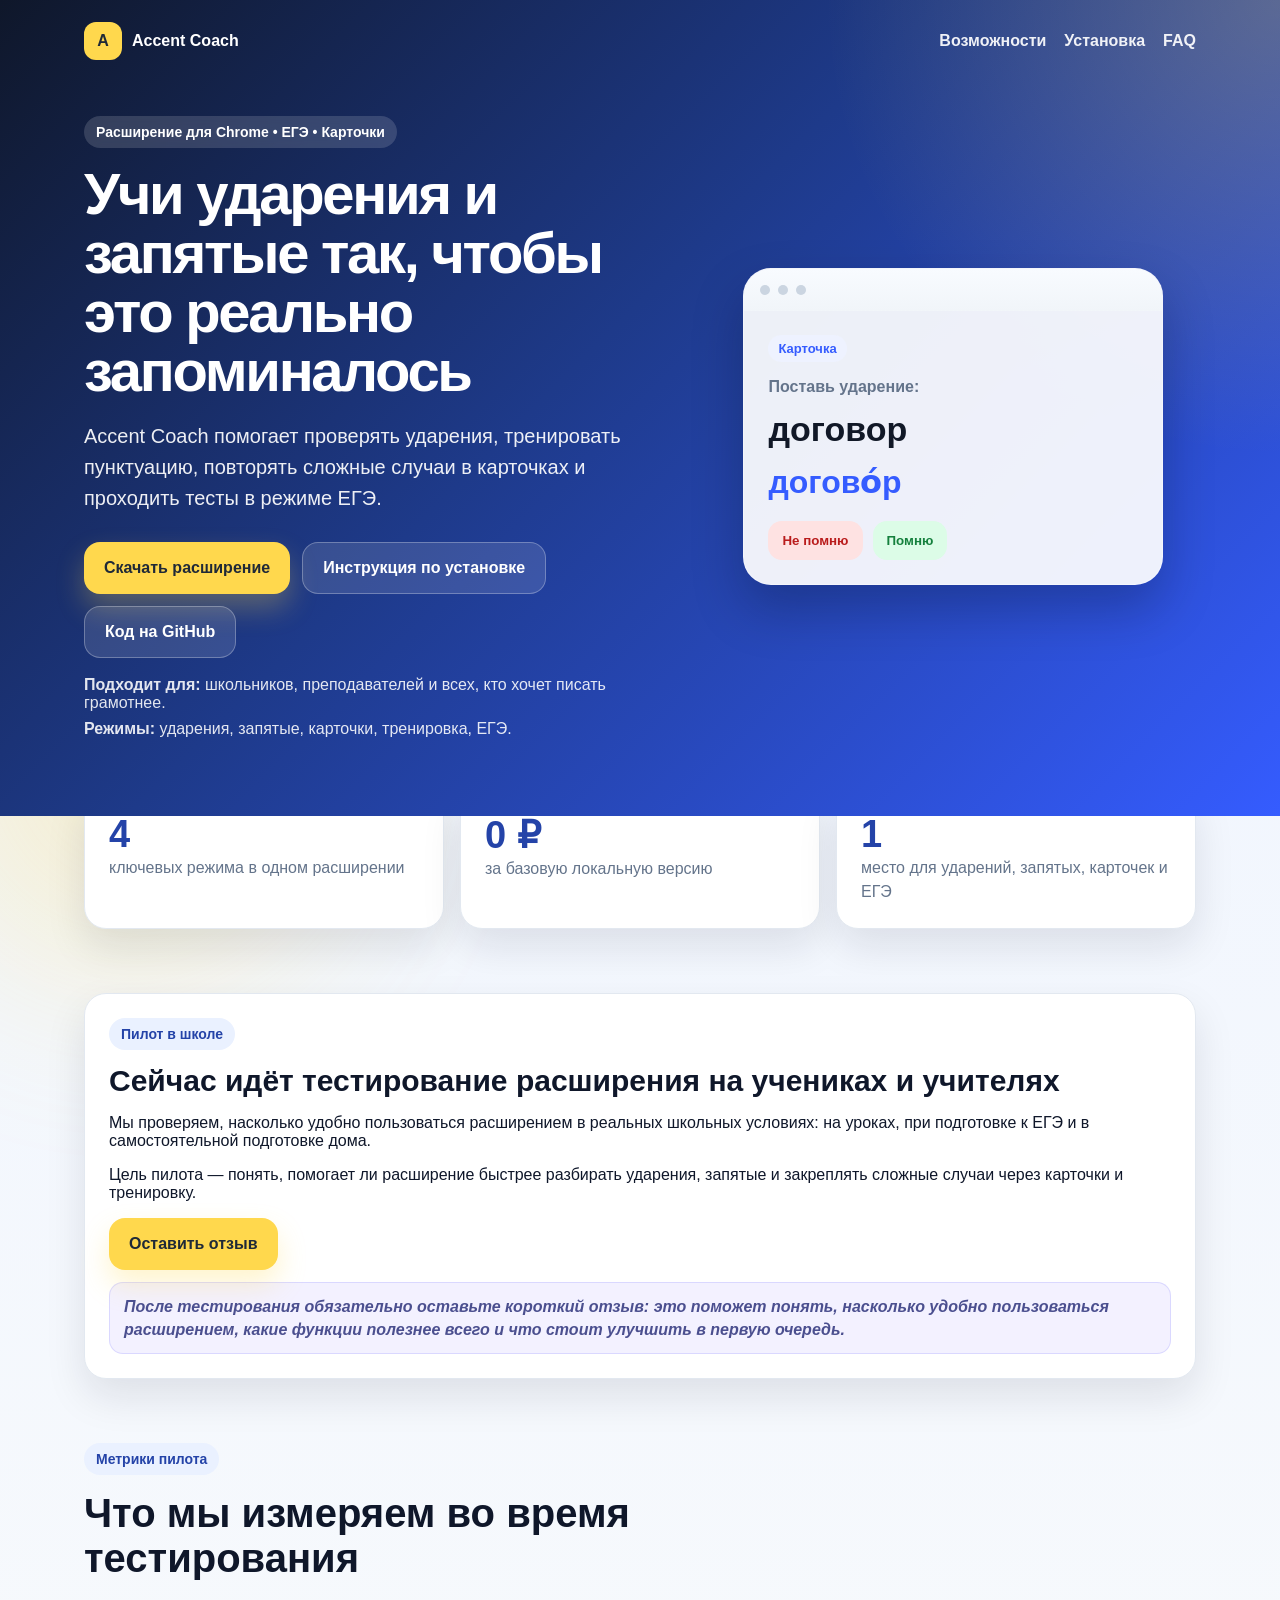
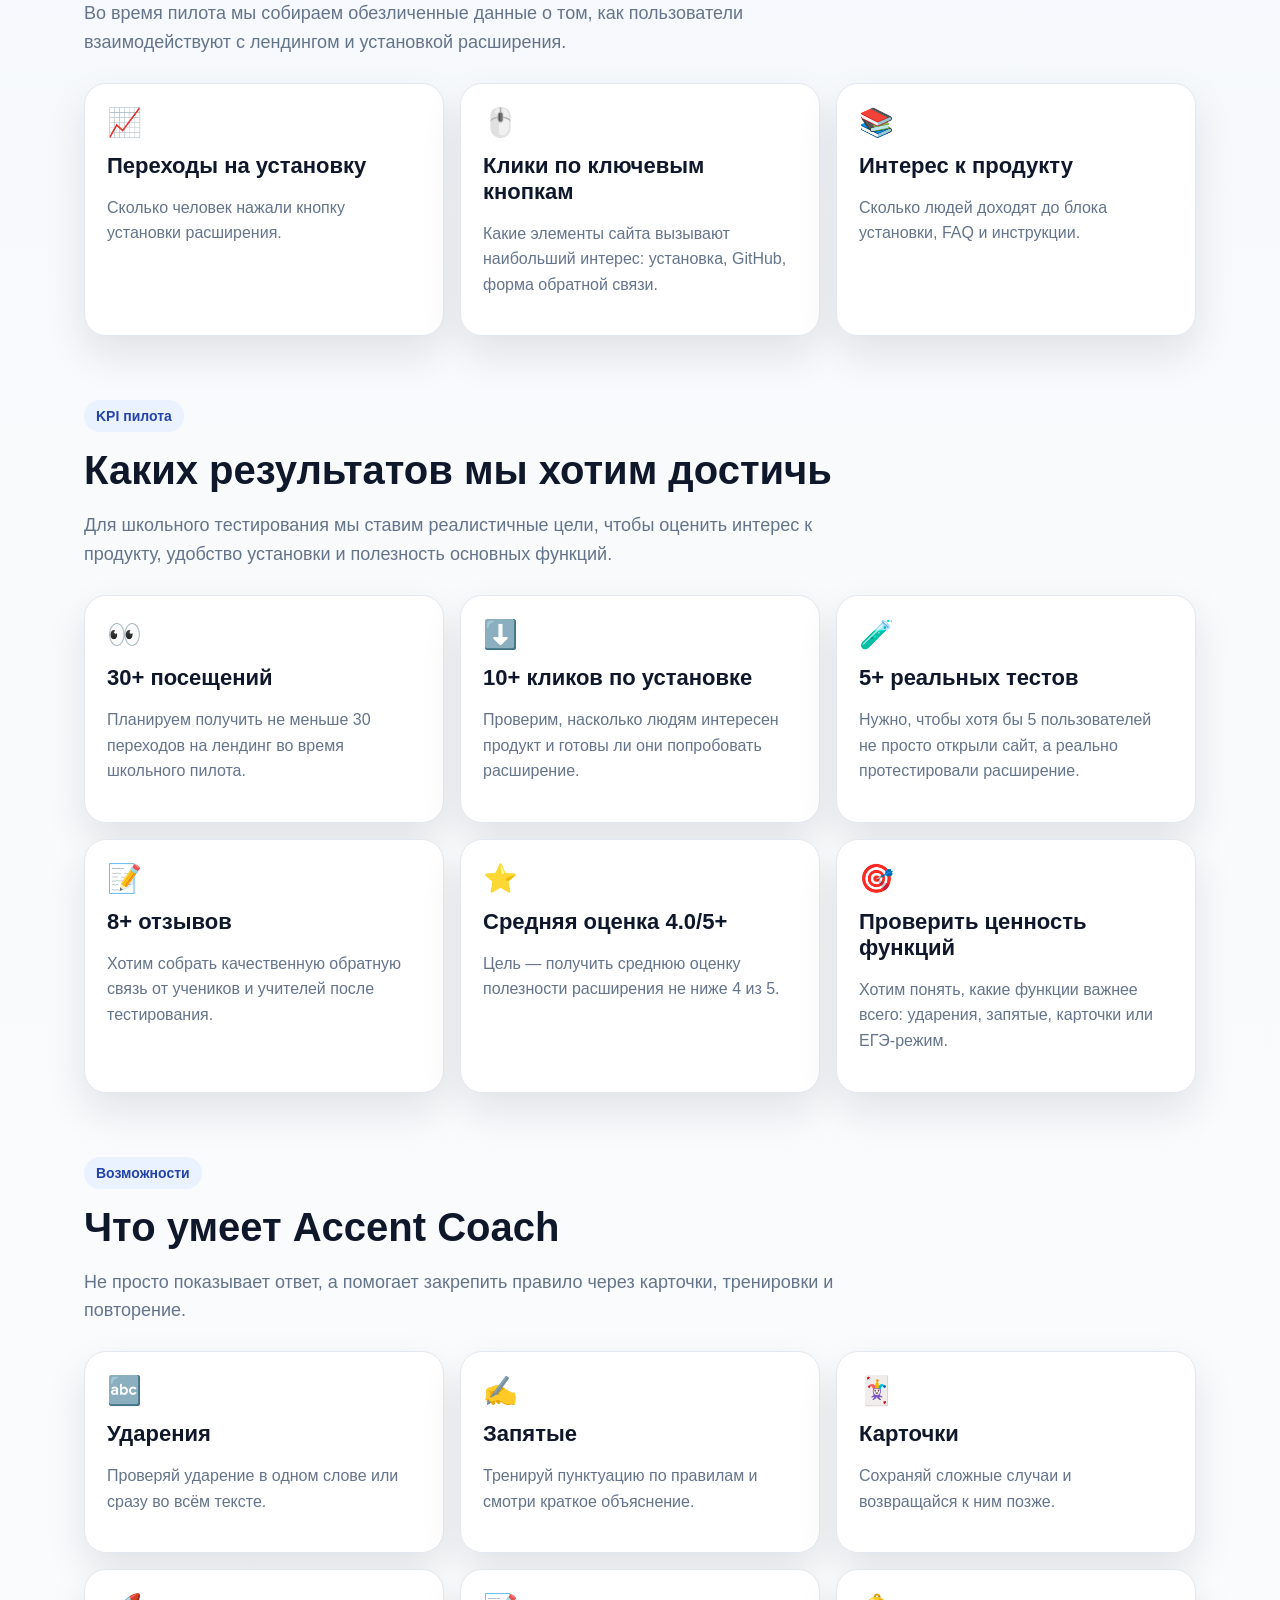
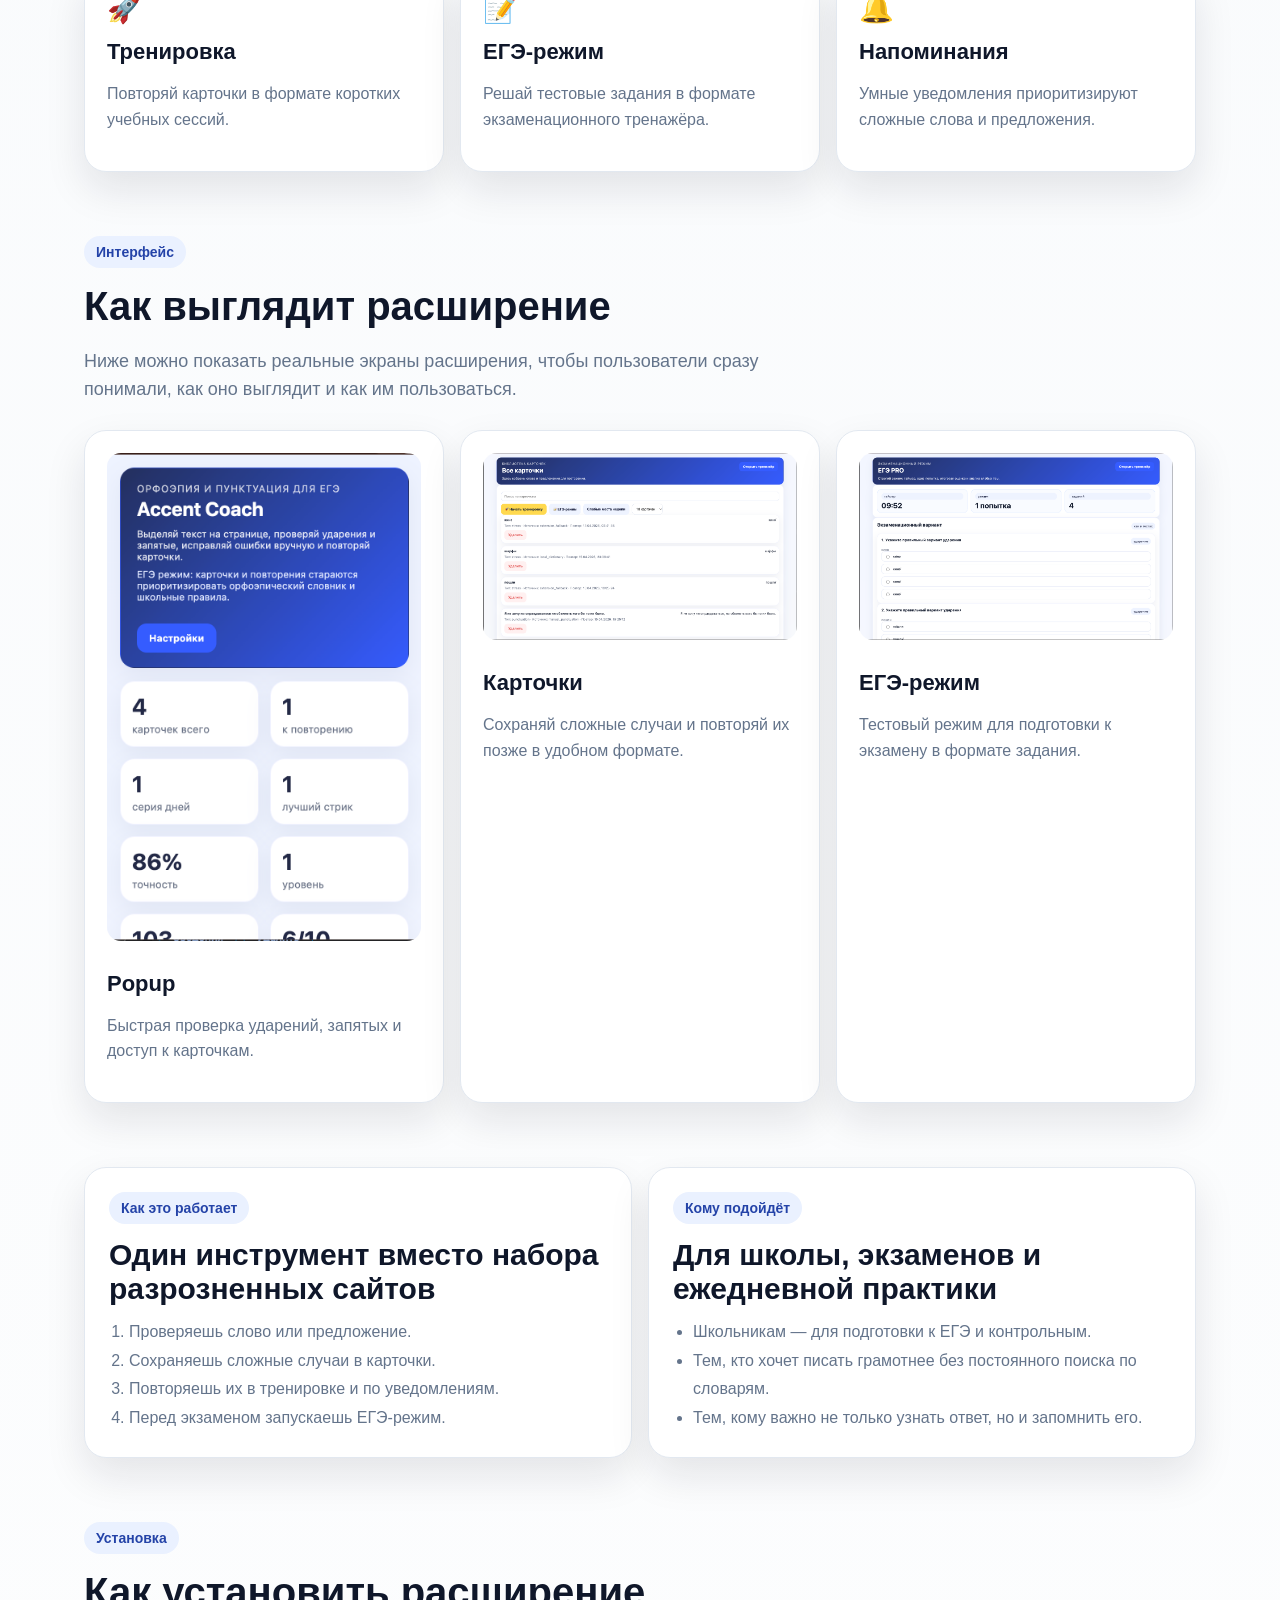
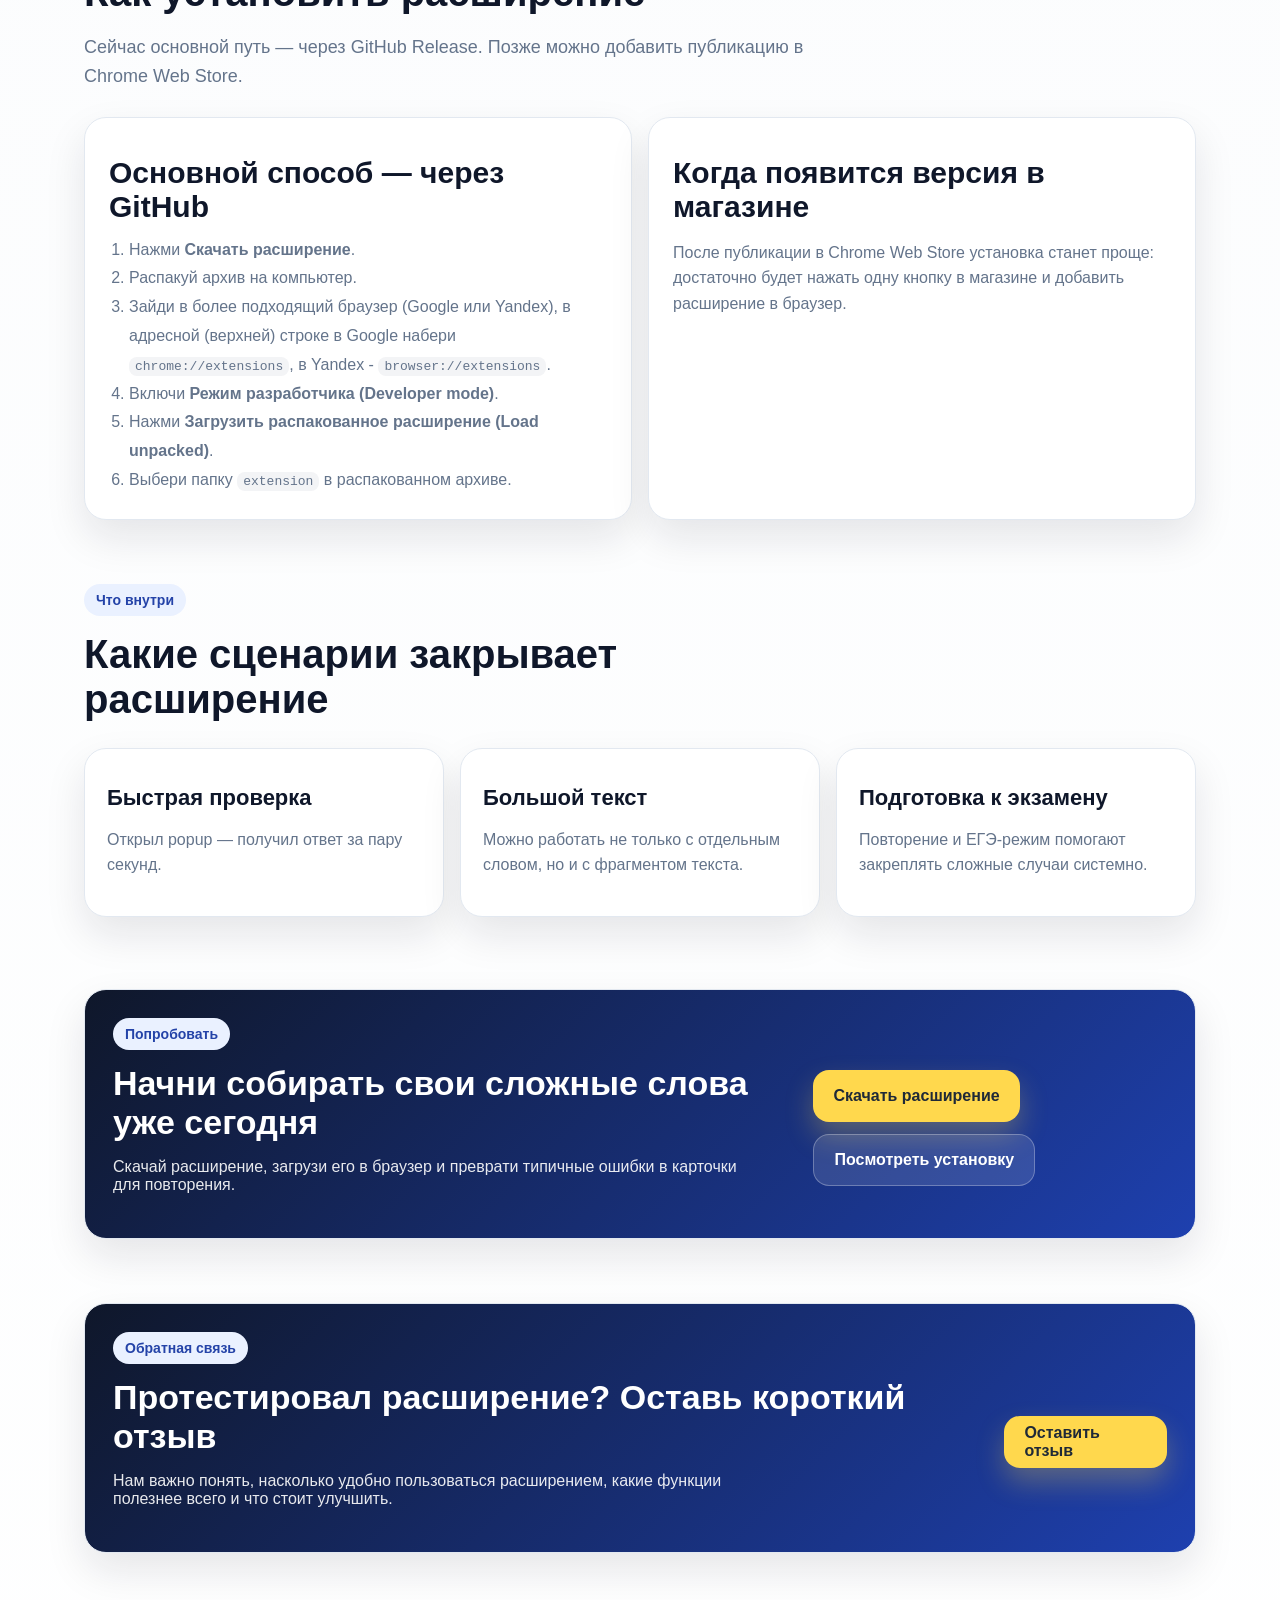
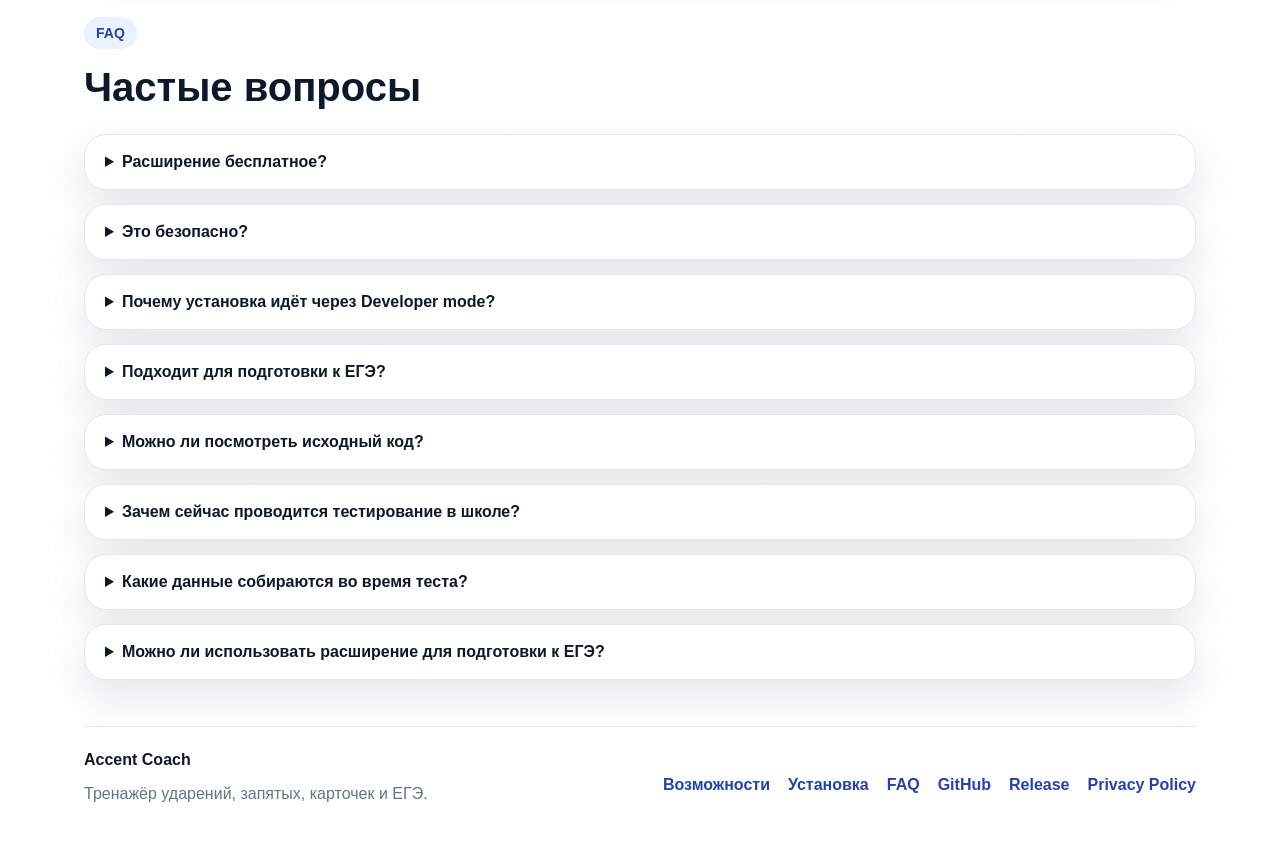
==== index.html @ 45aa642b "Update index.html" ====
<!doctype html>
<html lang="ru">
<head>
  <meta charset="UTF-8" />
  <meta name="viewport" content="width=device-width, initial-scale=1.0" />
  <title>Accent Coach — ударения, запятые и ЕГЭ-тренажёр</title>
  <meta name="description" content="Расширение для ударений, запятых, карточек и режима ЕГЭ. Подходит для школы, подготовки к экзаменам и ежедневной практики." />
  <meta name="robots" content="index,follow" />
  <link rel="canonical" href="https://emp1o.github.io/accent-coach-site/" />
  <meta property="og:title" content="Accent Coach — ударения, запятые и ЕГЭ-тренажёр" />
  <meta property="og:description" content="Проверяй ударения, тренируй пунктуацию, повторяй карточки и готовься к ЕГЭ в одном расширении." />
  <meta property="og:type" content="website" />
  <meta property="og:url" content="https://emp1o.github.io/accent-coach-site/" />
  <meta property="og:image" content="https://emp1o.github.io/accent-coach-site/og-image.svg" />
  <meta name="twitter:card" content="summary_large_image" />
  <meta name="twitter:title" content="Accent Coach — ударения, запятые и ЕГЭ-тренажёр" />
  <meta name="twitter:description" content="Проверяй ударения, тренируй пунктуацию и повторяй карточки." />
  <meta name="twitter:image" content="https://emp1o.github.io/accent-coach-site/og-image.svg" />
  <link rel="icon" href="favicon.svg" />
  <link rel="stylesheet" href="styles.css" />
  <script type="application/ld+json">
  {
    "@context": "https://schema.org",
    "@type": "SoftwareApplication",
    "name": "Accent Coach",
    "applicationCategory": "EducationalApplication",
    "operatingSystem": "Chrome",
    "url": "https://emp1o.github.io/accent-coach-site/",
    "offers": {
      "@type": "Offer",
      "price": "0",
      "priceCurrency": "RUB"
    },
    "description": "Расширение для ударений, запятых, карточек и режима ЕГЭ."
  }
  </script>
</head>
<body>
  <div class="bg-glow bg-glow-1"></div>
  <div class="bg-glow bg-glow-2"></div>

  <header class="hero">
    <nav class="nav container">
      <a class="brand" href="#">
        <span class="brand-logo">A</span>
        <span class="brand-text">Accent Coach</span>
      </a>
      <div class="nav-actions">
        <a href="#features" class="nav-link">Возможности</a>
        <a href="#install" class="nav-link">Установка</a>
        <a href="#faq" class="nav-link">FAQ</a>
      </div>
    </nav>

    <section class="container hero-grid">
      <div class="hero-copy">
        <div class="pill">Расширение для Chrome • ЕГЭ • Карточки</div>
        <h1>Учи ударения и запятые так, чтобы это реально запоминалось</h1>
        <p class="lead">
          Accent Coach помогает проверять ударения, тренировать пунктуацию, повторять сложные случаи в карточках и проходить тесты в режиме ЕГЭ.
        </p>
        <div class="hero-buttons">
          <a id="install-btn" class="btn btn-primary" href="https://github.com/Emp1o/accent-coach-extension/releases/download/v2.0/accent-coach-extension-master.zip" target="_blank" rel="noopener">Скачать расширение</a>
          <a class="btn btn-secondary" href="#install">Инструкция по установке</a>
          <a id="github-btn" class="btn btn-secondary" href="https://github.com/Emp1o/accent-coach-extension" target="_blank" rel="noopener">Код на GitHub</a>
        </div>
        <div class="hero-meta">
          <div class="meta-item"><strong>Подходит для:</strong> школьников, преподавателей и всех, кто хочет писать грамотнее.</div>
          <div class="meta-item"><strong>Режимы:</strong> ударения, запятые, карточки, тренировка, ЕГЭ.</div>
        </div>
      </div>

      <div class="hero-preview">
        <div class="mockup-card">
          <div class="mockup-header">
            <span></span><span></span><span></span>
          </div>
          <div class="mockup-body">
            <div class="mockup-badge">Карточка</div>
            <div class="mockup-question">Поставь ударение:</div>
            <div class="mockup-word">договор</div>
            <div class="mockup-answer">догово́р</div>
            <div class="mockup-actions">
              <button class="mock-btn mock-btn-danger" type="button">Не помню</button>
              <button class="mock-btn mock-btn-success" type="button">Помню</button>
            </div>
          </div>
        </div>
      </div>
    </section>
  </header>

  <main class="container">
    <section class="stats">
      <div class="stat-card">
        <div class="stat-value">4</div>
        <div class="stat-label">ключевых режима в одном расширении</div>
      </div>
      <div class="stat-card">
        <div class="stat-value">0 ₽</div>
        <div class="stat-label">за базовую локальную версию</div>
      </div>
      <div class="stat-card">
        <div class="stat-value">1</div>
        <div class="stat-label">место для ударений, запятых, карточек и ЕГЭ</div>
      </div>
    </section>

    <section class="section">
      <div class="content-card">
        <div class="pill dark">Пилот в школе</div>
        <h2>Сейчас идёт тестирование расширения на учениках и учителях</h2>
        <p>
          Мы проверяем, насколько удобно пользоваться расширением в реальных школьных условиях:
          на уроках, при подготовке к ЕГЭ и в самостоятельной подготовке дома.
        </p>
        <p>
          Цель пилота — понять, помогает ли расширение быстрее разбирать ударения, запятые
          и закреплять сложные случаи через карточки и тренировку.
        </p>
        <div class="hero-buttons" style="margin-top:16px;">
          <a
            id="feedback-btn-top"
            class="btn btn-primary"
            href="https://forms.gle/rbCUKHwBAbGJnM8K7"
            target="_blank"
            rel="noopener"
          >
            Оставить отзыв
          </a>
        </div>
        
        <div
          style="
            margin-top:12px;
            padding:12px 14px;
            border-radius:14px;
            background:#f3f1ff;
            border:1px solid rgba(108,99,255,.18);
            color:#4b4f8f;
            font-style: italic;
            font-weight: 600;
            line-height:1.45;
          "
        >
          После тестирования обязательно оставьте короткий отзыв: это поможет понять,
          насколько удобно пользоваться расширением, какие функции полезнее всего
          и что стоит улучшить в первую очередь.
        </div>
      </div>
    </section>
  
    <section class="section">
      <div class="section-head">
        <div class="pill dark">Метрики пилота</div>
        <h2>Что мы измеряем во время тестирования</h2>
        <p>
          Во время пилота мы собираем обезличенные данные о том, как пользователи взаимодействуют с лендингом и установкой расширения.
        </p>
      </div>
    
      <div class="feature-grid">
        <article class="feature-card">
          <div class="feature-icon">📈</div>
          <h3>Переходы на установку</h3>
          <p>Сколько человек нажали кнопку установки расширения.</p>
        </article>
    
        <article class="feature-card">
          <div class="feature-icon">🖱️</div>
          <h3>Клики по ключевым кнопкам</h3>
          <p>Какие элементы сайта вызывают наибольший интерес: установка, GitHub, форма обратной связи.</p>
        </article>
    
        <article class="feature-card">
          <div class="feature-icon">📚</div>
          <h3>Интерес к продукту</h3>
          <p>Сколько людей доходят до блока установки, FAQ и инструкции.</p>
        </article>
      </div>
    </section>

    <section class="section">
      <div class="section-head">
        <div class="pill dark">KPI пилота</div>
        <h2>Каких результатов мы хотим достичь</h2>
        <p>
          Для школьного тестирования мы ставим реалистичные цели, чтобы оценить интерес к продукту,
          удобство установки и полезность основных функций.
        </p>
      </div>
    
      <div class="feature-grid">
        <article class="feature-card">
          <div class="feature-icon">👀</div>
          <h3>30+ посещений</h3>
          <p>Планируем получить не меньше 30 переходов на лендинг во время школьного пилота.</p>
        </article>
    
        <article class="feature-card">
          <div class="feature-icon">⬇️</div>
          <h3>10+ кликов по установке</h3>
          <p>Проверим, насколько людям интересен продукт и готовы ли они попробовать расширение.</p>
        </article>
    
        <article class="feature-card">
          <div class="feature-icon">🧪</div>
          <h3>5+ реальных тестов</h3>
          <p>Нужно, чтобы хотя бы 5 пользователей не просто открыли сайт, а реально протестировали расширение.</p>
        </article>
    
        <article class="feature-card">
          <div class="feature-icon">📝</div>
          <h3>8+ отзывов</h3>
          <p>Хотим собрать качественную обратную связь от учеников и учителей после тестирования.</p>
        </article>
    
        <article class="feature-card">
          <div class="feature-icon">⭐</div>
          <h3>Средняя оценка 4.0/5+</h3>
          <p>Цель — получить среднюю оценку полезности расширения не ниже 4 из 5.</p>
        </article>
    
        <article class="feature-card">
          <div class="feature-icon">🎯</div>
          <h3>Проверить ценность функций</h3>
          <p>Хотим понять, какие функции важнее всего: ударения, запятые, карточки или ЕГЭ-режим.</p>
        </article>
      </div>
    </section>

    <section id="features" class="section">
      <div class="section-head">
        <div class="pill dark">Возможности</div>
        <h2>Что умеет Accent Coach</h2>
        <p>Не просто показывает ответ, а помогает закрепить правило через карточки, тренировки и повторение.</p>
      </div>
      <div class="feature-grid">
        <article class="feature-card"><div class="feature-icon">🔤</div><h3>Ударения</h3><p>Проверяй ударение в одном слове или сразу во всём тексте.</p></article>
        <article class="feature-card"><div class="feature-icon">✍️</div><h3>Запятые</h3><p>Тренируй пунктуацию по правилам и смотри краткое объяснение.</p></article>
        <article class="feature-card"><div class="feature-icon">🃏</div><h3>Карточки</h3><p>Сохраняй сложные случаи и возвращайся к ним позже.</p></article>
        <article class="feature-card"><div class="feature-icon">🚀</div><h3>Тренировка</h3><p>Повторяй карточки в формате коротких учебных сессий.</p></article>
        <article class="feature-card"><div class="feature-icon">📝</div><h3>ЕГЭ-режим</h3><p>Решай тестовые задания в формате экзаменационного тренажёра.</p></article>
        <article class="feature-card"><div class="feature-icon">🔔</div><h3>Напоминания</h3><p>Умные уведомления приоритизируют сложные слова и предложения.</p></article>
      </div>
    </section>

    <section class="section">
      <div class="section-head">
        <div class="pill dark">Интерфейс</div>
        <h2>Как выглядит расширение</h2>
        <p>
          Ниже можно показать реальные экраны расширения, чтобы пользователи сразу понимали,
          как оно выглядит и как им пользоваться.
        </p>
      </div>
    
      <div class="feature-grid">
        <article class="feature-card">
          <img
            src="images/popup.png"
            alt="Popup расширения Accent Coach"
            style="width:100%; border-radius:14px; margin-bottom:12px;"
          />
          <h3>Popup</h3>
          <p>Быстрая проверка ударений, запятых и доступ к карточкам.</p>
        </article>
    
        <article class="feature-card">
          <img
            src="images/cards.png"
            alt="Карточки Accent Coach"
            style="width:100%; border-radius:14px; margin-bottom:12px;"
          />
          <h3>Карточки</h3>
          <p>Сохраняй сложные случаи и повторяй их позже в удобном формате.</p>
        </article>
    
        <article class="feature-card">
          <img
            src="images/ege.png"
            alt="ЕГЭ режим Accent Coach"
            style="width:100%; border-radius:14px; margin-bottom:12px;"
          />
          <h3>ЕГЭ-режим</h3>
          <p>Тестовый режим для подготовки к экзамену в формате задания.</p>
        </article>
      </div>
    </section>

    <section class="section two-col">
      <div class="content-card">
        <div class="pill dark">Как это работает</div>
        <h2>Один инструмент вместо набора разрозненных сайтов</h2>
        <ol class="steps">
          <li>Проверяешь слово или предложение.</li>
          <li>Сохраняешь сложные случаи в карточки.</li>
          <li>Повторяешь их в тренировке и по уведомлениям.</li>
          <li>Перед экзаменом запускаешь ЕГЭ-режим.</li>
        </ol>
      </div>
      <div class="content-card">
        <div class="pill dark">Кому подойдёт</div>
        <h2>Для школы, экзаменов и ежедневной практики</h2>
        <ul class="benefits">
          <li>Школьникам — для подготовки к ЕГЭ и контрольным.</li>
          <li>Тем, кто хочет писать грамотнее без постоянного поиска по словарям.</li>
          <li>Тем, кому важно не только узнать ответ, но и запомнить его.</li>
        </ul>
      </div>
    </section>

    <section id="install" class="section install-section">
      <div class="section-head">
        <div class="pill dark">Установка</div>
        <h2>Как установить расширение</h2>
        <p>Сейчас основной путь — через GitHub Release. Позже можно добавить публикацию в Chrome Web Store.</p>
      </div>
      <div class="install-grid">
        <article class="install-card accent">
          <h3>Основной способ — через GitHub</h3>
          <ol>
            <li>Нажми <strong>Скачать расширение</strong>.</li>
            <li>Распакуй архив на компьютер.</li>
            <li>Зайди в более подходящий браузер (Google или Yandex), в адресной (верхней) строке в Google набери <code>chrome://extensions</code>, в Yandex - <code>browser://extensions</code>.</li>
            <li>Включи <strong>Режим разработчика (Developer mode)</strong>.</li>
            <li>Нажми <strong>Загрузить распакованное расширение (Load unpacked)</strong>.</li>
            <li>Выбери папку <code>extension</code> в распакованном архиве.</li>
          </ol>
        </article>
        <article class="install-card">
          <h3>Когда появится версия в магазине</h3>
          <p>После публикации в Chrome Web Store установка станет проще: достаточно будет нажать одну кнопку в магазине и добавить расширение в браузер.</p>
        </article>
      </div>
    </section>

    <section class="section">
      <div class="section-head">
        <div class="pill dark">Что внутри</div>
        <h2>Какие сценарии закрывает расширение</h2>
      </div>
      <div class="feature-grid">
        <article class="feature-card"><h3>Быстрая проверка</h3><p>Открыл popup — получил ответ за пару секунд.</p></article>
        <article class="feature-card"><h3>Большой текст</h3><p>Можно работать не только с отдельным словом, но и с фрагментом текста.</p></article>
        <article class="feature-card"><h3>Подготовка к экзамену</h3><p>Повторение и ЕГЭ-режим помогают закреплять сложные случаи системно.</p></article>
      </div>
    </section>

    <section class="section cta-section">
      <div class="cta-card">
        <div>
          <div class="pill dark">Попробовать</div>
          <h2>Начни собирать свои сложные слова уже сегодня</h2>
          <p>Скачай расширение, загрузи его в браузер и преврати типичные ошибки в карточки для повторения.</p>
        </div>
        <div class="hero-buttons">
          <a id="install-btn-bottom" class="btn btn-primary" href="https://github.com/Emp1o/accent-coach-extension/releases/download/v2.0/accent-coach-extension-master.zip" target="_blank" rel="noopener">Скачать расширение</a>
          <a href="#install" class="btn btn-secondary">Посмотреть установку</a>
        </div>
      </div>
    </section>

    <section class="section">
      <div class="cta-card">
        <div>
          <div class="pill dark">Обратная связь</div>
          <h2>Протестировал расширение? Оставь короткий отзыв</h2>
          <p>
            Нам важно понять, насколько удобно пользоваться расширением,
            какие функции полезнее всего и что стоит улучшить.
          </p>
        </div>
        <div class="hero-buttons">
          <a
            id="feedback-btn"
            class="btn btn-primary"
            href="https://forms.gle/rbCUKHwBAbGJnM8K7"
            target="_blank"
            rel="noopener"
          >
            Оставить отзыв
          </a>
        </div>
      </div>
    </section>
    
    <section id="faq" class="section">
      <div class="section-head">
        <div class="pill dark">FAQ</div>
        <h2>Частые вопросы</h2>
      </div>
      <div class="faq-list">
        <details class="faq-item"><summary>Расширение бесплатное?</summary><p>Да, базовая локальная версия может работать без внешнего API.</p></details>
        <details class="faq-item"><summary>Это безопасно?</summary><p>Да. Код проекта открыт на GitHub, а карточки и настройки в локальной версии хранятся в браузере пользователя.</p></details>
        <details class="faq-item"><summary>Почему установка идёт через Developer mode?</summary><p>Потому что текущая публичная версия распространяется через GitHub Release. После публикации в Chrome Web Store путь установки станет проще.</p></details>
        <details class="faq-item"><summary>Подходит для подготовки к ЕГЭ?</summary><p>Да. Особенно полезны карточки, тренировки, уведомления и отдельный ЕГЭ-режим.</p></details>
        <details class="faq-item"><summary>Можно ли посмотреть исходный код?</summary><p>Да, для этого на сайте есть отдельная кнопка GitHub.</p></details>
        <details class="faq-item"><summary>Зачем сейчас проводится тестирование в школе?</summary><p>Мы хотим проверить, насколько удобно расширение для учеников и учителей и какие функции наиболее полезны в реальной практике.</p></details>
        <details class="faq-item"><summary>Какие данные собираются во время теста?</summary><p>На лендинге собирается только обезличенная статистика посещений и кликов по кнопкам через Яндекс Метрику.</p></details>
        <details class="faq-item"><summary>Можно ли использовать расширение для подготовки к ЕГЭ?</summary><p>Да. В расширении есть карточки, режим тренировки и отдельный ЕГЭ-режим в формате теста.</p></details>
      </div>
    </section>
  </main>

  <footer class="footer container">
    <div class="footer-top">
      <div>
        <strong>Accent Coach</strong>
        <p>Тренажёр ударений, запятых, карточек и ЕГЭ.</p>
      </div>
      <div class="footer-links">
        <a href="#features">Возможности</a>
        <a href="#install">Установка</a>
        <a href="#faq">FAQ</a>
        <a href="https://github.com/Emp1o/accent-coach-extension" target="_blank" rel="noopener">GitHub</a>
        <a href="https://github.com/Emp1o/accent-coach-extension/releases/latest" target="_blank" rel="noopener">Release</a>
        <a href="privacy.html">Privacy Policy</a>
      </div>
    </div>
  </footer>

  <script src="metrica.js"></script>
    <!-- Yandex.Metrika counter -->
    <script type="text/javascript">
        (function(m,e,t,r,i,k,a){
            m[i]=m[i]||function(){(m[i].a=m[i].a||[]).push(arguments)};
            m[i].l=1*new Date();
            for (var j = 0; j < document.scripts.length; j++) {if (document.scripts[j].src === r) { return; }}
            k=e.createElement(t),a=e.getElementsByTagName(t)[0],k.async=1,k.src=r,a.parentNode.insertBefore(k,a)
        })(window, document,'script','https://mc.yandex.ru/metrika/tag.js?id=108492491', 'ym');

        ym(108492491, 'init', {ssr:true, webvisor:true, clickmap:true, ecommerce:"dataLayer", referrer: document.referrer, url: location.href, accurateTrackBounce:true, trackLinks:true});
    </script>
    <noscript><div><img src="https://mc.yandex.ru/watch/108492491" style="position:absolute; left:-9999px;" alt="" /></div></noscript>
<!-- /Yandex.Metrika counter -->
  <script src="metrica.js"></script>
</body>
</html>
---- styles.css ----
:root {
  --bg: #0f172a;
  --card: #ffffff;
  --text: #0f172a;
  --muted: #64748b;
  --primary: #ffd84d;
  --secondary: #355cff;
  --success: #58cc02;
  --border: #e2e8f0;
  --shadow: 0 18px 40px rgba(15, 23, 42, .10);
}
* { box-sizing: border-box; }
html { scroll-behavior: smooth; }
body {
  margin: 0;
  font-family: Arial, sans-serif;
  color: var(--text);
  background: linear-gradient(180deg, #eef4ff 0%, #f8fafc 28%, #ffffff 100%);
  overflow-x: hidden;
}
.container { max-width: 1160px; margin: 0 auto; padding: 0 24px; }
.bg-glow { position: fixed; width: 420px; height: 420px; border-radius: 999px; filter: blur(100px); opacity: .24; z-index: -1; }
.bg-glow-1 { top: -60px; right: -60px; background: #355cff; }
.bg-glow-2 { bottom: -80px; left: -80px; background: #ffd84d; }
.hero { position: relative; background: radial-gradient(circle at top right, rgba(255,216,77,.25), transparent 30%), linear-gradient(135deg, #0f172a 0%, #1e3a8a 45%, #355cff 100%); color: white; padding-bottom: 52px; }
.nav { display: flex; align-items: center; justify-content: space-between; padding-top: 22px; padding-bottom: 22px; }
.brand { display: flex; align-items: center; gap: 10px; color: white; text-decoration: none; }
.brand-logo { width: 38px; height: 38px; display: inline-flex; align-items: center; justify-content: center; border-radius: 12px; background: #ffd84d; color: #1f2937; font-weight: 800; }
.brand-text { font-weight: 700; }
.nav-actions { display: flex; gap: 18px; align-items: center; }
.nav-link { color: rgba(255,255,255,.92); text-decoration: none; font-weight: 600; }
.hero-grid { display: grid; grid-template-columns: 1.1fr .9fr; gap: 34px; align-items: center; padding-top: 34px; padding-bottom: 26px; }
.pill { display: inline-block; padding: 8px 12px; border-radius: 999px; background: rgba(255,255,255,.15); color: white; font-size: 14px; font-weight: 700; backdrop-filter: blur(8px); }
.pill.dark { background: #eaf1ff; color: #2443a8; }
.hero-copy h1 { font-size: 58px; line-height: 1.02; margin: 16px 0 18px; letter-spacing: -0.04em; }
.lead { font-size: 20px; line-height: 1.55; color: rgba(255,255,255,.92); max-width: 760px; }
.hero-buttons { display: flex; flex-wrap: wrap; gap: 12px; margin-top: 28px; }
.btn { display: inline-flex; align-items: center; justify-content: center; min-height: 52px; padding: 0 20px; border-radius: 16px; text-decoration: none; font-weight: 800; transition: transform .18s ease, box-shadow .18s ease, opacity .18s ease; }
.btn:hover { transform: translateY(-1px); }
.btn-primary { background: var(--primary); color: #1f2937; box-shadow: 0 14px 28px rgba(255,216,77,.28); }
.btn-secondary { background: rgba(255,255,255,.12); color: white; border: 1px solid rgba(255,255,255,.28); }
.hero-meta { margin-top: 18px; display: grid; gap: 8px; }
.meta-item { color: rgba(255,255,255,.88); }
.hero-preview { display: flex; justify-content: center; }
.mockup-card { width: min(420px, 100%); background: rgba(255,255,255,.92); border: 1px solid rgba(255,255,255,.35); border-radius: 28px; box-shadow: 0 24px 50px rgba(4, 12, 31, .26); overflow: hidden; color: #111827; }
.mockup-header { display: flex; gap: 8px; padding: 16px; background: linear-gradient(180deg, #f8fbff, #f1f5f9); }
.mockup-header span { width: 10px; height: 10px; border-radius: 999px; background: #cbd5e1; }
.mockup-body { padding: 24px; }
.mockup-badge { display: inline-block; padding: 6px 10px; border-radius: 999px; background: #eef2ff; color: #355cff; font-size: 13px; font-weight: 700; }
.mockup-question { margin-top: 16px; color: #64748b; font-weight: 700; }
.mockup-word { margin-top: 14px; font-size: 34px; font-weight: 900; }
.mockup-answer { margin-top: 14px; font-size: 32px; color: #355cff; font-weight: 900; }
.mockup-actions { display: flex; gap: 10px; margin-top: 20px; }
.mock-btn { border: none; border-radius: 14px; padding: 12px 14px; font-weight: 800; }
.mock-btn-danger { background: #fee2e2; color: #b91c1c; }
.mock-btn-success { background: #dcfce7; color: #15803d; }
.stats { display: grid; gap: 16px; grid-template-columns: repeat(3, minmax(0, 1fr)); margin-top: -28px; }
.stat-card,.feature-card,.content-card,.install-card,.cta-card,.faq-item { background: white; border-radius: 22px; border: 1px solid var(--border); box-shadow: var(--shadow); }
.stat-card { padding: 24px; }
.stat-value { font-size: 38px; font-weight: 900; color: #2443a8; }
.stat-label { color: var(--muted); line-height: 1.5; }
.section { margin-top: 64px; }
.section-head { max-width: 760px; }
.section-head h2 { margin: 16px 0 12px; font-size: 40px; }
.section-head p { color: var(--muted); font-size: 18px; line-height: 1.6; }
.feature-grid, .install-grid { display: grid; gap: 16px; grid-template-columns: repeat(3, minmax(0, 1fr)); margin-top: 26px; }
.install-grid { grid-template-columns: repeat(2, minmax(0, 1fr)); }
.feature-card { padding: 22px; }
.feature-icon { font-size: 28px; }
.feature-card h3 { margin: 14px 0 10px; font-size: 22px; }
.feature-card p,.install-card p { color: var(--muted); line-height: 1.6; }
.two-col { display: grid; gap: 16px; grid-template-columns: repeat(2, minmax(0, 1fr)); }
.content-card,.install-card { padding: 24px; }
.content-card h2,.install-card h3 { margin: 14px 0 12px; font-size: 30px; }
.steps,.benefits,.install-card ol { margin: 0; padding-left: 20px; color: var(--muted); line-height: 1.8; }
.cta-section { margin-top: 72px; }
.cta-card { display:flex; align-items:center; justify-content:space-between; gap:18px; padding:28px; background: linear-gradient(135deg, #0f172a 0%, #1e40af 100%); color:white; }
.cta-card h2 { margin:14px 0 10px; font-size:34px; }
.cta-card p { color: rgba(255,255,255,.9); max-width:650px; }
.faq-list { margin-top: 24px; display: grid; gap: 14px; }
.faq-item { padding: 18px 20px; }
.faq-item summary { cursor: pointer; font-weight: 800; }
.faq-item p { color: var(--muted); line-height: 1.6; margin-top: 12px; }
.footer { padding-top: 46px; padding-bottom: 46px; }
.footer-top { display:flex; justify-content:space-between; gap:20px; border-top:1px solid var(--border); padding-top:24px; }
.footer-top p { color: var(--muted); }
.footer-links { display:flex; gap:18px; align-items:center; flex-wrap:wrap; }
.footer-links a { color:#2443a8; text-decoration:none; font-weight:700; }
code { background:#f3f4f6; border-radius:8px; padding:2px 6px; }
@media (max-width: 980px) { .hero-grid,.two-col,.install-grid,.feature-grid,.stats { grid-template-columns: 1fr; } .hero-copy h1{font-size:44px;} .cta-card,.footer-top,.nav{flex-direction:column;align-items:flex-start;} .nav-actions{flex-wrap:wrap;} }
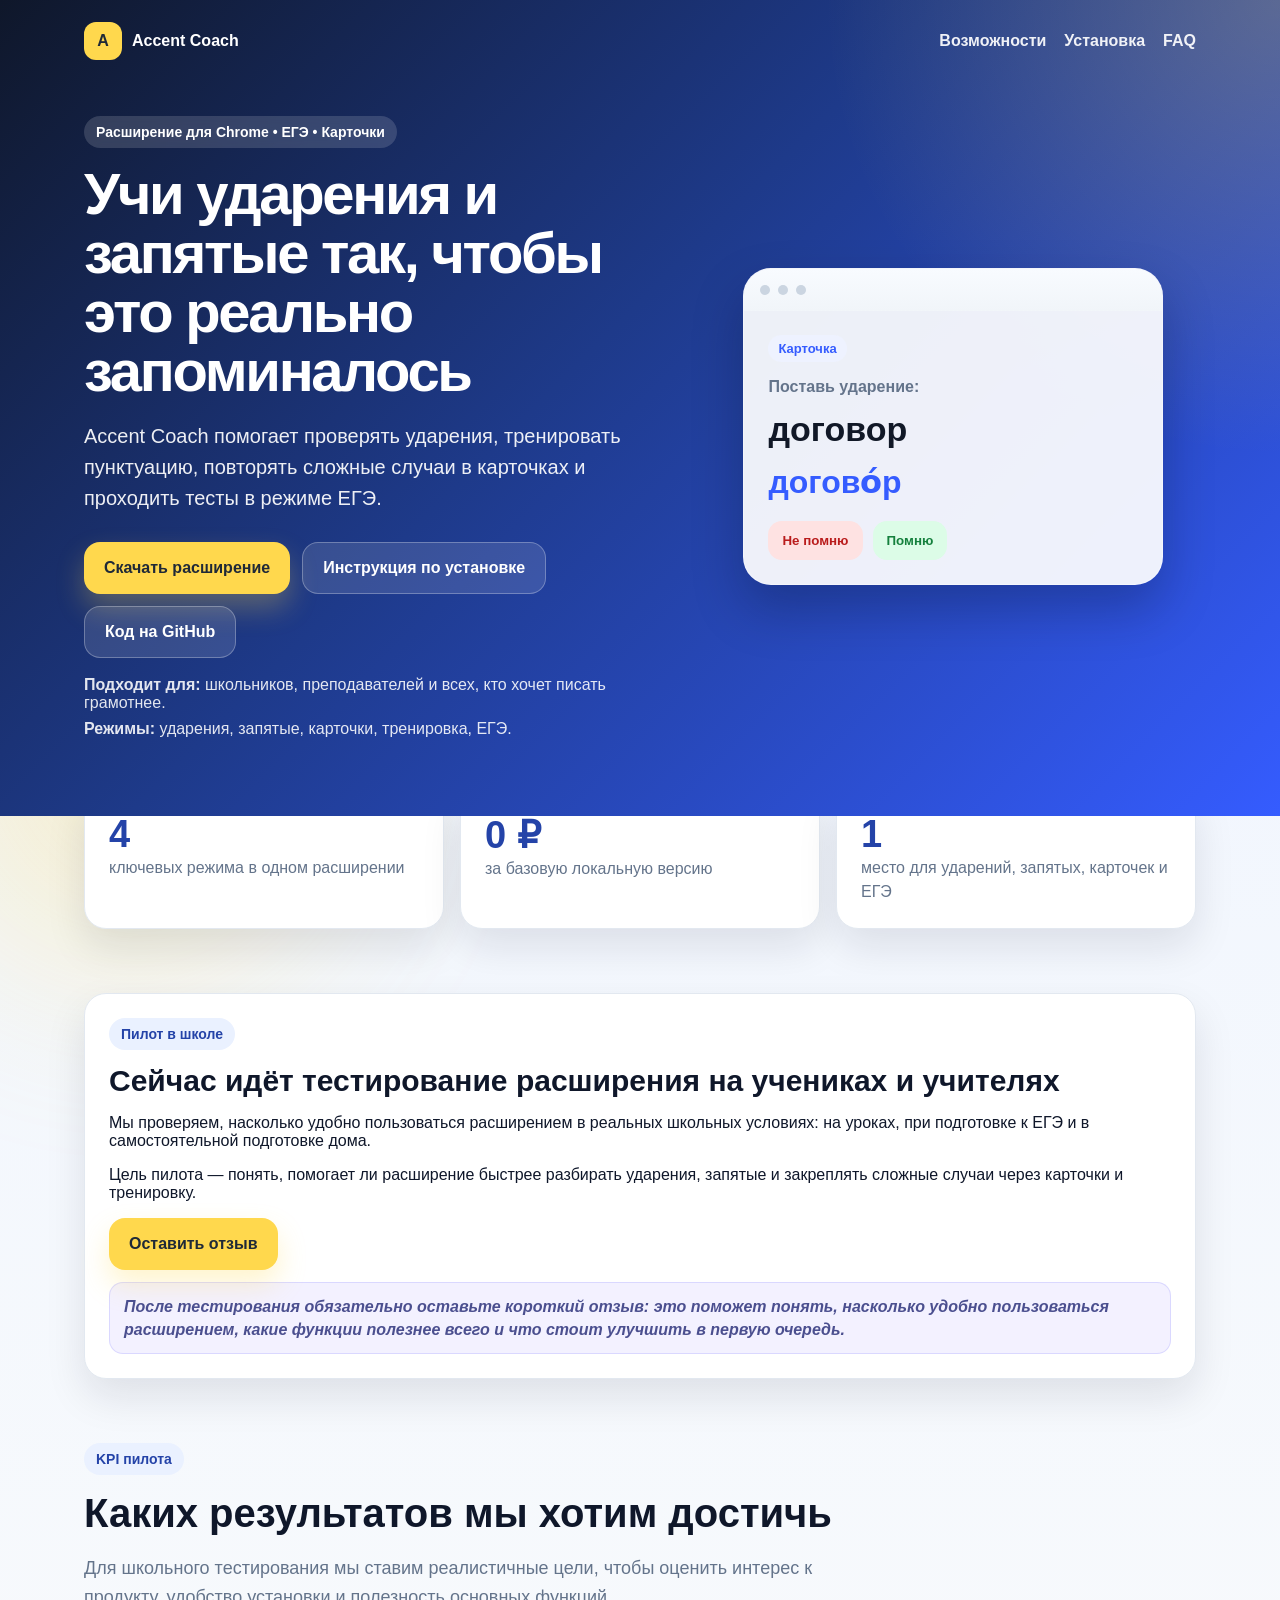
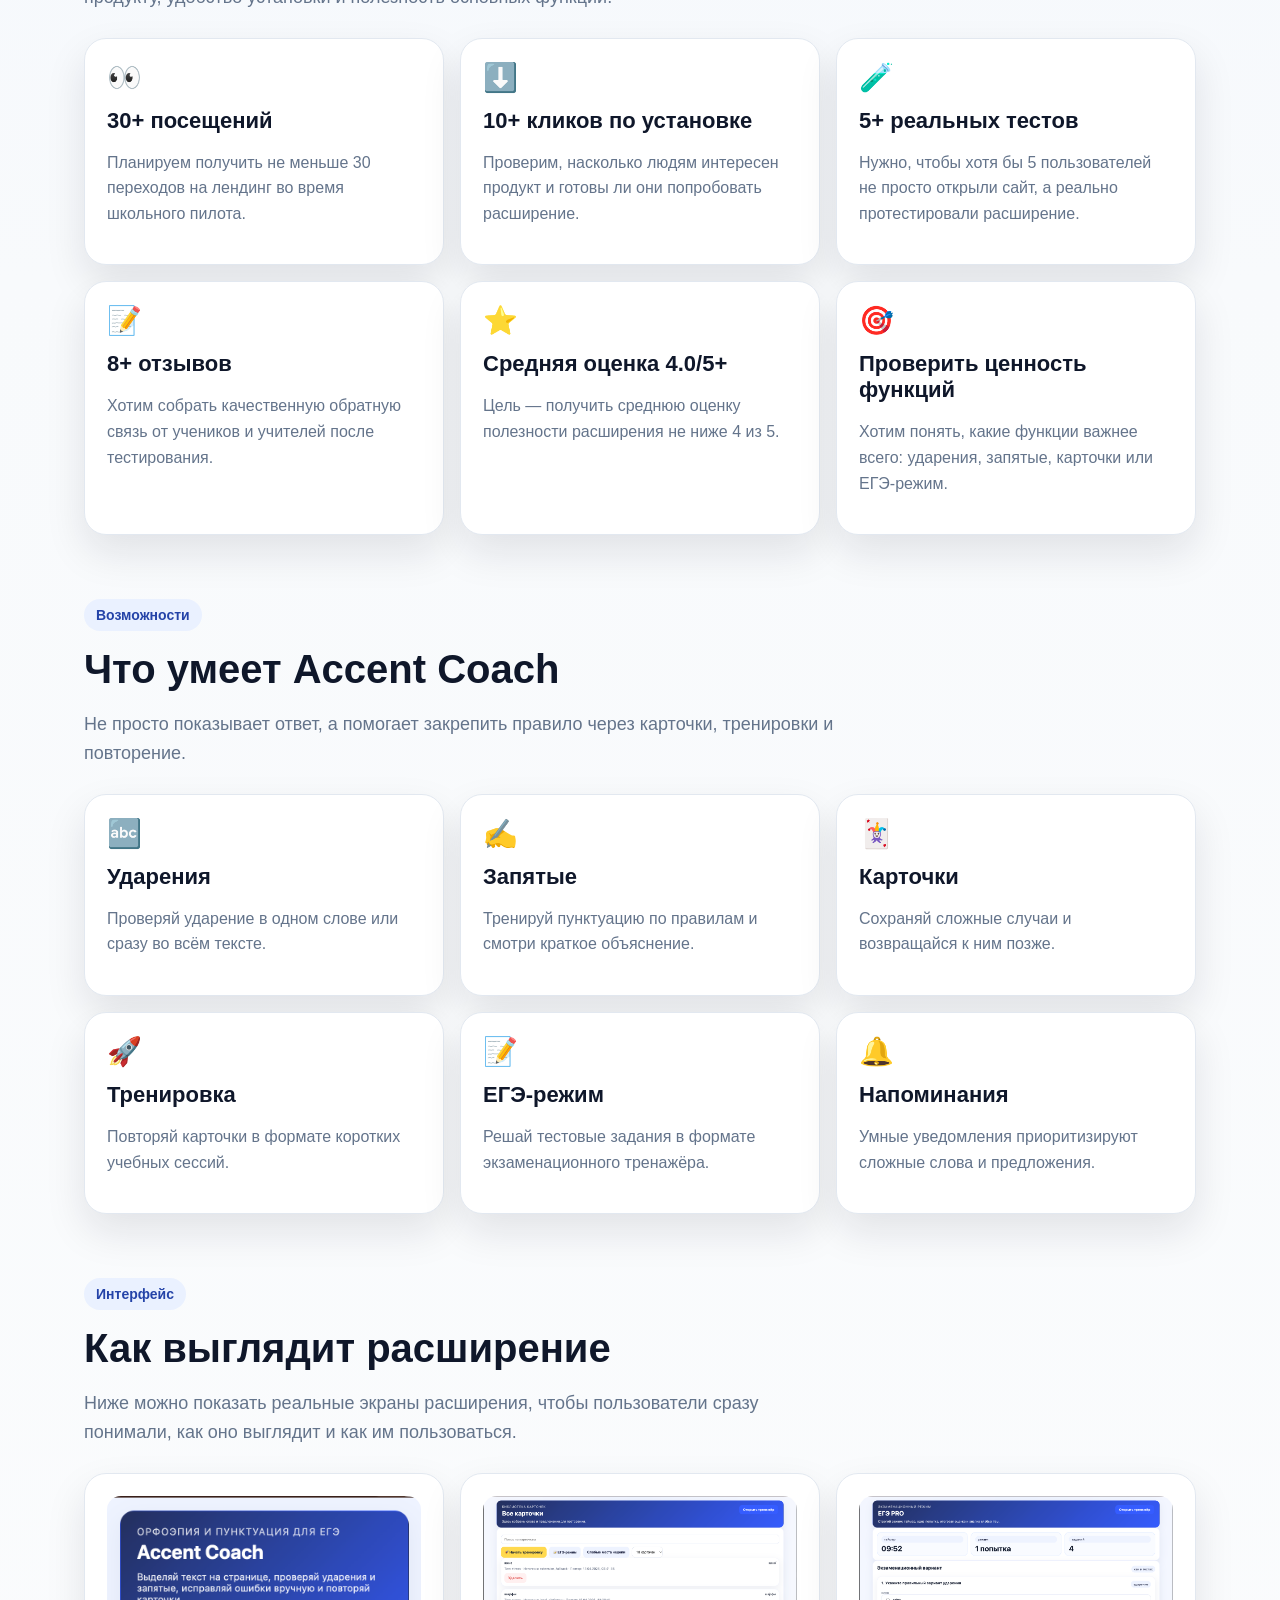
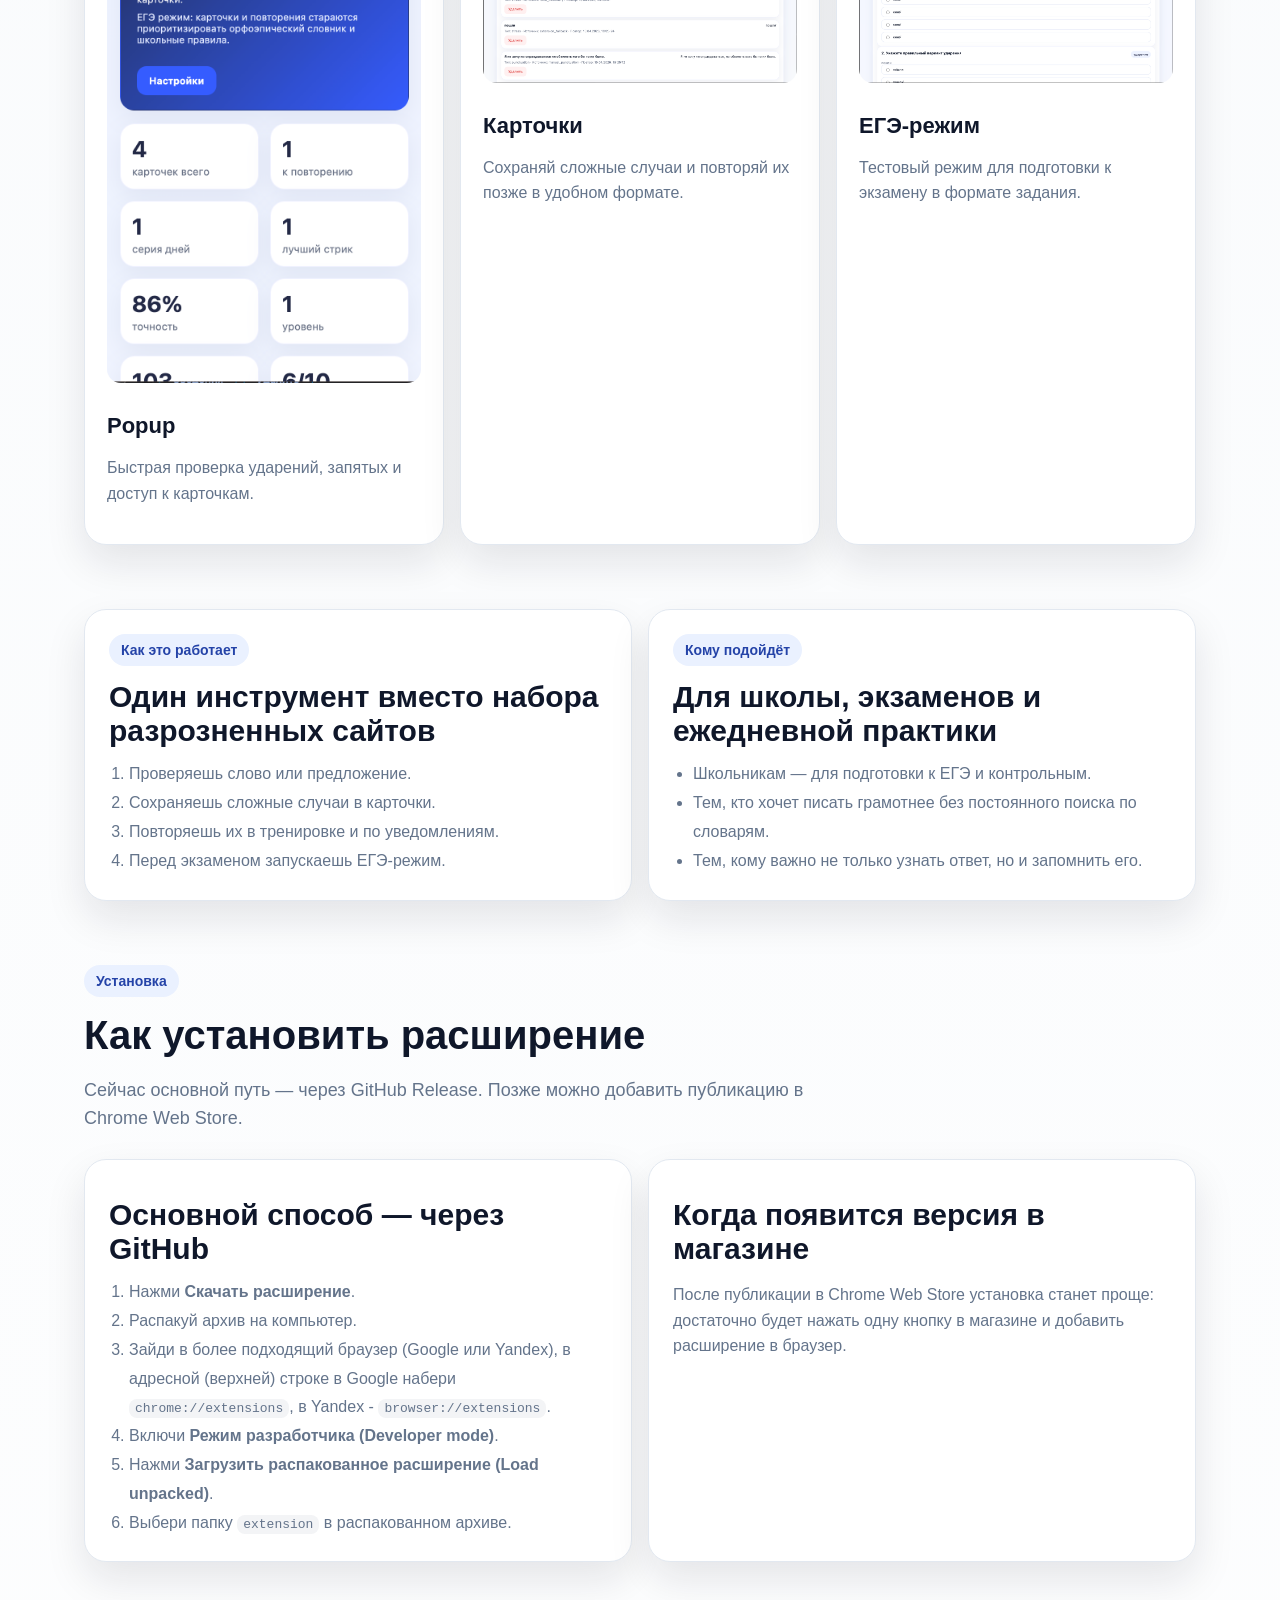
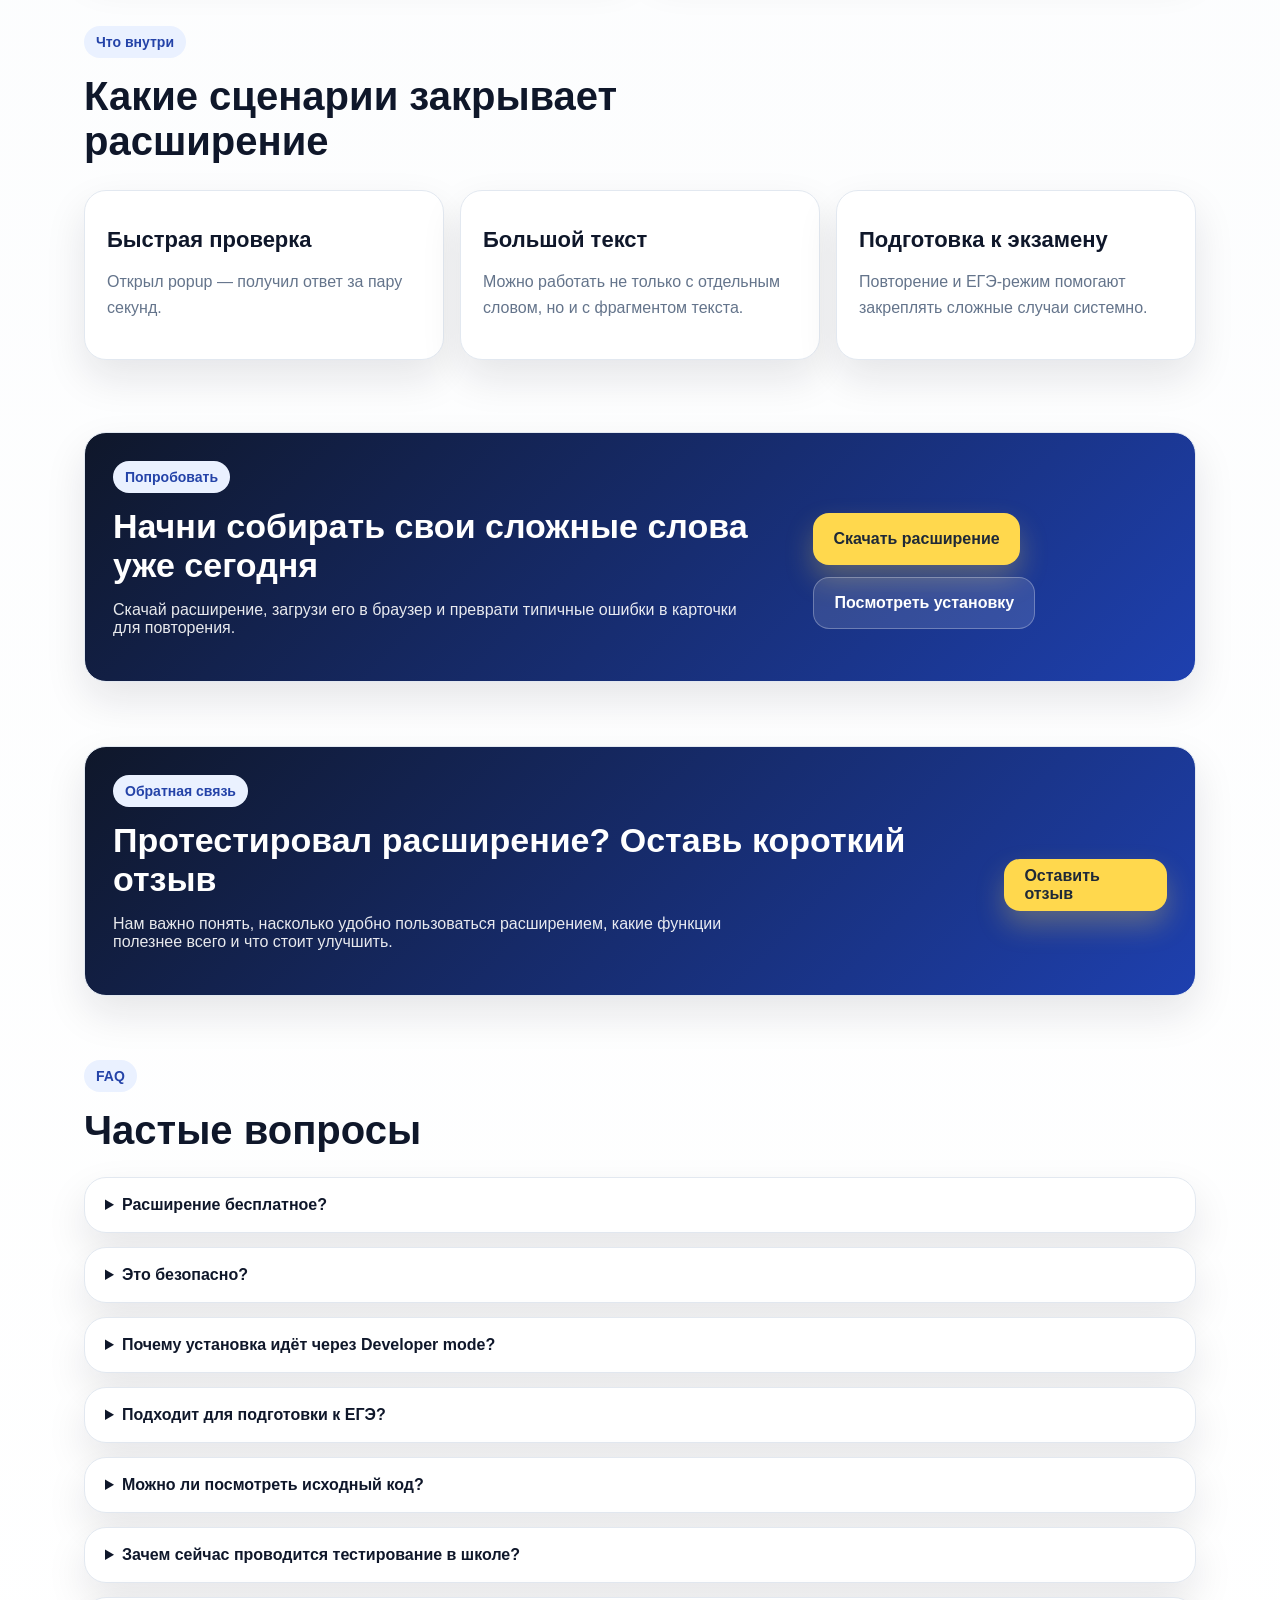
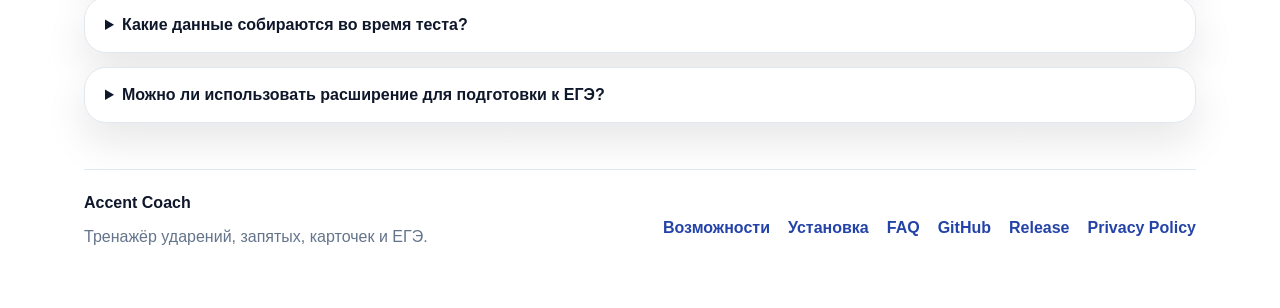
==== commit b551e881: "Update index.html" ====
--- a/index.html
+++ b/index.html
@@ -152,36 +152,6 @@
   
     <section class="section">
       <div class="section-head">
-        <div class="pill dark">Метрики пилота</div>
-        <h2>Что мы измеряем во время тестирования</h2>
-        <p>
-          Во время пилота мы собираем обезличенные данные о том, как пользователи взаимодействуют с лендингом и установкой расширения.
-        </p>
-      </div>
-    
-      <div class="feature-grid">
-        <article class="feature-card">
-          <div class="feature-icon">📈</div>
-          <h3>Переходы на установку</h3>
-          <p>Сколько человек нажали кнопку установки расширения.</p>
-        </article>
-    
-        <article class="feature-card">
-          <div class="feature-icon">🖱️</div>
-          <h3>Клики по ключевым кнопкам</h3>
-          <p>Какие элементы сайта вызывают наибольший интерес: установка, GitHub, форма обратной связи.</p>
-        </article>
-    
-        <article class="feature-card">
-          <div class="feature-icon">📚</div>
-          <h3>Интерес к продукту</h3>
-          <p>Сколько людей доходят до блока установки, FAQ и инструкции.</p>
-        </article>
-      </div>
-    </section>
-
-    <section class="section">
-      <div class="section-head">
         <div class="pill dark">KPI пилота</div>
         <h2>Каких результатов мы хотим достичь</h2>
         <p>
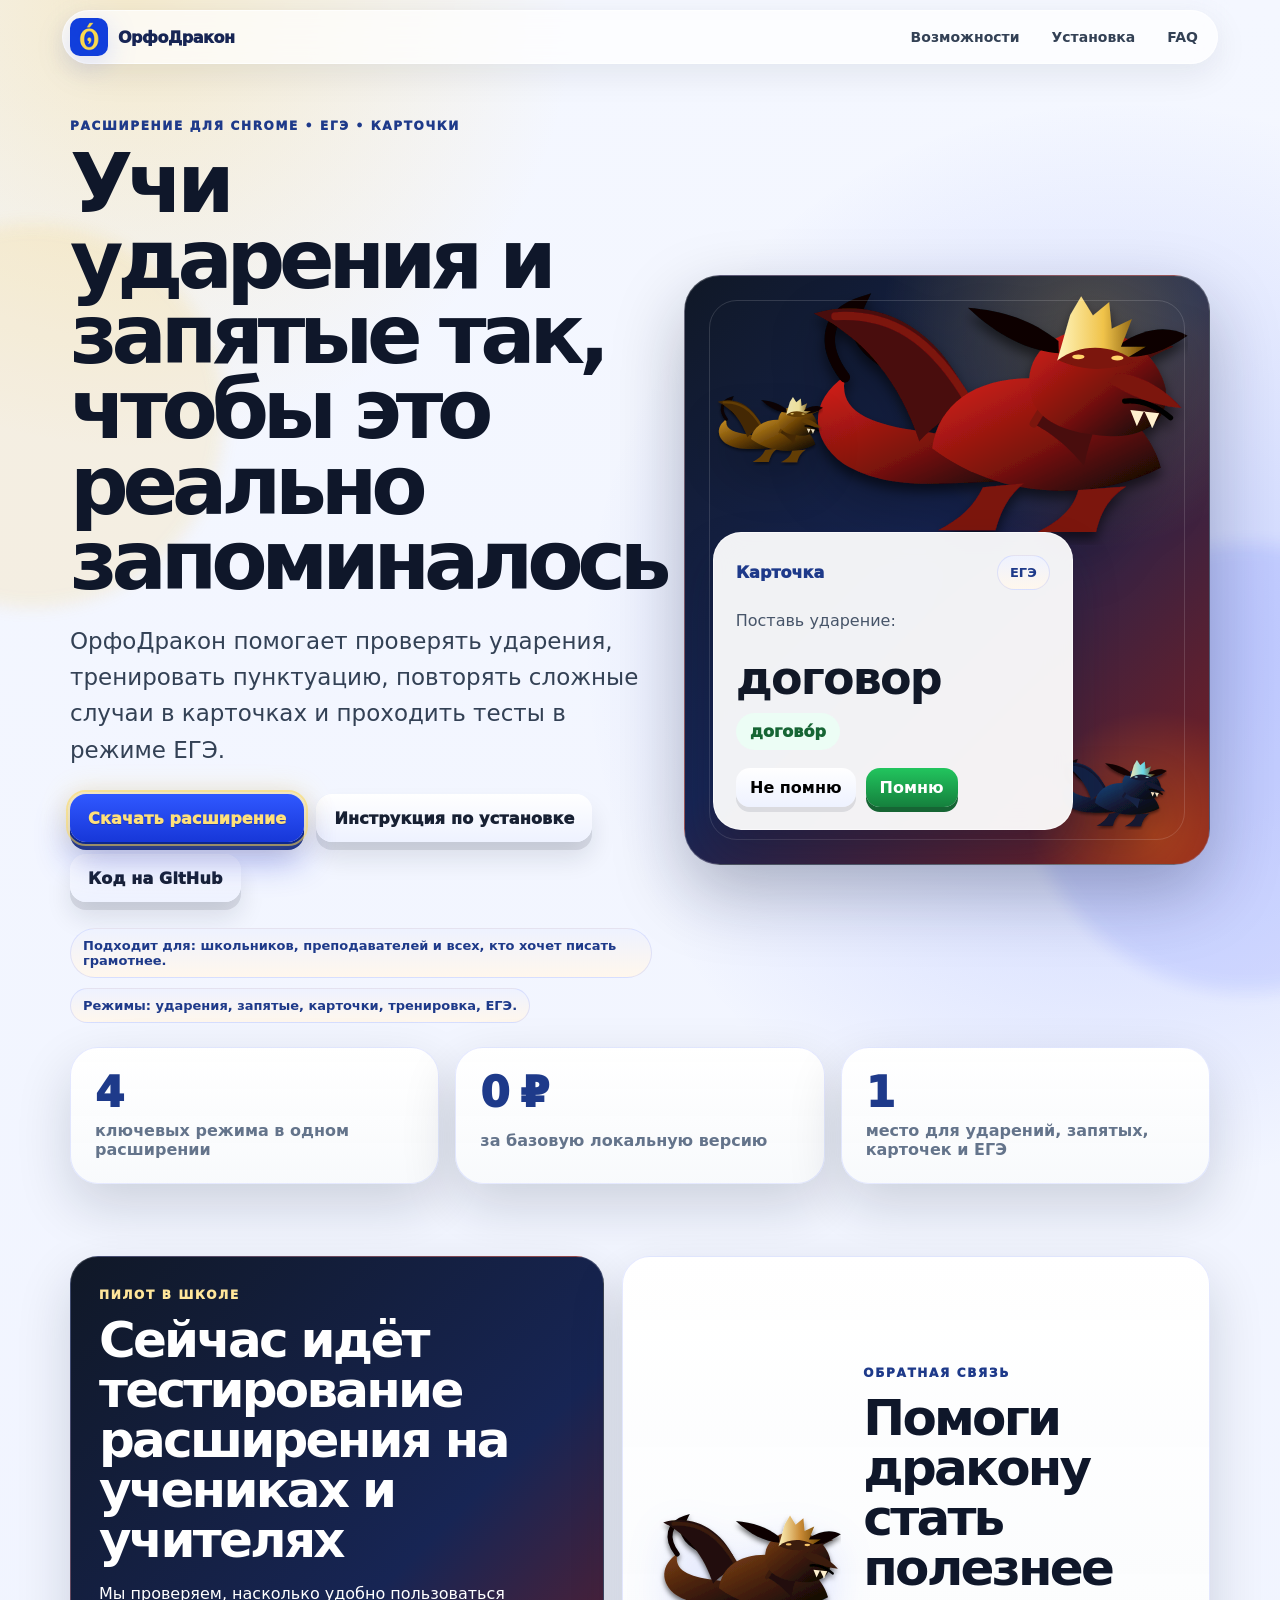
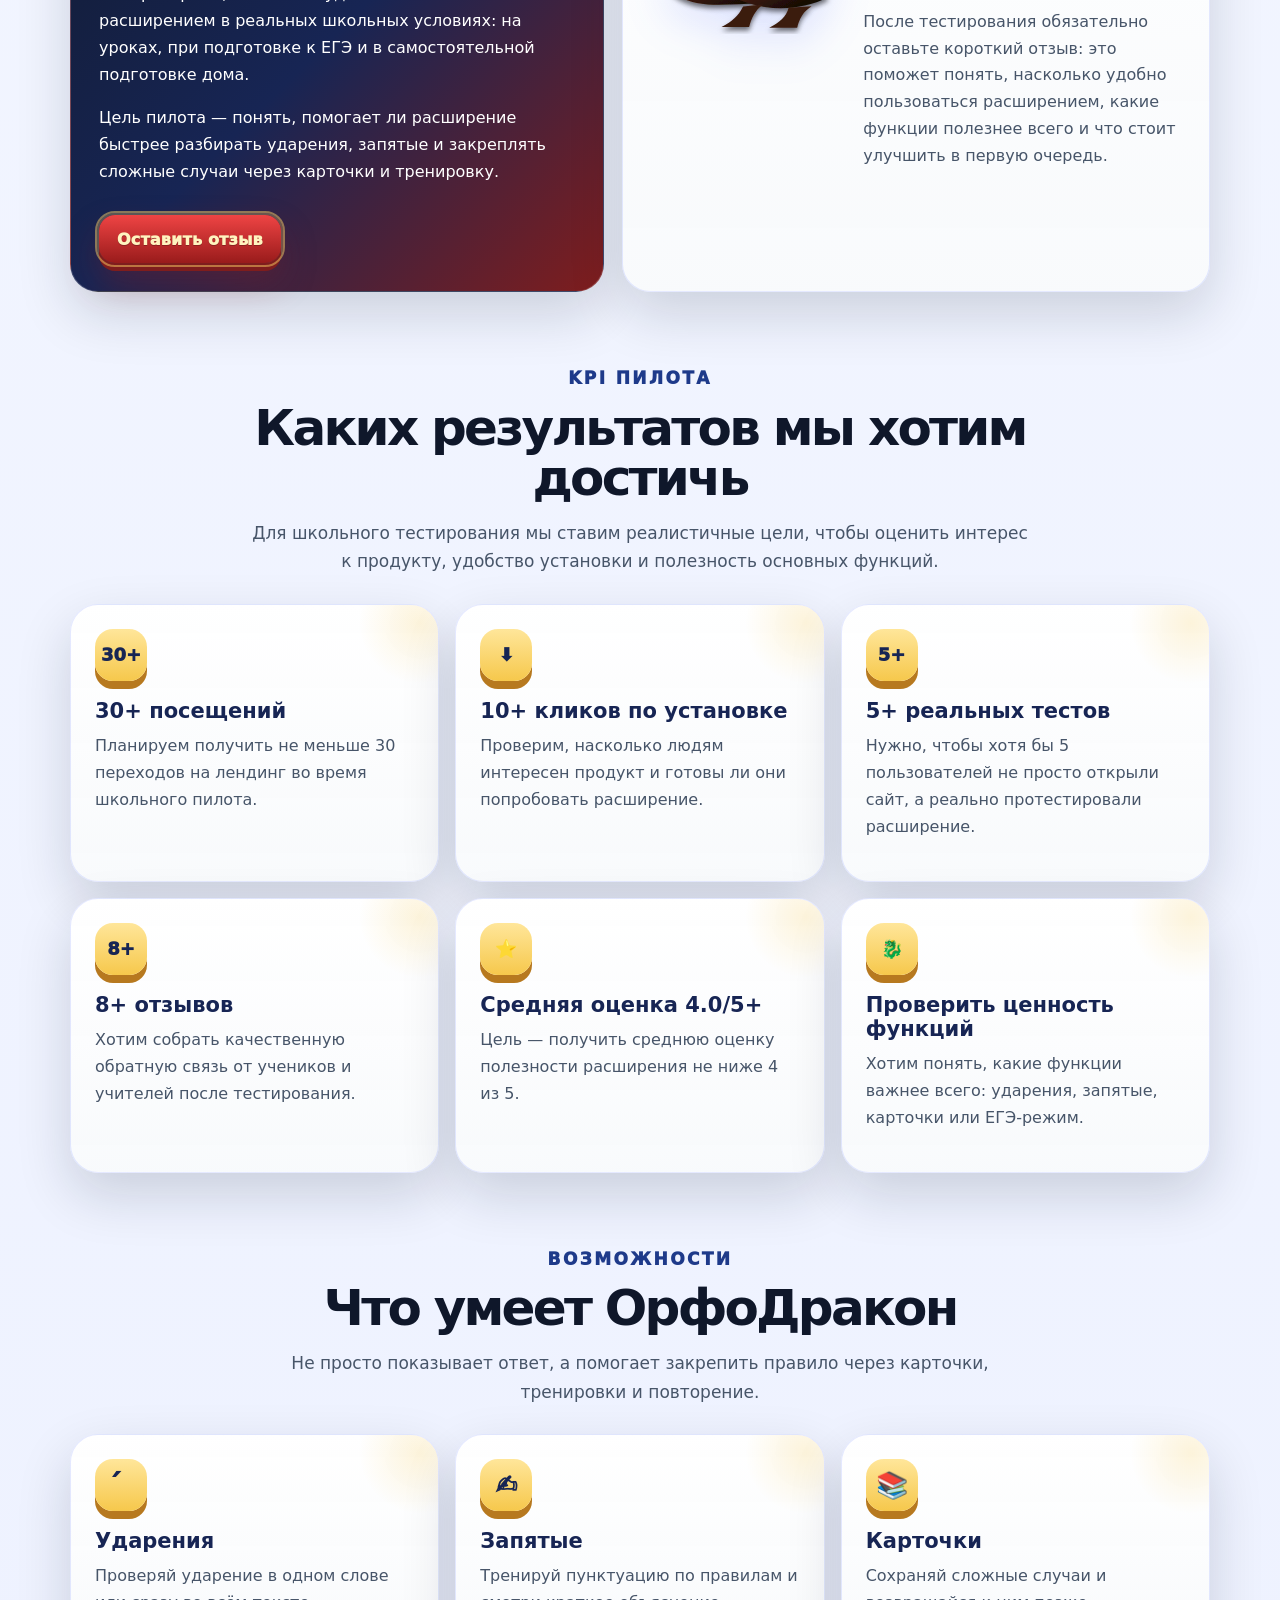
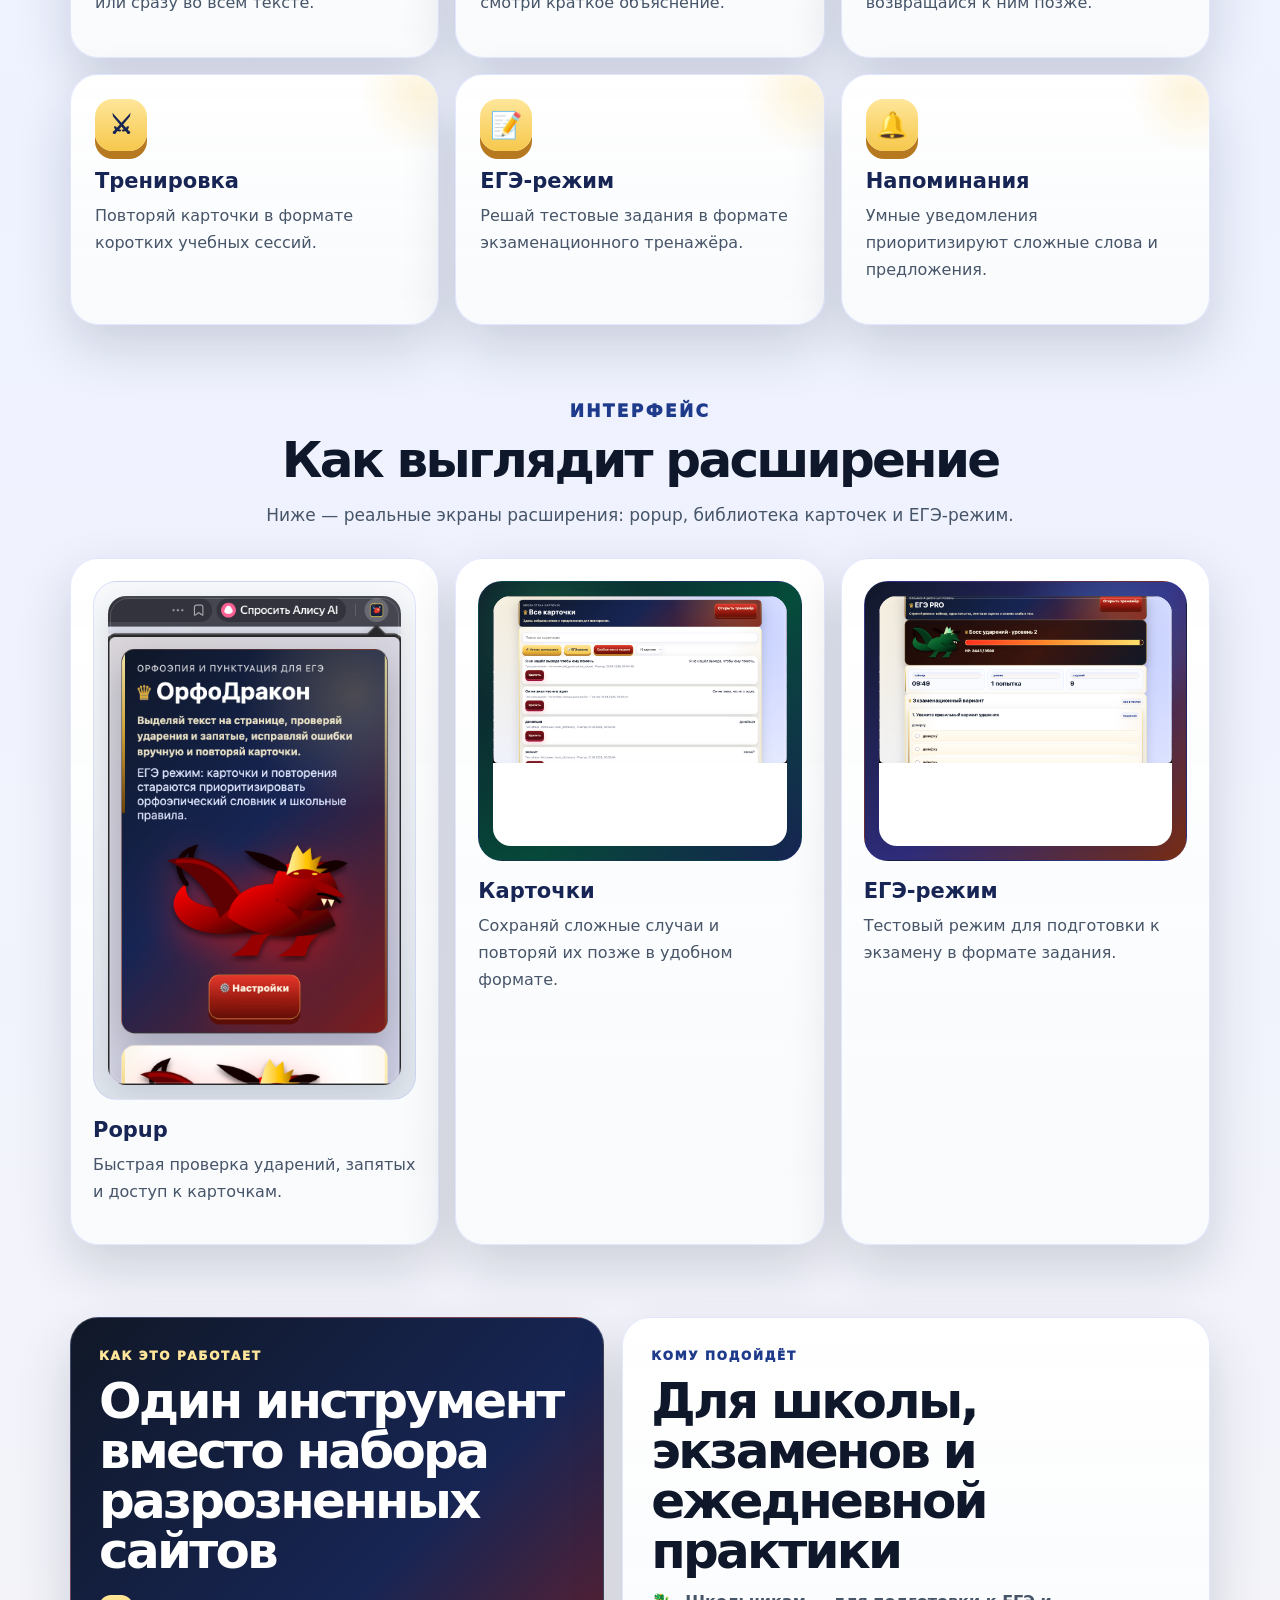
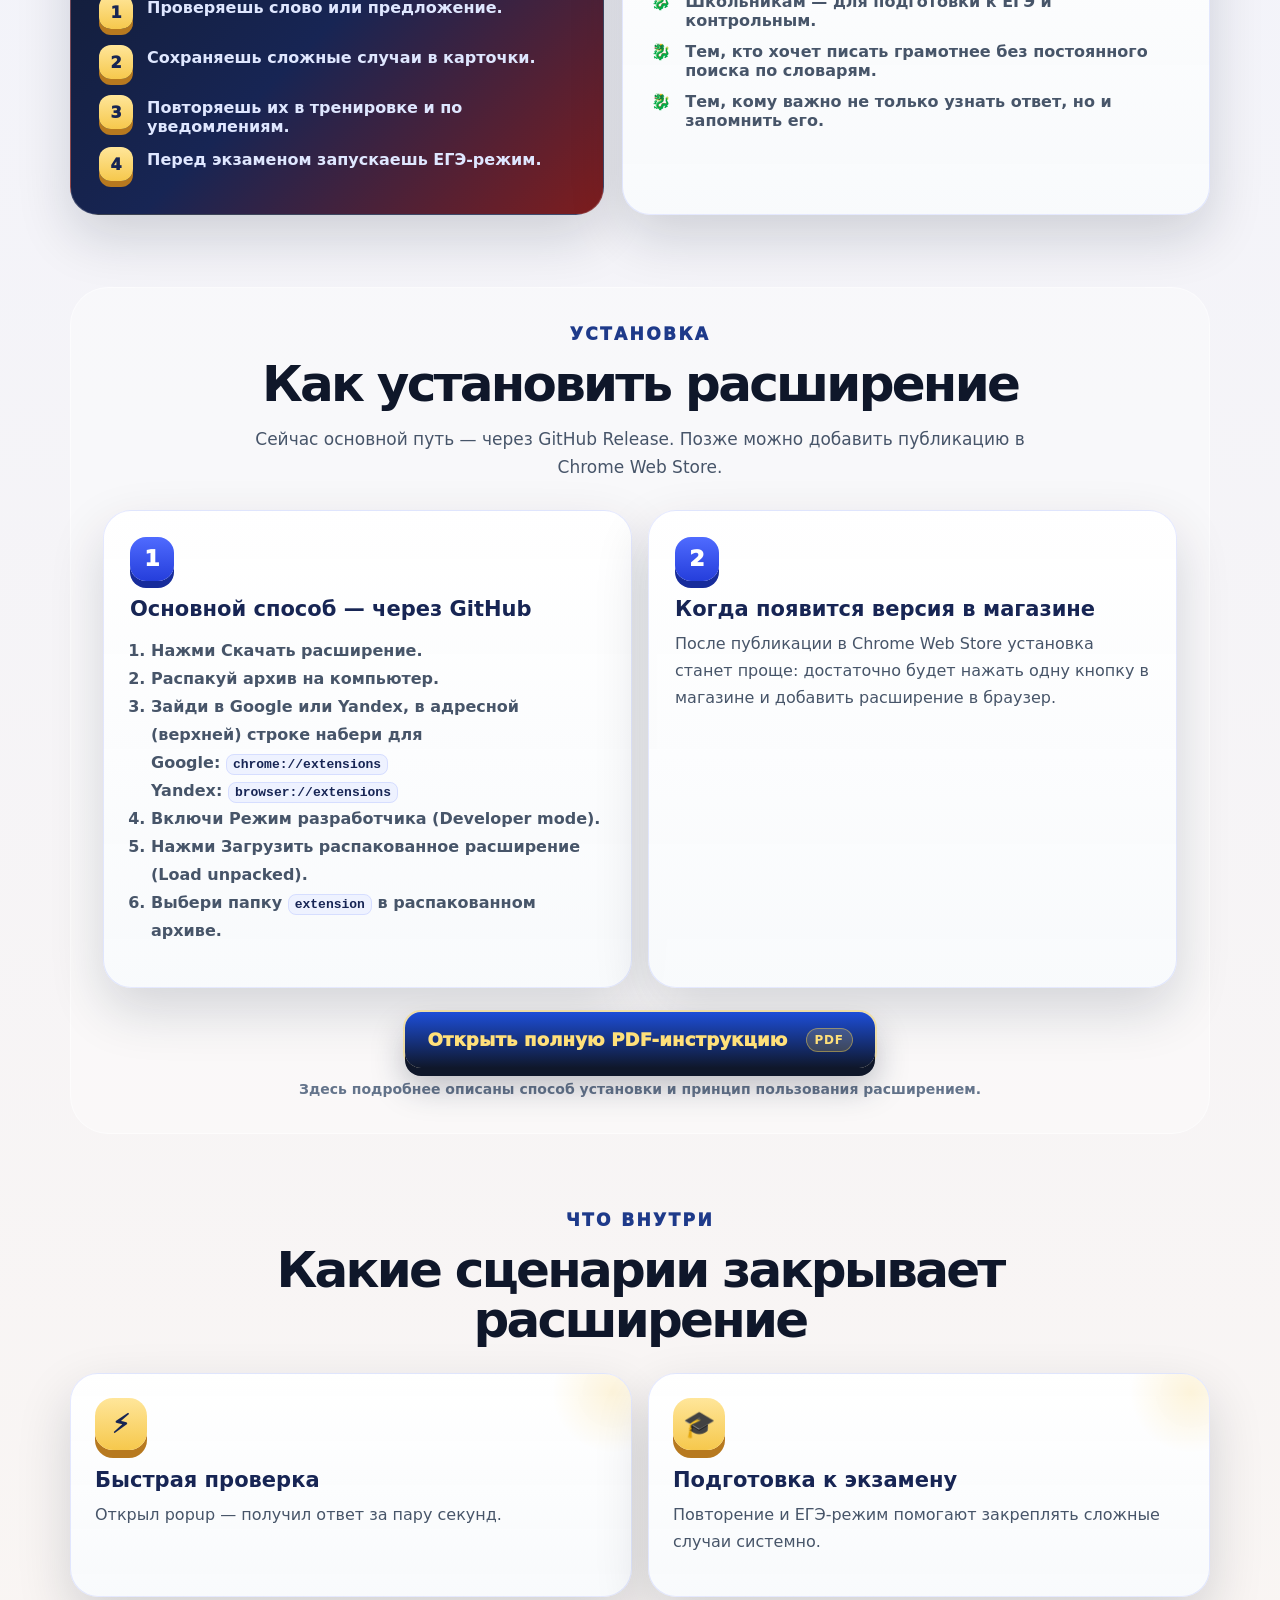
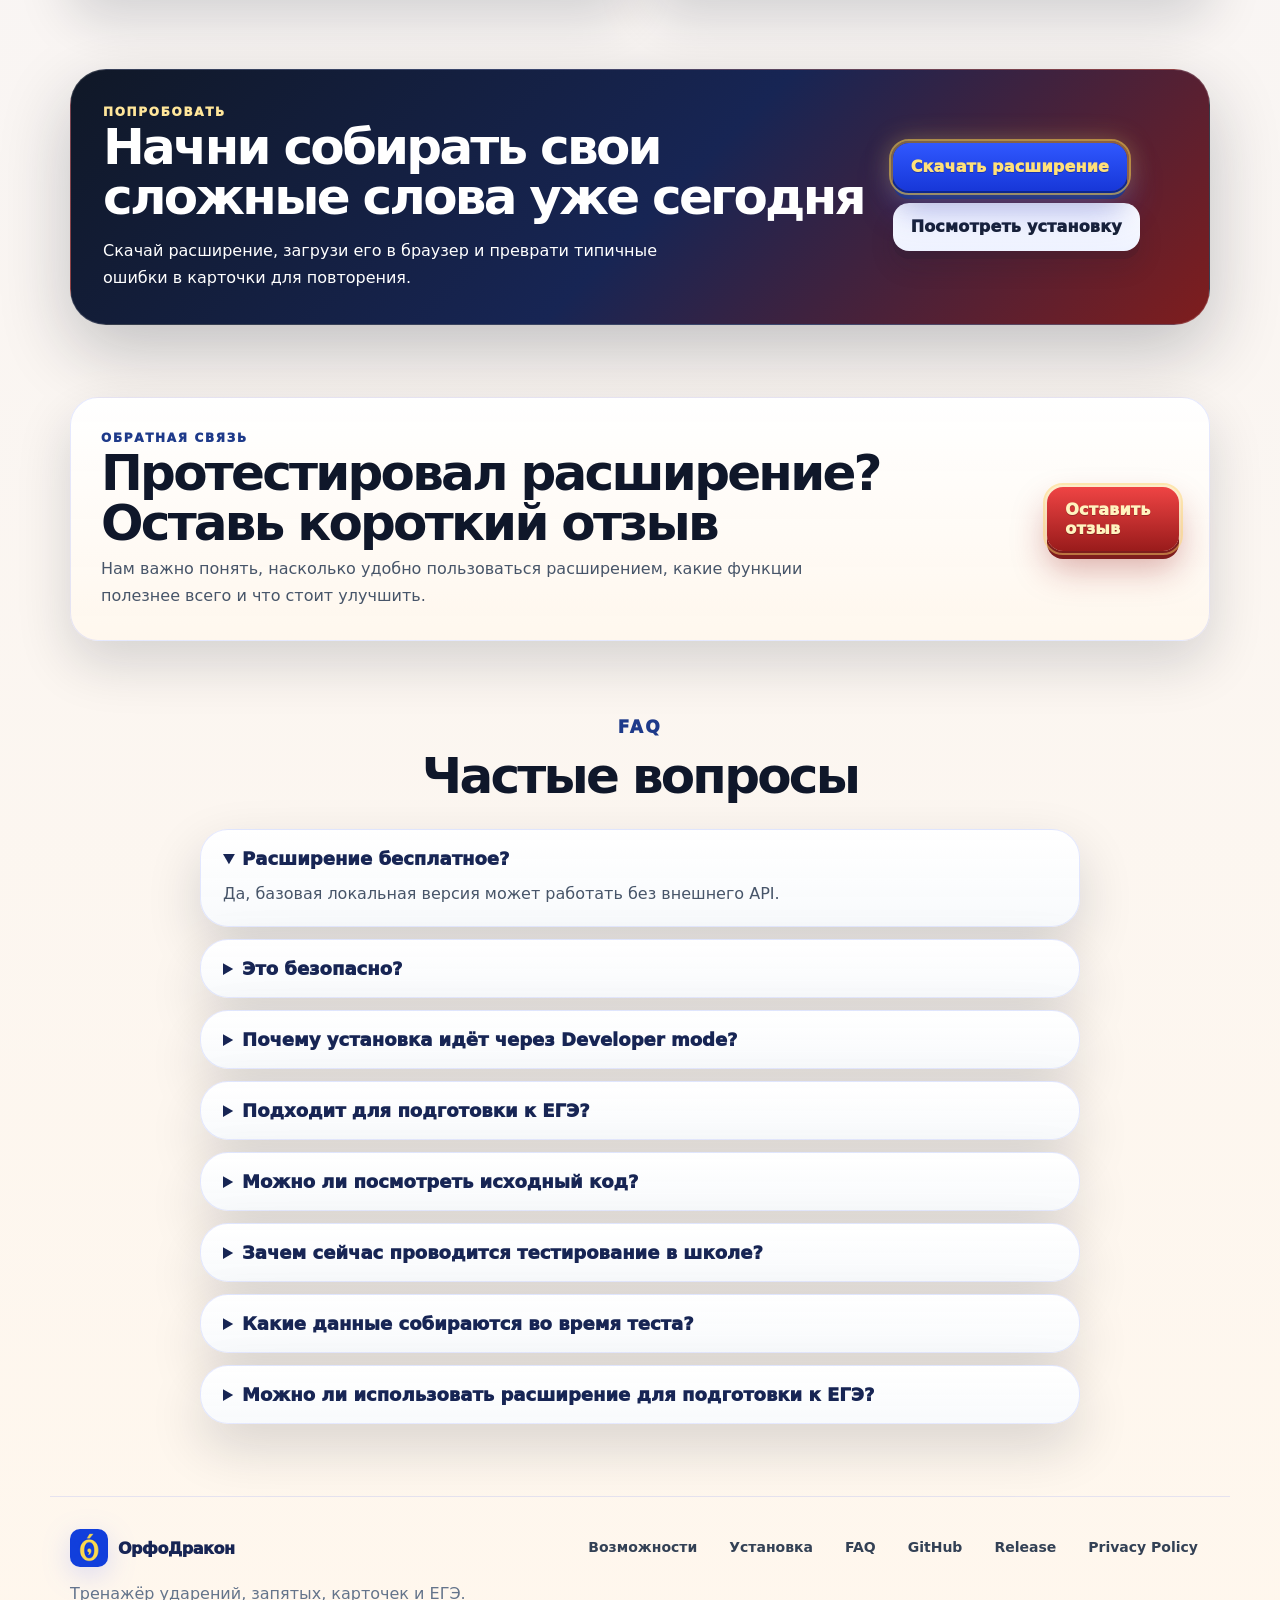
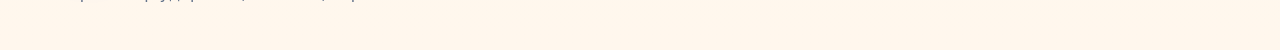
==== commit c544ff91: "Add files via upload" ====
--- a/index.html
+++ b/index.html
@@ -1,198 +1,157 @@
 <!doctype html>
 <html lang="ru">
 <head>
-  <meta charset="UTF-8" />
-  <meta name="viewport" content="width=device-width, initial-scale=1.0" />
-  <title>Accent Coach — ударения, запятые и ЕГЭ-тренажёр</title>
-  <meta name="description" content="Расширение для ударений, запятых, карточек и режима ЕГЭ. Подходит для школы, подготовки к экзаменам и ежедневной практики." />
-  <meta name="robots" content="index,follow" />
-  <link rel="canonical" href="https://emp1o.github.io/accent-coach-site/" />
-  <meta property="og:title" content="Accent Coach — ударения, запятые и ЕГЭ-тренажёр" />
-  <meta property="og:description" content="Проверяй ударения, тренируй пунктуацию, повторяй карточки и готовься к ЕГЭ в одном расширении." />
+  <meta charset="utf-8" />
+  <meta name="viewport" content="width=device-width, initial-scale=1" />
+  <title>ОрфоДракон — ударения, запятые и ЕГЭ-тренажёр</title>
+  <meta name="description" content="ОрфоДракон помогает проверять ударения, тренировать пунктуацию, повторять сложные случаи в карточках и проходить тесты в режиме ЕГЭ." />
   <meta property="og:type" content="website" />
+  <meta property="og:locale" content="ru_RU" />
+  <meta property="og:site_name" content="ОрфоДракон" />
+  <meta property="og:title" content="ОрфоДракон — ударения, запятые и ЕГЭ-тренажёр" />
+  <meta property="og:description" content="Расширение для Chrome и Yandex Browser: тренируй ударения, пунктуацию, карточки и ЕГЭ-режим с маскотом-драконом." />
   <meta property="og:url" content="https://emp1o.github.io/accent-coach-site/" />
-  <meta property="og:image" content="https://emp1o.github.io/accent-coach-site/og-image.svg" />
+  <meta property="og:image" content="https://emp1o.github.io/accent-coach-site/assets/og-image.png" />
+  <meta property="og:image:secure_url" content="https://emp1o.github.io/accent-coach-site/assets/og-image.png" />
+  <meta property="og:image:type" content="image/png" />
+  <meta property="og:image:width" content="1200" />
+  <meta property="og:image:height" content="630" />
+  <meta property="og:image:alt" content="ОрфоДракон — расширение для подготовки к ЕГЭ по русскому языку" />
   <meta name="twitter:card" content="summary_large_image" />
-  <meta name="twitter:title" content="Accent Coach — ударения, запятые и ЕГЭ-тренажёр" />
-  <meta name="twitter:description" content="Проверяй ударения, тренируй пунктуацию и повторяй карточки." />
-  <meta name="twitter:image" content="https://emp1o.github.io/accent-coach-site/og-image.svg" />
-  <link rel="icon" href="favicon.svg" />
+  <meta name="twitter:title" content="ОрфоДракон — ударения, запятые и ЕГЭ-тренажёр" />
+  <meta name="twitter:description" content="Расширение для Chrome и Yandex Browser: тренируй ударения, пунктуацию, карточки и ЕГЭ-режим с маскотом-драконом." />
+  <meta name="twitter:image" content="https://emp1o.github.io/accent-coach-site/assets/og-image.png" />
+  <meta name="twitter:image:alt" content="ОрфоДракон — расширение для подготовки к ЕГЭ по русскому языку" />
+  <link rel="image_src" href="https://emp1o.github.io/accent-coach-site/assets/og-image.png" />
+  <meta name="theme-color" content="#172554" />
+  <link rel="icon" type="image/png" sizes="16x16" href="icons/icon16.png" />
+  <link rel="icon" type="image/png" sizes="32x32" href="icons/icon32.png" />
+  <link rel="apple-touch-icon" href="icons/icon128.png" />
+  <link rel="icon" type="image/png" sizes="128x128" href="icons/icon128.png" />
   <link rel="stylesheet" href="styles.css" />
-  <script type="application/ld+json">
-  {
-    "@context": "https://schema.org",
-    "@type": "SoftwareApplication",
-    "name": "Accent Coach",
-    "applicationCategory": "EducationalApplication",
-    "operatingSystem": "Chrome",
-    "url": "https://emp1o.github.io/accent-coach-site/",
-    "offers": {
-      "@type": "Offer",
-      "price": "0",
-      "priceCurrency": "RUB"
-    },
-    "description": "Расширение для ударений, запятых, карточек и режима ЕГЭ."
-  }
-  </script>
 </head>
 <body>
-  <div class="bg-glow bg-glow-1"></div>
-  <div class="bg-glow bg-glow-2"></div>
-
-  <header class="hero">
-    <nav class="nav container">
-      <a class="brand" href="#">
-        <span class="brand-logo">A</span>
-        <span class="brand-text">Accent Coach</span>
-      </a>
-      <div class="nav-actions">
-        <a href="#features" class="nav-link">Возможности</a>
-        <a href="#install" class="nav-link">Установка</a>
-        <a href="#faq" class="nav-link">FAQ</a>
-      </div>
+  <div class="site-glow site-glow--gold" aria-hidden="true"></div>
+  <div class="site-glow site-glow--blue" aria-hidden="true"></div>
+
+  <header class="topbar">
+    <a class="brand" href="#top" aria-label="ОрфоДракон">
+      <img src="icons/icon48.png" alt="" />
+      <span>ОрфоДракон</span>
+    </a>
+    <nav class="nav" aria-label="Главное меню">
+      <a href="#features">Возможности</a>
+      <a href="#install">Установка</a>
+      <a href="#faq">FAQ</a>
     </nav>
-
-    <section class="container hero-grid">
+  </header>
+
+  <main id="top">
+    <section class="hero section-grid">
       <div class="hero-copy">
-        <div class="pill">Расширение для Chrome • ЕГЭ • Карточки</div>
+        <p class="eyebrow">Расширение для Chrome • ЕГЭ • Карточки</p>
         <h1>Учи ударения и запятые так, чтобы это реально запоминалось</h1>
-        <p class="lead">
-          Accent Coach помогает проверять ударения, тренировать пунктуацию, повторять сложные случаи в карточках и проходить тесты в режиме ЕГЭ.
-        </p>
-        <div class="hero-buttons">
-          <a id="install-btn" class="btn btn-primary" href="https://github.com/Emp1o/accent-coach-extension/releases/download/v2.0/accent-coach-extension-master.zip" target="_blank" rel="noopener">Скачать расширение</a>
-          <a class="btn btn-secondary" href="#install">Инструкция по установке</a>
-          <a id="github-btn" class="btn btn-secondary" href="https://github.com/Emp1o/accent-coach-extension" target="_blank" rel="noopener">Код на GitHub</a>
-        </div>
-        <div class="hero-meta">
-          <div class="meta-item"><strong>Подходит для:</strong> школьников, преподавателей и всех, кто хочет писать грамотнее.</div>
-          <div class="meta-item"><strong>Режимы:</strong> ударения, запятые, карточки, тренировка, ЕГЭ.</div>
-        </div>
-      </div>
-
-      <div class="hero-preview">
-        <div class="mockup-card">
-          <div class="mockup-header">
-            <span></span><span></span><span></span>
-          </div>
-          <div class="mockup-body">
-            <div class="mockup-badge">Карточка</div>
-            <div class="mockup-question">Поставь ударение:</div>
-            <div class="mockup-word">договор</div>
-            <div class="mockup-answer">догово́р</div>
-            <div class="mockup-actions">
-              <button class="mock-btn mock-btn-danger" type="button">Не помню</button>
-              <button class="mock-btn mock-btn-success" type="button">Помню</button>
-            </div>
-          </div>
-        </div>
-      </div>
-    </section>
-  </header>
-
-  <main class="container">
-    <section class="stats">
-      <div class="stat-card">
-        <div class="stat-value">4</div>
-        <div class="stat-label">ключевых режима в одном расширении</div>
-      </div>
-      <div class="stat-card">
-        <div class="stat-value">0 ₽</div>
-        <div class="stat-label">за базовую локальную версию</div>
-      </div>
-      <div class="stat-card">
-        <div class="stat-value">1</div>
-        <div class="stat-label">место для ударений, запятых, карточек и ЕГЭ</div>
-      </div>
-    </section>
-
-    <section class="section">
-      <div class="content-card">
-        <div class="pill dark">Пилот в школе</div>
+        <p class="lead">ОрфоДракон помогает проверять ударения, тренировать пунктуацию, повторять сложные случаи в карточках и проходить тесты в режиме ЕГЭ.</p>
+        <div class="hero-actions">
+          <a class="btn btn-primary btn-download-highlight" href="https://github.com/Emp1o/accent-coach-extension/releases/download/v3.0/accent-coach-extension-master.zip">Скачать расширение</a>
+          <a class="btn btn-ghost" href="#install">Инструкция по установке</a>
+          <a class="btn btn-ghost" href="https://github.com/Emp1o/accent-coach-extension">Код на GitHub</a>
+        </div>
+        <div class="hero-pills" aria-label="Кратко о расширении">
+          <span>Подходит для: школьников, преподавателей и всех, кто хочет писать грамотнее.</span>
+          <span>Режимы: ударения, запятые, карточки, тренировка, ЕГЭ.</span>
+        </div>
+      </div>
+
+      <div class="hero-stage" aria-label="Пример карточки тренировки">
+        <div class="mascot-orbit" aria-hidden="true">
+          <img class="mascot mascot-main" src="assets/dragon-king.svg" alt="" />
+          <img class="mascot mascot-small mascot-small--one" src="assets/dragon-gold.svg" alt="" />
+          <img class="mascot mascot-small mascot-small--two" src="assets/dragon-ege.svg" alt="" />
+        </div>
+        <article class="demo-card">
+          <div class="demo-card__top">
+            <span>Карточка</span>
+            <span class="badge">ЕГЭ</span>
+          </div>
+          <p>Поставь ударение:</p>
+          <strong>договор</strong>
+          <div class="answer">догово́р</div>
+          <div class="demo-actions">
+            <button type="button">Не помню</button>
+            <button type="button">Помню</button>
+          </div>
+        </article>
+      </div>
+    </section>
+
+    <section class="stats" aria-label="Факты о расширении">
+      <article>
+        <strong>4</strong>
+        <span>ключевых режима в одном расширении</span>
+      </article>
+      <article>
+        <strong>0 ₽</strong>
+        <span>за базовую локальную версию</span>
+      </article>
+      <article>
+        <strong>1</strong>
+        <span>место для ударений, запятых, карточек и ЕГЭ</span>
+      </article>
+    </section>
+
+    <section class="section split pilot-section">
+      <div class="panel panel-dark">
+        <p class="eyebrow">Пилот в школе</p>
         <h2>Сейчас идёт тестирование расширения на учениках и учителях</h2>
-        <p>
-          Мы проверяем, насколько удобно пользоваться расширением в реальных школьных условиях:
-          на уроках, при подготовке к ЕГЭ и в самостоятельной подготовке дома.
-        </p>
-        <p>
-          Цель пилота — понять, помогает ли расширение быстрее разбирать ударения, запятые
-          и закреплять сложные случаи через карточки и тренировку.
-        </p>
-        <div class="hero-buttons" style="margin-top:16px;">
-          <a
-            id="feedback-btn-top"
-            class="btn btn-primary"
-            href="https://forms.gle/rbCUKHwBAbGJnM8K7"
-            target="_blank"
-            rel="noopener"
-          >
-            Оставить отзыв
-          </a>
-        </div>
-        
-        <div
-          style="
-            margin-top:12px;
-            padding:12px 14px;
-            border-radius:14px;
-            background:#f3f1ff;
-            border:1px solid rgba(108,99,255,.18);
-            color:#4b4f8f;
-            font-style: italic;
-            font-weight: 600;
-            line-height:1.45;
-          "
-        >
-          После тестирования обязательно оставьте короткий отзыв: это поможет понять,
-          насколько удобно пользоваться расширением, какие функции полезнее всего
-          и что стоит улучшить в первую очередь.
-        </div>
-      </div>
-    </section>
-  
-    <section class="section">
-      <div class="section-head">
-        <div class="pill dark">KPI пилота</div>
+        <p>Мы проверяем, насколько удобно пользоваться расширением в реальных школьных условиях: на уроках, при подготовке к ЕГЭ и в самостоятельной подготовке дома.</p>
+        <p>Цель пилота — понять, помогает ли расширение быстрее разбирать ударения, запятые и закреплять сложные случаи через карточки и тренировку.</p>
+        <a class="btn btn-primary btn-feedback-highlight" href="https://forms.gle/rbCUKHwBAbGJnM8K7">Оставить отзыв</a>
+      </div>
+      <div class="panel panel-light mascot-panel">
+        <img src="assets/dragon-academy.svg" alt="Маскот ОрфоДракона" />
+        <div>
+          <p class="eyebrow">Обратная связь</p>
+          <h2>Помоги дракону стать полезнее</h2>
+          <p>После тестирования обязательно оставьте короткий отзыв: это поможет понять, насколько удобно пользоваться расширением, какие функции полезнее всего и что стоит улучшить в первую очередь.</p>
+        </div>
+      </div>
+    </section>
+
+    <section class="section kpi-section">
+      <div class="section-heading">
+        <p class="eyebrow">KPI пилота</p>
         <h2>Каких результатов мы хотим достичь</h2>
-        <p>
-          Для школьного тестирования мы ставим реалистичные цели, чтобы оценить интерес к продукту,
-          удобство установки и полезность основных функций.
-        </p>
-      </div>
-    
-      <div class="feature-grid">
-        <article class="feature-card">
-          <div class="feature-icon">👀</div>
+        <p>Для школьного тестирования мы ставим реалистичные цели, чтобы оценить интерес к продукту, удобство установки и полезность основных функций.</p>
+      </div>
+      <div class="feature-grid kpi-grid">
+        <article class="feature-card">
+          <span class="feature-icon">30+</span>
           <h3>30+ посещений</h3>
           <p>Планируем получить не меньше 30 переходов на лендинг во время школьного пилота.</p>
         </article>
-    
-        <article class="feature-card">
-          <div class="feature-icon">⬇️</div>
+        <article class="feature-card">
+          <span class="feature-icon">⬇️</span>
           <h3>10+ кликов по установке</h3>
           <p>Проверим, насколько людям интересен продукт и готовы ли они попробовать расширение.</p>
         </article>
-    
-        <article class="feature-card">
-          <div class="feature-icon">🧪</div>
+        <article class="feature-card">
+          <span class="feature-icon">5+</span>
           <h3>5+ реальных тестов</h3>
           <p>Нужно, чтобы хотя бы 5 пользователей не просто открыли сайт, а реально протестировали расширение.</p>
         </article>
-    
-        <article class="feature-card">
-          <div class="feature-icon">📝</div>
+        <article class="feature-card">
+          <span class="feature-icon">8+</span>
           <h3>8+ отзывов</h3>
           <p>Хотим собрать качественную обратную связь от учеников и учителей после тестирования.</p>
         </article>
-    
-        <article class="feature-card">
-          <div class="feature-icon">⭐</div>
+        <article class="feature-card">
+          <span class="feature-icon">⭐</span>
           <h3>Средняя оценка 4.0/5+</h3>
           <p>Цель — получить среднюю оценку полезности расширения не ниже 4 из 5.</p>
         </article>
-    
-        <article class="feature-card">
-          <div class="feature-icon">🎯</div>
+        <article class="feature-card">
+          <span class="feature-icon">🐉</span>
           <h3>Проверить ценность функций</h3>
           <p>Хотим понять, какие функции важнее всего: ударения, запятые, карточки или ЕГЭ-режим.</p>
         </article>
@@ -200,67 +159,79 @@
     </section>
 
     <section id="features" class="section">
-      <div class="section-head">
-        <div class="pill dark">Возможности</div>
-        <h2>Что умеет Accent Coach</h2>
+      <div class="section-heading">
+        <p class="eyebrow">Возможности</p>
+        <h2>Что умеет ОрфоДракон</h2>
         <p>Не просто показывает ответ, а помогает закрепить правило через карточки, тренировки и повторение.</p>
       </div>
       <div class="feature-grid">
-        <article class="feature-card"><div class="feature-icon">🔤</div><h3>Ударения</h3><p>Проверяй ударение в одном слове или сразу во всём тексте.</p></article>
-        <article class="feature-card"><div class="feature-icon">✍️</div><h3>Запятые</h3><p>Тренируй пунктуацию по правилам и смотри краткое объяснение.</p></article>
-        <article class="feature-card"><div class="feature-icon">🃏</div><h3>Карточки</h3><p>Сохраняй сложные случаи и возвращайся к ним позже.</p></article>
-        <article class="feature-card"><div class="feature-icon">🚀</div><h3>Тренировка</h3><p>Повторяй карточки в формате коротких учебных сессий.</p></article>
-        <article class="feature-card"><div class="feature-icon">📝</div><h3>ЕГЭ-режим</h3><p>Решай тестовые задания в формате экзаменационного тренажёра.</p></article>
-        <article class="feature-card"><div class="feature-icon">🔔</div><h3>Напоминания</h3><p>Умные уведомления приоритизируют сложные слова и предложения.</p></article>
-      </div>
-    </section>
-
-    <section class="section">
-      <div class="section-head">
-        <div class="pill dark">Интерфейс</div>
+        <article class="feature-card">
+          <span class="feature-icon">́</span>
+          <h3>Ударения</h3>
+          <p>Проверяй ударение в одном слове или сразу во всём тексте.</p>
+        </article>
+        <article class="feature-card">
+          <span class="feature-icon">✍️</span>
+          <h3>Запятые</h3>
+          <p>Тренируй пунктуацию по правилам и смотри краткое объяснение.</p>
+        </article>
+        <article class="feature-card">
+          <span class="feature-icon">📚</span>
+          <h3>Карточки</h3>
+          <p>Сохраняй сложные случаи и возвращайся к ним позже.</p>
+        </article>
+        <article class="feature-card">
+          <span class="feature-icon">⚔️</span>
+          <h3>Тренировка</h3>
+          <p>Повторяй карточки в формате коротких учебных сессий.</p>
+        </article>
+        <article class="feature-card">
+          <span class="feature-icon">📝</span>
+          <h3>ЕГЭ-режим</h3>
+          <p>Решай тестовые задания в формате экзаменационного тренажёра.</p>
+        </article>
+        <article class="feature-card">
+          <span class="feature-icon">🔔</span>
+          <h3>Напоминания</h3>
+          <p>Умные уведомления приоритизируют сложные слова и предложения.</p>
+        </article>
+      </div>
+    </section>
+
+    <section class="section interface-section">
+      <div class="section-heading">
+        <p class="eyebrow">Интерфейс</p>
         <h2>Как выглядит расширение</h2>
-        <p>
-          Ниже можно показать реальные экраны расширения, чтобы пользователи сразу понимали,
-          как оно выглядит и как им пользоваться.
-        </p>
-      </div>
-    
-      <div class="feature-grid">
-        <article class="feature-card">
-          <img
-            src="images/popup.png"
-            alt="Popup расширения Accent Coach"
-            style="width:100%; border-radius:14px; margin-bottom:12px;"
-          />
+        <p>Ниже — реальные экраны расширения: popup, библиотека карточек и ЕГЭ-режим.</p>
+      </div>
+      <div class="interface-grid">
+        <article class="screen-card">
+          <div class="screen-preview screen-preview--popup screen-preview--realshot">
+            <img src="assets/screenshots/popup.png" alt="Popup расширения ОрфоДракон" />
+          </div>
           <h3>Popup</h3>
           <p>Быстрая проверка ударений, запятых и доступ к карточкам.</p>
         </article>
-    
-        <article class="feature-card">
-          <img
-            src="images/cards.png"
-            alt="Карточки Accent Coach"
-            style="width:100%; border-radius:14px; margin-bottom:12px;"
-          />
+        <article class="screen-card">
+          <div class="screen-preview screen-preview--cards screen-preview--realshot">
+            <img src="assets/screenshots/cards.png" alt="Библиотека карточек ОрфоДракон" />
+          </div>
           <h3>Карточки</h3>
           <p>Сохраняй сложные случаи и повторяй их позже в удобном формате.</p>
         </article>
-    
-        <article class="feature-card">
-          <img
-            src="images/ege.png"
-            alt="ЕГЭ режим Accent Coach"
-            style="width:100%; border-radius:14px; margin-bottom:12px;"
-          />
+        <article class="screen-card">
+          <div class="screen-preview screen-preview--ege screen-preview--realshot">
+            <img src="assets/screenshots/ege.png" alt="ЕГЭ-режим ОрфоДракон" />
+          </div>
           <h3>ЕГЭ-режим</h3>
           <p>Тестовый режим для подготовки к экзамену в формате задания.</p>
         </article>
       </div>
     </section>
 
-    <section class="section two-col">
-      <div class="content-card">
-        <div class="pill dark">Как это работает</div>
+    <section class="section split">
+      <div class="panel panel-dark">
+        <p class="eyebrow">Как это работает</p>
         <h2>Один инструмент вместо набора разрозненных сайтов</h2>
         <ol class="steps">
           <li>Проверяешь слово или предложение.</li>
@@ -269,10 +240,10 @@
           <li>Перед экзаменом запускаешь ЕГЭ-режим.</li>
         </ol>
       </div>
-      <div class="content-card">
-        <div class="pill dark">Кому подойдёт</div>
+      <div class="panel panel-light">
+        <p class="eyebrow">Кому подойдёт</p>
         <h2>Для школы, экзаменов и ежедневной практики</h2>
-        <ul class="benefits">
+        <ul class="check-list">
           <li>Школьникам — для подготовки к ЕГЭ и контрольным.</li>
           <li>Тем, кто хочет писать грамотнее без постоянного поиска по словарям.</li>
           <li>Тем, кому важно не только узнать ответ, но и запомнить его.</li>
@@ -281,129 +252,137 @@
     </section>
 
     <section id="install" class="section install-section">
-      <div class="section-head">
-        <div class="pill dark">Установка</div>
+      <div class="section-heading">
+        <p class="eyebrow">Установка</p>
         <h2>Как установить расширение</h2>
         <p>Сейчас основной путь — через GitHub Release. Позже можно добавить публикацию в Chrome Web Store.</p>
       </div>
       <div class="install-grid">
-        <article class="install-card accent">
+        <article class="install-card">
+          <span class="install-number">1</span>
           <h3>Основной способ — через GitHub</h3>
           <ol>
-            <li>Нажми <strong>Скачать расширение</strong>.</li>
+            <li>Нажми Скачать расширение.</li>
             <li>Распакуй архив на компьютер.</li>
-            <li>Зайди в более подходящий браузер (Google или Yandex), в адресной (верхней) строке в Google набери <code>chrome://extensions</code>, в Yandex - <code>browser://extensions</code>.</li>
-            <li>Включи <strong>Режим разработчика (Developer mode)</strong>.</li>
-            <li>Нажми <strong>Загрузить распакованное расширение (Load unpacked)</strong>.</li>
+            <li>Зайди в Google или Yandex, в адресной (верхней) строке набери для
+              <br>Google: <code>chrome://extensions</code>
+              <br>Yandex: <code>browser://extensions</code></li>
+            <li>Включи Режим разработчика (Developer mode).</li>
+            <li>Нажми Загрузить распакованное расширение (Load unpacked).</li>
             <li>Выбери папку <code>extension</code> в распакованном архиве.</li>
           </ol>
         </article>
         <article class="install-card">
+          <span class="install-number">2</span>
           <h3>Когда появится версия в магазине</h3>
           <p>После публикации в Chrome Web Store установка станет проще: достаточно будет нажать одну кнопку в магазине и добавить расширение в браузер.</p>
         </article>
       </div>
-    </section>
-
-    <section class="section">
-      <div class="section-head">
-        <div class="pill dark">Что внутри</div>
+      <div class="install-manual-cta">
+        <a class="btn btn-primary btn-manual-highlight" href="OrfoDrakon_full_user_manual.pdf" target="_blank" rel="noopener">Открыть полную PDF-инструкцию</a>
+        <p class="install-manual-note">Здесь подробнее описаны способ установки и принцип пользования расширением.</p>
+      </div>
+    </section>
+
+    <section class="section scenarios-section">
+      <div class="section-heading">
+        <p class="eyebrow">Что внутри</p>
         <h2>Какие сценарии закрывает расширение</h2>
       </div>
       <div class="feature-grid">
-        <article class="feature-card"><h3>Быстрая проверка</h3><p>Открыл popup — получил ответ за пару секунд.</p></article>
-        <article class="feature-card"><h3>Большой текст</h3><p>Можно работать не только с отдельным словом, но и с фрагментом текста.</p></article>
-        <article class="feature-card"><h3>Подготовка к экзамену</h3><p>Повторение и ЕГЭ-режим помогают закреплять сложные случаи системно.</p></article>
-      </div>
-    </section>
-
-    <section class="section cta-section">
-      <div class="cta-card">
+        <article class="feature-card">
+          <span class="feature-icon">⚡</span>
+          <h3>Быстрая проверка</h3>
+          <p>Открыл popup — получил ответ за пару секунд.</p>
+        </article>
+        <article class="feature-card">
+          <span class="feature-icon">🎓</span>
+          <h3>Подготовка к экзамену</h3>
+          <p>Повторение и ЕГЭ-режим помогают закреплять сложные случаи системно.</p>
+        </article>
+      </div>
+    </section>
+
+    <section class="cta section">
+      <div>
+        <p class="eyebrow">Попробовать</p>
+        <h2>Начни собирать свои сложные слова уже сегодня</h2>
+        <p>Скачай расширение, загрузи его в браузер и преврати типичные ошибки в карточки для повторения.</p>
+      </div>
+      <div class="cta-actions">
+        <a class="btn btn-primary btn-download-highlight" href="https://github.com/Emp1o/accent-coach-extension/releases/download/v3.0/accent-coach-extension-master.zip">Скачать расширение</a>
+        <a class="btn btn-ghost" href="#install">Посмотреть установку</a>
+      </div>
+    </section>
+
+    <section class="section feedback-section">
+      <div class="panel feedback-panel">
         <div>
-          <div class="pill dark">Попробовать</div>
-          <h2>Начни собирать свои сложные слова уже сегодня</h2>
-          <p>Скачай расширение, загрузи его в браузер и преврати типичные ошибки в карточки для повторения.</p>
-        </div>
-        <div class="hero-buttons">
-          <a id="install-btn-bottom" class="btn btn-primary" href="https://github.com/Emp1o/accent-coach-extension/releases/download/v2.0/accent-coach-extension-master.zip" target="_blank" rel="noopener">Скачать расширение</a>
-          <a href="#install" class="btn btn-secondary">Посмотреть установку</a>
-        </div>
-      </div>
-    </section>
-
-    <section class="section">
-      <div class="cta-card">
-        <div>
-          <div class="pill dark">Обратная связь</div>
+          <p class="eyebrow">Обратная связь</p>
           <h2>Протестировал расширение? Оставь короткий отзыв</h2>
-          <p>
-            Нам важно понять, насколько удобно пользоваться расширением,
-            какие функции полезнее всего и что стоит улучшить.
-          </p>
-        </div>
-        <div class="hero-buttons">
-          <a
-            id="feedback-btn"
-            class="btn btn-primary"
-            href="https://forms.gle/rbCUKHwBAbGJnM8K7"
-            target="_blank"
-            rel="noopener"
-          >
-            Оставить отзыв
-          </a>
-        </div>
-      </div>
-    </section>
-    
-    <section id="faq" class="section">
-      <div class="section-head">
-        <div class="pill dark">FAQ</div>
+          <p>Нам важно понять, насколько удобно пользоваться расширением, какие функции полезнее всего и что стоит улучшить.</p>
+        </div>
+        <a class="btn btn-primary btn-feedback-highlight" href="https://forms.gle/rbCUKHwBAbGJnM8K7">Оставить отзыв</a>
+      </div>
+    </section>
+
+    <section id="faq" class="section faq">
+      <div class="section-heading">
+        <p class="eyebrow">FAQ</p>
         <h2>Частые вопросы</h2>
       </div>
-      <div class="faq-list">
-        <details class="faq-item"><summary>Расширение бесплатное?</summary><p>Да, базовая локальная версия может работать без внешнего API.</p></details>
-        <details class="faq-item"><summary>Это безопасно?</summary><p>Да. Код проекта открыт на GitHub, а карточки и настройки в локальной версии хранятся в браузере пользователя.</p></details>
-        <details class="faq-item"><summary>Почему установка идёт через Developer mode?</summary><p>Потому что текущая публичная версия распространяется через GitHub Release. После публикации в Chrome Web Store путь установки станет проще.</p></details>
-        <details class="faq-item"><summary>Подходит для подготовки к ЕГЭ?</summary><p>Да. Особенно полезны карточки, тренировки, уведомления и отдельный ЕГЭ-режим.</p></details>
-        <details class="faq-item"><summary>Можно ли посмотреть исходный код?</summary><p>Да, для этого на сайте есть отдельная кнопка GitHub.</p></details>
-        <details class="faq-item"><summary>Зачем сейчас проводится тестирование в школе?</summary><p>Мы хотим проверить, насколько удобно расширение для учеников и учителей и какие функции наиболее полезны в реальной практике.</p></details>
-        <details class="faq-item"><summary>Какие данные собираются во время теста?</summary><p>На лендинге собирается только обезличенная статистика посещений и кликов по кнопкам через Яндекс Метрику.</p></details>
-        <details class="faq-item"><summary>Можно ли использовать расширение для подготовки к ЕГЭ?</summary><p>Да. В расширении есть карточки, режим тренировки и отдельный ЕГЭ-режим в формате теста.</p></details>
-      </div>
+      <details open>
+        <summary>Расширение бесплатное?</summary>
+        <p>Да, базовая локальная версия может работать без внешнего API.</p>
+      </details>
+      <details>
+        <summary>Это безопасно?</summary>
+        <p>Да. Код проекта открыт на GitHub, а карточки и настройки в локальной версии хранятся в браузере пользователя.</p>
+      </details>
+      <details>
+        <summary>Почему установка идёт через Developer mode?</summary>
+        <p>Потому что текущая публичная версия распространяется через GitHub Release. После публикации в Chrome Web Store путь установки станет проще.</p>
+      </details>
+      <details>
+        <summary>Подходит для подготовки к ЕГЭ?</summary>
+        <p>Да. Особенно полезны карточки, тренировки, уведомления и отдельный ЕГЭ-режим.</p>
+      </details>
+      <details>
+        <summary>Можно ли посмотреть исходный код?</summary>
+        <p>Да, для этого на сайте есть отдельная кнопка GitHub.</p>
+      </details>
+      <details>
+        <summary>Зачем сейчас проводится тестирование в школе?</summary>
+        <p>Мы хотим проверить, насколько удобно расширение для учеников и учителей и какие функции наиболее полезны в реальной практике.</p>
+      </details>
+      <details>
+        <summary>Какие данные собираются во время теста?</summary>
+        <p>На лендинге собирается только обезличенная статистика посещений и кликов по кнопкам через Яндекс Метрику.</p>
+      </details>
+      <details>
+        <summary>Можно ли использовать расширение для подготовки к ЕГЭ?</summary>
+        <p>Да. В расширении есть карточки, режим тренировки и отдельный ЕГЭ-режим в формате теста.</p>
+      </details>
     </section>
   </main>
 
-  <footer class="footer container">
-    <div class="footer-top">
-      <div>
-        <strong>Accent Coach</strong>
-        <p>Тренажёр ударений, запятых, карточек и ЕГЭ.</p>
-      </div>
-      <div class="footer-links">
-        <a href="#features">Возможности</a>
-        <a href="#install">Установка</a>
-        <a href="#faq">FAQ</a>
-        <a href="https://github.com/Emp1o/accent-coach-extension" target="_blank" rel="noopener">GitHub</a>
-        <a href="https://github.com/Emp1o/accent-coach-extension/releases/latest" target="_blank" rel="noopener">Release</a>
-        <a href="privacy.html">Privacy Policy</a>
-      </div>
+  <footer class="footer">
+    <div>
+      <a class="brand" href="#top">
+        <img src="icons/icon48.png" alt="" />
+        <span>ОрфоДракон</span>
+      </a>
+      <p>Тренажёр ударений, запятых, карточек и ЕГЭ.</p>
     </div>
+    <nav class="footer-links" aria-label="Нижнее меню">
+      <a href="#features">Возможности</a>
+      <a href="#install">Установка</a>
+      <a href="#faq">FAQ</a>
+      <a href="https://github.com/Emp1o/accent-coach-extension">GitHub</a>
+      <a href="https://github.com/Emp1o/accent-coach-extension/releases/latest">Release</a>
+      <a href="privacy.html">Privacy Policy</a>
+    </nav>
   </footer>
-
-  <script src="metrica.js"></script>
-    <!-- Yandex.Metrika counter -->
-    <script type="text/javascript">
-        (function(m,e,t,r,i,k,a){
-            m[i]=m[i]||function(){(m[i].a=m[i].a||[]).push(arguments)};
-            m[i].l=1*new Date();
-            for (var j = 0; j < document.scripts.length; j++) {if (document.scripts[j].src === r) { return; }}
-            k=e.createElement(t),a=e.getElementsByTagName(t)[0],k.async=1,k.src=r,a.parentNode.insertBefore(k,a)
-        })(window, document,'script','https://mc.yandex.ru/metrika/tag.js?id=108492491', 'ym');
-
-        ym(108492491, 'init', {ssr:true, webvisor:true, clickmap:true, ecommerce:"dataLayer", referrer: document.referrer, url: location.href, accurateTrackBounce:true, trackLinks:true});
-    </script>
-    <noscript><div><img src="https://mc.yandex.ru/watch/108492491" style="position:absolute; left:-9999px;" alt="" /></div></noscript>
-<!-- /Yandex.Metrika counter -->
-  <script src="metrica.js"></script>
+  <script src="script.js"></script>
 </body>
 </html>
--- a/styles.css
+++ b/styles.css
@@ -1,90 +1,217 @@
-:root {
-  --bg: #0f172a;
-  --card: #ffffff;
-  --text: #0f172a;
-  --muted: #64748b;
-  --primary: #ffd84d;
-  --secondary: #355cff;
-  --success: #58cc02;
-  --border: #e2e8f0;
-  --shadow: 0 18px 40px rgba(15, 23, 42, .10);
-}
-* { box-sizing: border-box; }
-html { scroll-behavior: smooth; }
-body {
-  margin: 0;
-  font-family: Arial, sans-serif;
-  color: var(--text);
-  background: linear-gradient(180deg, #eef4ff 0%, #f8fafc 28%, #ffffff 100%);
-  overflow-x: hidden;
-}
-.container { max-width: 1160px; margin: 0 auto; padding: 0 24px; }
-.bg-glow { position: fixed; width: 420px; height: 420px; border-radius: 999px; filter: blur(100px); opacity: .24; z-index: -1; }
-.bg-glow-1 { top: -60px; right: -60px; background: #355cff; }
-.bg-glow-2 { bottom: -80px; left: -80px; background: #ffd84d; }
-.hero { position: relative; background: radial-gradient(circle at top right, rgba(255,216,77,.25), transparent 30%), linear-gradient(135deg, #0f172a 0%, #1e3a8a 45%, #355cff 100%); color: white; padding-bottom: 52px; }
-.nav { display: flex; align-items: center; justify-content: space-between; padding-top: 22px; padding-bottom: 22px; }
-.brand { display: flex; align-items: center; gap: 10px; color: white; text-decoration: none; }
-.brand-logo { width: 38px; height: 38px; display: inline-flex; align-items: center; justify-content: center; border-radius: 12px; background: #ffd84d; color: #1f2937; font-weight: 800; }
-.brand-text { font-weight: 700; }
-.nav-actions { display: flex; gap: 18px; align-items: center; }
-.nav-link { color: rgba(255,255,255,.92); text-decoration: none; font-weight: 600; }
-.hero-grid { display: grid; grid-template-columns: 1.1fr .9fr; gap: 34px; align-items: center; padding-top: 34px; padding-bottom: 26px; }
-.pill { display: inline-block; padding: 8px 12px; border-radius: 999px; background: rgba(255,255,255,.15); color: white; font-size: 14px; font-weight: 700; backdrop-filter: blur(8px); }
-.pill.dark { background: #eaf1ff; color: #2443a8; }
-.hero-copy h1 { font-size: 58px; line-height: 1.02; margin: 16px 0 18px; letter-spacing: -0.04em; }
-.lead { font-size: 20px; line-height: 1.55; color: rgba(255,255,255,.92); max-width: 760px; }
-.hero-buttons { display: flex; flex-wrap: wrap; gap: 12px; margin-top: 28px; }
-.btn { display: inline-flex; align-items: center; justify-content: center; min-height: 52px; padding: 0 20px; border-radius: 16px; text-decoration: none; font-weight: 800; transition: transform .18s ease, box-shadow .18s ease, opacity .18s ease; }
-.btn:hover { transform: translateY(-1px); }
-.btn-primary { background: var(--primary); color: #1f2937; box-shadow: 0 14px 28px rgba(255,216,77,.28); }
-.btn-secondary { background: rgba(255,255,255,.12); color: white; border: 1px solid rgba(255,255,255,.28); }
-.hero-meta { margin-top: 18px; display: grid; gap: 8px; }
-.meta-item { color: rgba(255,255,255,.88); }
-.hero-preview { display: flex; justify-content: center; }
-.mockup-card { width: min(420px, 100%); background: rgba(255,255,255,.92); border: 1px solid rgba(255,255,255,.35); border-radius: 28px; box-shadow: 0 24px 50px rgba(4, 12, 31, .26); overflow: hidden; color: #111827; }
-.mockup-header { display: flex; gap: 8px; padding: 16px; background: linear-gradient(180deg, #f8fbff, #f1f5f9); }
-.mockup-header span { width: 10px; height: 10px; border-radius: 999px; background: #cbd5e1; }
-.mockup-body { padding: 24px; }
-.mockup-badge { display: inline-block; padding: 6px 10px; border-radius: 999px; background: #eef2ff; color: #355cff; font-size: 13px; font-weight: 700; }
-.mockup-question { margin-top: 16px; color: #64748b; font-weight: 700; }
-.mockup-word { margin-top: 14px; font-size: 34px; font-weight: 900; }
-.mockup-answer { margin-top: 14px; font-size: 32px; color: #355cff; font-weight: 900; }
-.mockup-actions { display: flex; gap: 10px; margin-top: 20px; }
-.mock-btn { border: none; border-radius: 14px; padding: 12px 14px; font-weight: 800; }
-.mock-btn-danger { background: #fee2e2; color: #b91c1c; }
-.mock-btn-success { background: #dcfce7; color: #15803d; }
-.stats { display: grid; gap: 16px; grid-template-columns: repeat(3, minmax(0, 1fr)); margin-top: -28px; }
-.stat-card,.feature-card,.content-card,.install-card,.cta-card,.faq-item { background: white; border-radius: 22px; border: 1px solid var(--border); box-shadow: var(--shadow); }
-.stat-card { padding: 24px; }
-.stat-value { font-size: 38px; font-weight: 900; color: #2443a8; }
-.stat-label { color: var(--muted); line-height: 1.5; }
-.section { margin-top: 64px; }
-.section-head { max-width: 760px; }
-.section-head h2 { margin: 16px 0 12px; font-size: 40px; }
-.section-head p { color: var(--muted); font-size: 18px; line-height: 1.6; }
-.feature-grid, .install-grid { display: grid; gap: 16px; grid-template-columns: repeat(3, minmax(0, 1fr)); margin-top: 26px; }
-.install-grid { grid-template-columns: repeat(2, minmax(0, 1fr)); }
-.feature-card { padding: 22px; }
-.feature-icon { font-size: 28px; }
-.feature-card h3 { margin: 14px 0 10px; font-size: 22px; }
-.feature-card p,.install-card p { color: var(--muted); line-height: 1.6; }
-.two-col { display: grid; gap: 16px; grid-template-columns: repeat(2, minmax(0, 1fr)); }
-.content-card,.install-card { padding: 24px; }
-.content-card h2,.install-card h3 { margin: 14px 0 12px; font-size: 30px; }
-.steps,.benefits,.install-card ol { margin: 0; padding-left: 20px; color: var(--muted); line-height: 1.8; }
-.cta-section { margin-top: 72px; }
-.cta-card { display:flex; align-items:center; justify-content:space-between; gap:18px; padding:28px; background: linear-gradient(135deg, #0f172a 0%, #1e40af 100%); color:white; }
-.cta-card h2 { margin:14px 0 10px; font-size:34px; }
-.cta-card p { color: rgba(255,255,255,.9); max-width:650px; }
-.faq-list { margin-top: 24px; display: grid; gap: 14px; }
-.faq-item { padding: 18px 20px; }
-.faq-item summary { cursor: pointer; font-weight: 800; }
-.faq-item p { color: var(--muted); line-height: 1.6; margin-top: 12px; }
-.footer { padding-top: 46px; padding-bottom: 46px; }
-.footer-top { display:flex; justify-content:space-between; gap:20px; border-top:1px solid var(--border); padding-top:24px; }
-.footer-top p { color: var(--muted); }
-.footer-links { display:flex; gap:18px; align-items:center; flex-wrap:wrap; }
-.footer-links a { color:#2443a8; text-decoration:none; font-weight:700; }
-code { background:#f3f4f6; border-radius:8px; padding:2px 6px; }
-@media (max-width: 980px) { .hero-grid,.two-col,.install-grid,.feature-grid,.stats { grid-template-columns: 1fr; } .hero-copy h1{font-size:44px;} .cta-card,.footer-top,.nav{flex-direction:column;align-items:flex-start;} .nav-actions{flex-wrap:wrap;} }
+:root{
+  --bg:#f4f7ff;
+  --bg-2:#eef2ff;
+  --ink:#101827;
+  --muted:#64748b;
+  --card:#ffffff;
+  --line:rgba(55,87,255,.13);
+  --gold:#f6c84c;
+  --gold-2:#ffe69a;
+  --blue:#3757ff;
+  --blue-2:#172c9b;
+  --navy:#101827;
+  --lava:#f97316;
+  --fire:#ef4444;
+  --green:#22c55e;
+  --shadow:0 22px 54px rgba(15,23,42,.16);
+  --soft-shadow:0 14px 32px rgba(15,23,42,.10);
+  --radius:28px;
+}
+*{box-sizing:border-box}
+html{scroll-behavior:smooth}
+body{
+  margin:0;
+  font-family:Inter, ui-sans-serif, system-ui, -apple-system, BlinkMacSystemFont, "Segoe UI", sans-serif;
+  color:var(--ink);
+  background:
+    radial-gradient(circle at 10% 0%, rgba(246,200,76,.28), transparent 28rem),
+    radial-gradient(circle at 88% 8%, rgba(55,87,255,.24), transparent 34rem),
+    linear-gradient(180deg,#f4f7ff 0%,#eef2ff 42%,#fff7ed 100%);
+  overflow-x:hidden;
+}
+a{color:inherit}
+button,a{font:inherit}
+.site-glow{position:fixed;z-index:-1;border-radius:999px;filter:blur(8px);opacity:.65;pointer-events:none}
+.site-glow--gold{width:24rem;height:24rem;background:rgba(246,200,76,.25);left:-10rem;top:14rem}
+.site-glow--blue{width:28rem;height:28rem;background:rgba(55,87,255,.18);right:-12rem;top:34rem}
+.topbar{
+  position:sticky;top:0;z-index:20;
+  display:flex;align-items:center;justify-content:space-between;gap:1rem;
+  max-width:1180px;margin:0 auto;padding:18px 20px;
+  backdrop-filter:blur(18px);
+}
+.topbar::before{
+  content:"";position:absolute;inset:10px 12px;z-index:-1;border-radius:999px;
+  background:rgba(255,255,255,.70);border:1px solid rgba(255,255,255,.72);box-shadow:0 10px 34px rgba(15,23,42,.08);
+}
+.brand{display:inline-flex;align-items:center;gap:10px;text-decoration:none;font-weight:950;letter-spacing:-.03em;color:#172554}
+.brand img{width:38px;height:38px;object-fit:contain;border-radius:10px;filter:drop-shadow(0 8px 14px rgba(55,87,255,.18))}
+.nav,.footer-links{display:flex;align-items:center;gap:8px;flex-wrap:wrap}
+.nav a,.footer-links a{
+  text-decoration:none;color:#334155;font-weight:850;font-size:14px;
+  padding:10px 12px;border-radius:999px;transition:.18s ease;
+}
+.nav a:hover,.footer-links a:hover{background:#fff;box-shadow:0 8px 20px rgba(15,23,42,.08);color:#172554}
+main,.footer{max-width:1180px;margin:0 auto;padding:0 20px}
+.section{margin:72px 0}
+.section-grid{display:grid;grid-template-columns:minmax(0,1.05fr) minmax(320px,.95fr);gap:32px;align-items:center}
+.hero{min-height:calc(100vh - 100px);padding:42px 0 24px}
+.eyebrow{margin:0 0 10px;text-transform:uppercase;letter-spacing:.14em;font-size:12px;font-weight:950;color:#1e3a8a}
+h1,h2,h3,p{margin-top:0}
+h1{font-size:clamp(42px,7vw,82px);line-height:.92;letter-spacing:-.075em;margin-bottom:24px;color:#0f172a}
+h2{font-size:clamp(30px,4vw,50px);line-height:1;letter-spacing:-.055em;margin-bottom:16px;color:#0f172a}
+h3{font-size:21px;line-height:1.15;margin-bottom:10px;color:#172554}
+.lead{font-size:clamp(18px,2vw,23px);line-height:1.58;color:#334155;max-width:680px}
+p{line-height:1.68;color:#475569}
+.hero-actions,.cta-actions{display:flex;gap:12px;flex-wrap:wrap;margin:26px 0}
+.btn{
+  min-height:48px;display:inline-flex;align-items:center;justify-content:center;gap:8px;
+  border:0;border-radius:16px;padding:13px 18px;text-decoration:none;font-weight:950;letter-spacing:.01em;
+  transition:transform .16s ease, box-shadow .16s ease, filter .16s ease;
+}
+.btn:hover{transform:translateY(-2px);filter:saturate(1.08)}
+.btn:active{transform:translateY(2px)}
+.btn-primary{color:#fff;background:linear-gradient(180deg,#4f6bff,#253edb);box-shadow:0 8px 0 #172c9b,0 16px 30px rgba(55,87,255,.28)}
+.btn-ghost{color:#172033;background:linear-gradient(180deg,#ffffff,#eef2ff);box-shadow:0 8px 0 rgba(15,23,42,.10),0 16px 26px rgba(15,23,42,.11)}
+.hero-pills{display:flex;gap:10px;flex-wrap:wrap;margin-top:18px}
+.hero-pills span,.badge{
+  display:inline-flex;align-items:center;border:1px solid rgba(55,87,255,.13);border-radius:999px;
+  background:linear-gradient(180deg,#eef2ff,#fff7ed);color:#1e3a8a;font-weight:850;font-size:13px;padding:9px 12px;
+}
+.hero-stage{
+  position:relative;min-height:590px;border-radius:36px;overflow:hidden;padding:24px;
+  background:
+    radial-gradient(circle at 78% 10%,rgba(246,200,76,.28),transparent 32%),
+    linear-gradient(135deg,#101827 0%,#172554 48%,#7f1d1d 100%);
+  box-shadow:0 28px 70px rgba(15,23,42,.28);border:1px solid rgba(255,255,255,.24);
+}
+.hero-stage::before{content:"";position:absolute;inset:auto -70px -95px auto;width:250px;height:250px;border-radius:999px;background:radial-gradient(circle,rgba(249,115,22,.42),transparent 70%)}
+.hero-stage::after{content:"";position:absolute;inset:24px;border:1px solid rgba(255,255,255,.14);border-radius:28px;pointer-events:none}
+.mascot-orbit{position:absolute;inset:0;pointer-events:none}
+.mascot{position:absolute;object-fit:contain;filter:drop-shadow(0 22px 24px rgba(0,0,0,.25))}
+.mascot-main{width:min(76%,420px);right:4%;top:3%;animation:dragonFloat 5.4s ease-in-out infinite}
+.mascot-small{width:112px;opacity:.92}
+.mascot-small--one{left:26px;top:120px;animation:dragonFloat 4.7s ease-in-out infinite reverse}
+.mascot-small--two{right:42px;bottom:34px;animation:dragonFloat 6.2s ease-in-out infinite}
+.demo-card{
+  position:absolute;left:28px;bottom:34px;width:min(360px,calc(100% - 56px));z-index:3;
+  border-radius:28px;background:rgba(255,255,255,.94);padding:22px;border:1px solid rgba(255,255,255,.65);
+  box-shadow:0 24px 44px rgba(15,23,42,.28);backdrop-filter:blur(14px);
+}
+.demo-card__top{display:flex;align-items:center;justify-content:space-between;margin-bottom:18px;font-weight:950;color:#1e3a8a}
+.demo-card strong{display:block;font-size:46px;letter-spacing:-.04em;margin:8px 0;color:#111827}
+.answer{display:inline-flex;border-radius:999px;padding:9px 14px;background:#ecfdf5;color:#166534;font-weight:950;margin-bottom:18px}
+.demo-actions{display:flex;gap:10px}
+.demo-actions button{border:0;border-radius:14px;padding:10px 14px;font-weight:900;background:linear-gradient(180deg,#fff,#eef2ff);box-shadow:0 5px 0 rgba(15,23,42,.10)}
+.demo-actions button:last-child{color:#fff;background:linear-gradient(180deg,#22c55e,#15803d);box-shadow:0 5px 0 #166534}
+.stats{display:grid;grid-template-columns:repeat(3,1fr);gap:16px;margin:0 0 72px}
+.stats article,.feature-card,.install-card,blockquote,details,.panel{
+  background:linear-gradient(180deg,rgba(255,255,255,.98),rgba(248,250,252,.96));
+  border:1px solid var(--line);border-radius:var(--radius);box-shadow:var(--shadow);
+}
+.stats article{padding:24px;display:grid;gap:7px}
+.stats strong{font-size:42px;color:#1e3a8a;line-height:1;font-weight:950;letter-spacing:-.05em}
+.stats span{color:#64748b;font-weight:750}
+.section-heading{max-width:780px;margin:0 auto 28px;text-align:center}
+.section-heading p{font-size:17px}
+.feature-grid{display:grid;grid-template-columns:repeat(3,1fr);gap:16px}
+.feature-card{position:relative;overflow:hidden;padding:24px;transition:.18s ease}
+.feature-card:hover{transform:translateY(-4px);box-shadow:0 26px 60px rgba(15,23,42,.18)}
+.feature-card::after{content:"";position:absolute;right:-42px;top:-42px;width:120px;height:120px;border-radius:999px;background:radial-gradient(circle,rgba(246,200,76,.20),transparent 72%)}
+.feature-icon{display:inline-grid;place-items:center;width:52px;height:52px;margin-bottom:18px;border-radius:18px;background:linear-gradient(180deg,#ffe69a,#f6c84c);box-shadow:0 8px 0 #b7791f;color:#172554;font-size:26px;font-weight:950}
+.split{display:grid;grid-template-columns:1fr 1.1fr;gap:18px;align-items:stretch}
+.panel{padding:28px}
+.panel-dark{background:linear-gradient(135deg,#101827 0%,#172554 55%,#7f1d1d 100%);color:#fff;border-color:rgba(255,255,255,.18)}
+.panel-dark h2,.panel-dark p,.panel-dark li{color:#fff}.panel-dark .eyebrow{color:#ffe69a}
+.steps{padding-left:0;list-style:none;counter-reset:step;display:grid;gap:14px;margin:22px 0 0}
+.steps li{position:relative;padding-left:48px;min-height:36px;color:#dfe7ff;font-weight:750}
+.steps li::before{counter-increment:step;content:counter(step);position:absolute;left:0;top:-3px;width:34px;height:34px;display:grid;place-items:center;border-radius:12px;background:linear-gradient(180deg,#ffe69a,#f6c84c);color:#172554;font-weight:950;box-shadow:0 6px 0 #b7791f}
+.mascot-panel{display:grid;grid-template-columns:190px 1fr;gap:22px;align-items:center}
+.mascot-panel img{width:100%;filter:drop-shadow(0 18px 20px rgba(55,87,255,.16));animation:dragonFloat 5s ease-in-out infinite}
+.check-list{padding-left:0;list-style:none;display:grid;gap:12px;margin:0}
+.check-list li{position:relative;padding-left:34px;color:#475569;font-weight:750}.check-list li::before{content:"🐉";position:absolute;left:0;top:0}
+.install-section{padding:32px;border-radius:38px;background:rgba(255,255,255,.36);border:1px solid rgba(255,255,255,.50)}
+.install-grid{display:grid;grid-template-columns:repeat(2,1fr);gap:16px}.install-card{padding:26px;position:relative;overflow:hidden}
+.install-number{display:inline-grid;place-items:center;width:44px;height:44px;border-radius:16px;margin-bottom:16px;background:linear-gradient(180deg,#4f6bff,#253edb);color:#fff;font-size:22px;font-weight:950;box-shadow:0 7px 0 #172c9b}
+.install-card ol{padding-left:21px;color:#475569;line-height:1.75;font-weight:700}.install-card code{background:#eef2ff;border:1px solid var(--line);border-radius:8px;padding:2px 6px;color:#172554}
+.quote-grid{display:grid;grid-template-columns:repeat(3,1fr);gap:16px}blockquote{margin:0;padding:24px;font-size:18px;line-height:1.55;color:#334155;font-weight:750}blockquote cite{display:block;margin-top:16px;color:#64748b;font-style:normal;font-size:14px}
+.cta{display:flex;align-items:center;justify-content:space-between;gap:22px;padding:32px;border-radius:36px;background:linear-gradient(135deg,#101827 0%,#172554 52%,#7f1d1d 100%);box-shadow:0 26px 70px rgba(15,23,42,.24);border:1px solid rgba(255,255,255,.16)}
+.cta h2,.cta p{color:#fff}.cta .eyebrow{color:#ffe69a}.cta p{margin:0;max-width:620px}
+.faq{max-width:880px;margin-left:auto;margin-right:auto}details{padding:18px 22px;margin:12px 0}summary{cursor:pointer;font-weight:950;color:#172554;font-size:18px}details p{margin:12px 0 0}.footer{display:flex;align-items:flex-start;justify-content:space-between;gap:24px;padding-top:32px;padding-bottom:42px;border-top:1px solid rgba(55,87,255,.12)}.footer p{margin:10px 0 0;color:#64748b}.privacy-page{min-height:100vh}.policy-card{max-width:900px;margin:56px auto 72px;padding:34px;border-radius:34px;background:rgba(255,255,255,.92);border:1px solid var(--line);box-shadow:var(--shadow)}.policy-card h1{font-size:56px}.policy-card h2{font-size:26px;margin-top:28px}.policy-card a{color:#253edb;font-weight:900}
+@keyframes dragonFloat{0%,100%{transform:translateY(0) rotate(-1deg)}45%{transform:translateY(-12px) rotate(1.5deg)}70%{transform:translateY(-5px) rotate(-.5deg)}}
+@media (max-width:900px){.section-grid,.split,.install-grid,.quote-grid{grid-template-columns:1fr}.hero{min-height:auto}.hero-stage{min-height:540px}.feature-grid{grid-template-columns:repeat(2,1fr)}.stats{grid-template-columns:1fr}.cta{display:block}.mascot-panel{grid-template-columns:140px 1fr}.topbar{align-items:flex-start}.nav{justify-content:flex-end}}
+@media (max-width:620px){.topbar{position:relative;display:grid}.topbar::before{border-radius:28px}.nav{justify-content:flex-start}.hero-stage{min-height:490px;padding:16px}.mascot-main{width:86%;right:-7%;top:2%}.demo-card{left:16px;bottom:20px;width:calc(100% - 32px)}.feature-grid{grid-template-columns:1fr}.mascot-panel{grid-template-columns:1fr;text-align:center}.mascot-panel img{max-width:160px;margin:0 auto}.footer{display:grid}h1{font-size:44px}.policy-card h1{font-size:42px}.section{margin:52px 0}}
+@media (prefers-reduced-motion:reduce){html{scroll-behavior:auto}*,*::before,*::after{animation-duration:.01ms!important;animation-iteration-count:1!important;transition-duration:.01ms!important}}
+.reveal{opacity:0;transform:translateY(18px);transition:opacity .55s ease,transform .55s ease}.reveal--visible{opacity:1;transform:none}
+
+/* Full original landing sections, restyled for dragon theme */
+.pilot-section .btn{margin-top:14px}
+.kpi-grid .feature-icon{font-size:18px;line-height:1;text-align:center}
+.interface-grid{display:grid;grid-template-columns:repeat(3,1fr);gap:16px}
+.screen-card{
+  background:linear-gradient(180deg,rgba(255,255,255,.98),rgba(248,250,252,.96));
+  border:1px solid var(--line);border-radius:var(--radius);box-shadow:var(--shadow);
+  padding:22px;overflow:hidden;transition:.18s ease;
+}
+.screen-card:hover{transform:translateY(-4px);box-shadow:0 26px 60px rgba(15,23,42,.18)}
+.screen-preview{
+  min-height:230px;border-radius:24px;margin-bottom:18px;display:grid;place-items:center;position:relative;overflow:hidden;
+  background:radial-gradient(circle at 72% 18%,rgba(246,200,76,.35),transparent 32%),linear-gradient(135deg,#101827,#172554 55%,#7f1d1d);
+  border:1px solid rgba(255,255,255,.45);
+}
+.screen-preview--realshot{padding:14px;background:linear-gradient(180deg,#f8fafc,#e2e8f0);border:1px solid rgba(37,62,219,.12)}
+.screen-preview::after{content:"";position:absolute;inset:16px;border-radius:18px;border:1px solid rgba(255,255,255,.16);pointer-events:none}
+.screen-preview img{width:72%;max-height:190px;object-fit:contain;filter:drop-shadow(0 18px 18px rgba(0,0,0,.24));animation:dragonFloat 5.5s ease-in-out infinite}
+.screen-preview--realshot img{width:100%;height:100%;max-height:none;object-fit:contain;object-position:top center;filter:drop-shadow(0 12px 18px rgba(15,23,42,.14));animation:none;border-radius:18px;background:#fff}
+.screen-preview--popup{min-height:430px}
+.screen-preview--cards,.screen-preview--ege{min-height:280px}
+.screen-preview--cards{background:radial-gradient(circle at 20% 12%,rgba(34,197,94,.24),transparent 30%),linear-gradient(135deg,#0f172a,#064e3b 55%,#172554)}
+.screen-preview--ege{background:radial-gradient(circle at 76% 18%,rgba(96,165,250,.35),transparent 30%),linear-gradient(135deg,#111827,#312e81 52%,#7c2d12)}
+.feedback-panel{display:flex;align-items:center;justify-content:space-between;gap:22px;padding:30px;background:linear-gradient(180deg,rgba(255,255,255,.98),rgba(255,247,237,.96))}
+.feedback-panel h2{margin-bottom:8px}.feedback-panel p{margin-bottom:0;max-width:760px}
+.scenarios-section .feature-grid{grid-template-columns:repeat(2,1fr)}
+@media (max-width:900px){.interface-grid,.scenarios-section .feature-grid{grid-template-columns:1fr}.feedback-panel{display:grid}.screen-preview{min-height:210px}.screen-preview--popup{min-height:360px}.screen-preview--cards,.screen-preview--ege{min-height:230px}}
+
+
+/* Highlighted CTA buttons */
+.btn-download-highlight{
+  color:#ffe07a !important;
+  background:linear-gradient(180deg,#3058ff,#1737d8) !important;
+  box-shadow:0 8px 0 #0d278f,0 0 0 2px rgba(255,216,77,.35),0 18px 34px rgba(37,62,219,.42) !important;
+  text-shadow:0 1px 0 rgba(0,0,0,.22);
+  position:relative;
+}
+.btn-download-highlight::after{
+  content:"";position:absolute;inset:-4px;border-radius:20px;border:2px solid rgba(255,216,77,.58);pointer-events:none;
+  box-shadow:0 0 24px rgba(255,216,77,.28);
+}
+.btn-feedback-highlight{
+  color:#fff4bf !important;
+  background:linear-gradient(180deg,#ef4444,#991b1b) !important;
+  box-shadow:0 8px 0 #7f1d1d,0 0 0 2px rgba(255,214,102,.28),0 18px 34px rgba(153,27,27,.34) !important;
+  text-shadow:0 1px 0 rgba(0,0,0,.24);
+  position:relative;
+}
+.btn-feedback-highlight::after{
+  content:"";position:absolute;inset:-4px;border-radius:20px;border:2px solid rgba(255,214,102,.48);pointer-events:none;
+}
+.install-manual-cta{
+  margin-top:24px;display:flex;flex-direction:column;align-items:center;gap:10px;text-align:center;
+}
+.btn-manual-highlight{
+  color:#ffe07a !important;
+  background:linear-gradient(180deg,#1d4ed8,#0f172a) !important;
+  box-shadow:0 8px 0 #0f172a,0 0 0 2px rgba(255,216,77,.4),0 18px 34px rgba(15,23,42,.28) !important;
+  padding-left:22px;padding-right:22px;
+  font-size:18px;
+  min-height:56px;
+  position:relative;
+}
+.btn-manual-highlight::after{
+  content:"PDF";
+  display:inline-flex;align-items:center;justify-content:center;
+  margin-left:10px;padding:4px 8px;border-radius:999px;
+  background:rgba(255,216,77,.18);border:1px solid rgba(255,216,77,.42);
+  font-size:12px;font-weight:900;letter-spacing:.06em;
+}
+.install-manual-note{margin:0;color:#64748b;font-weight:700;font-size:14px}
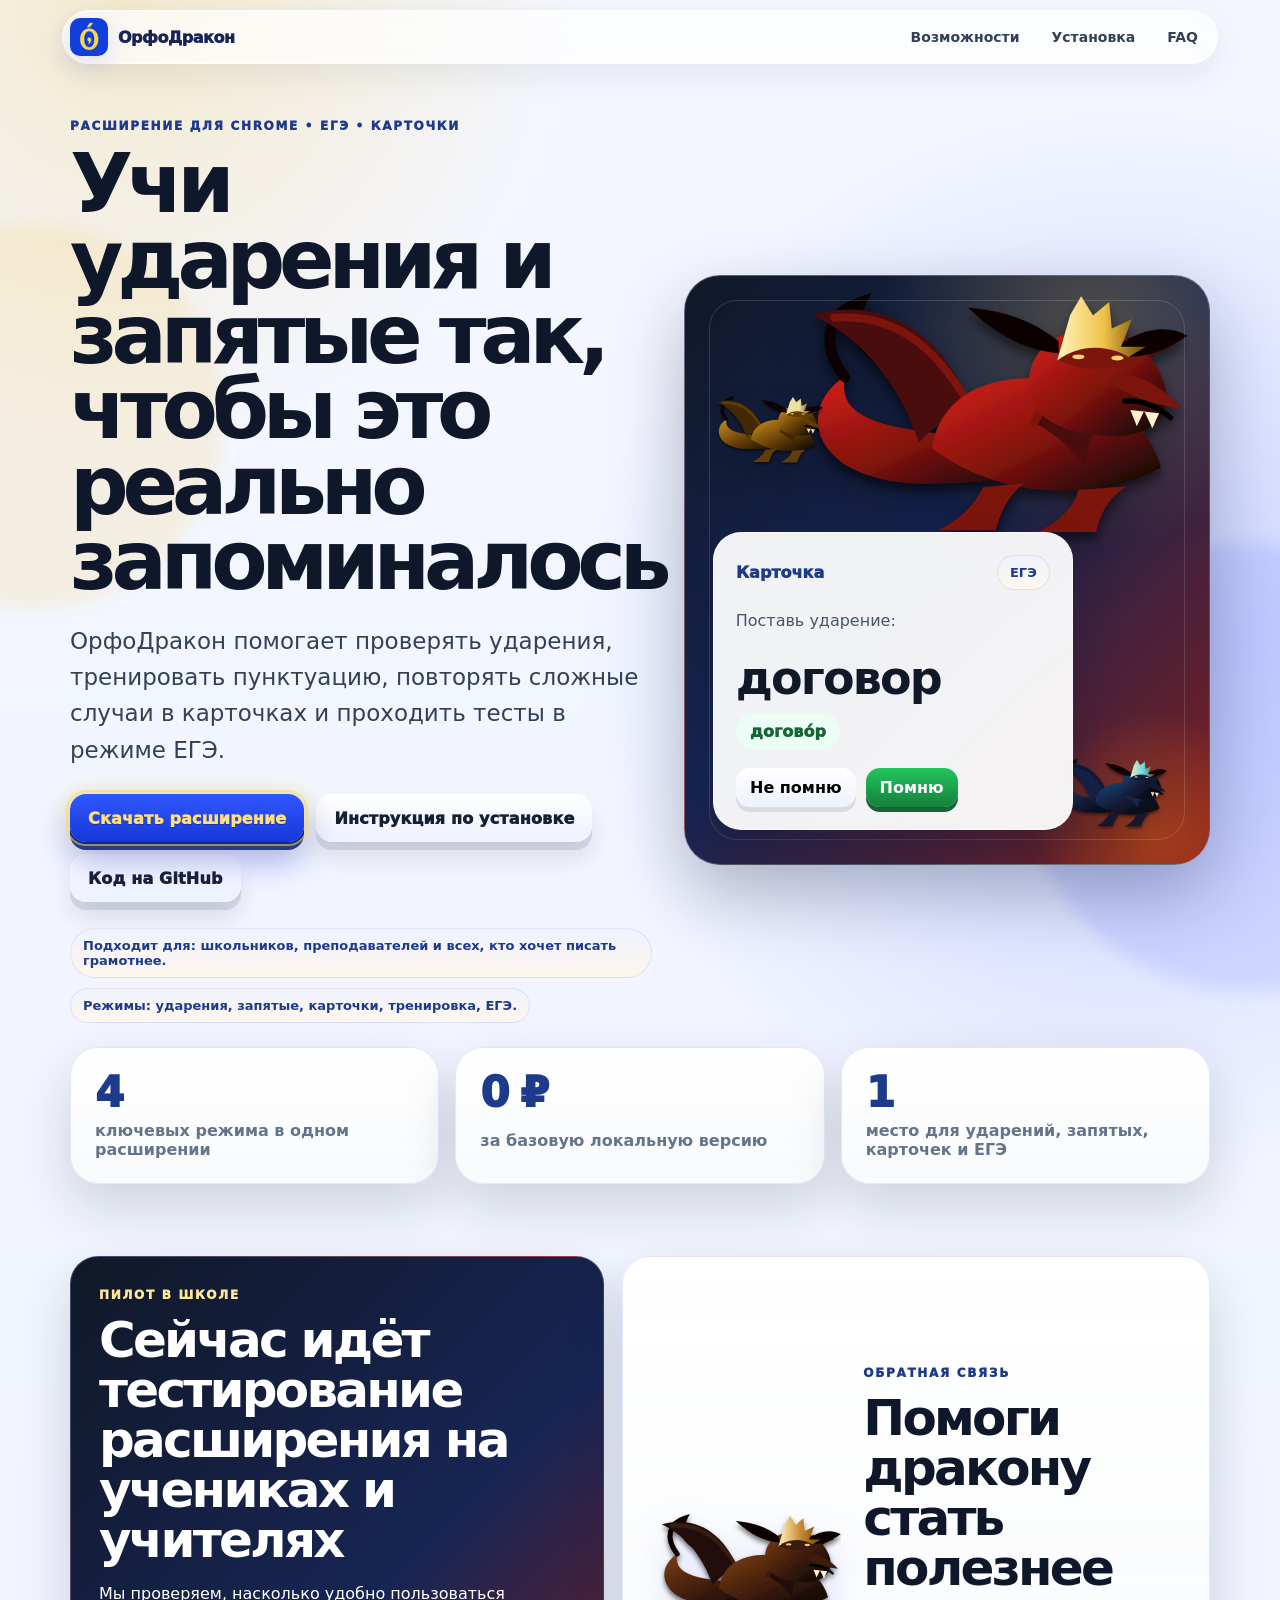
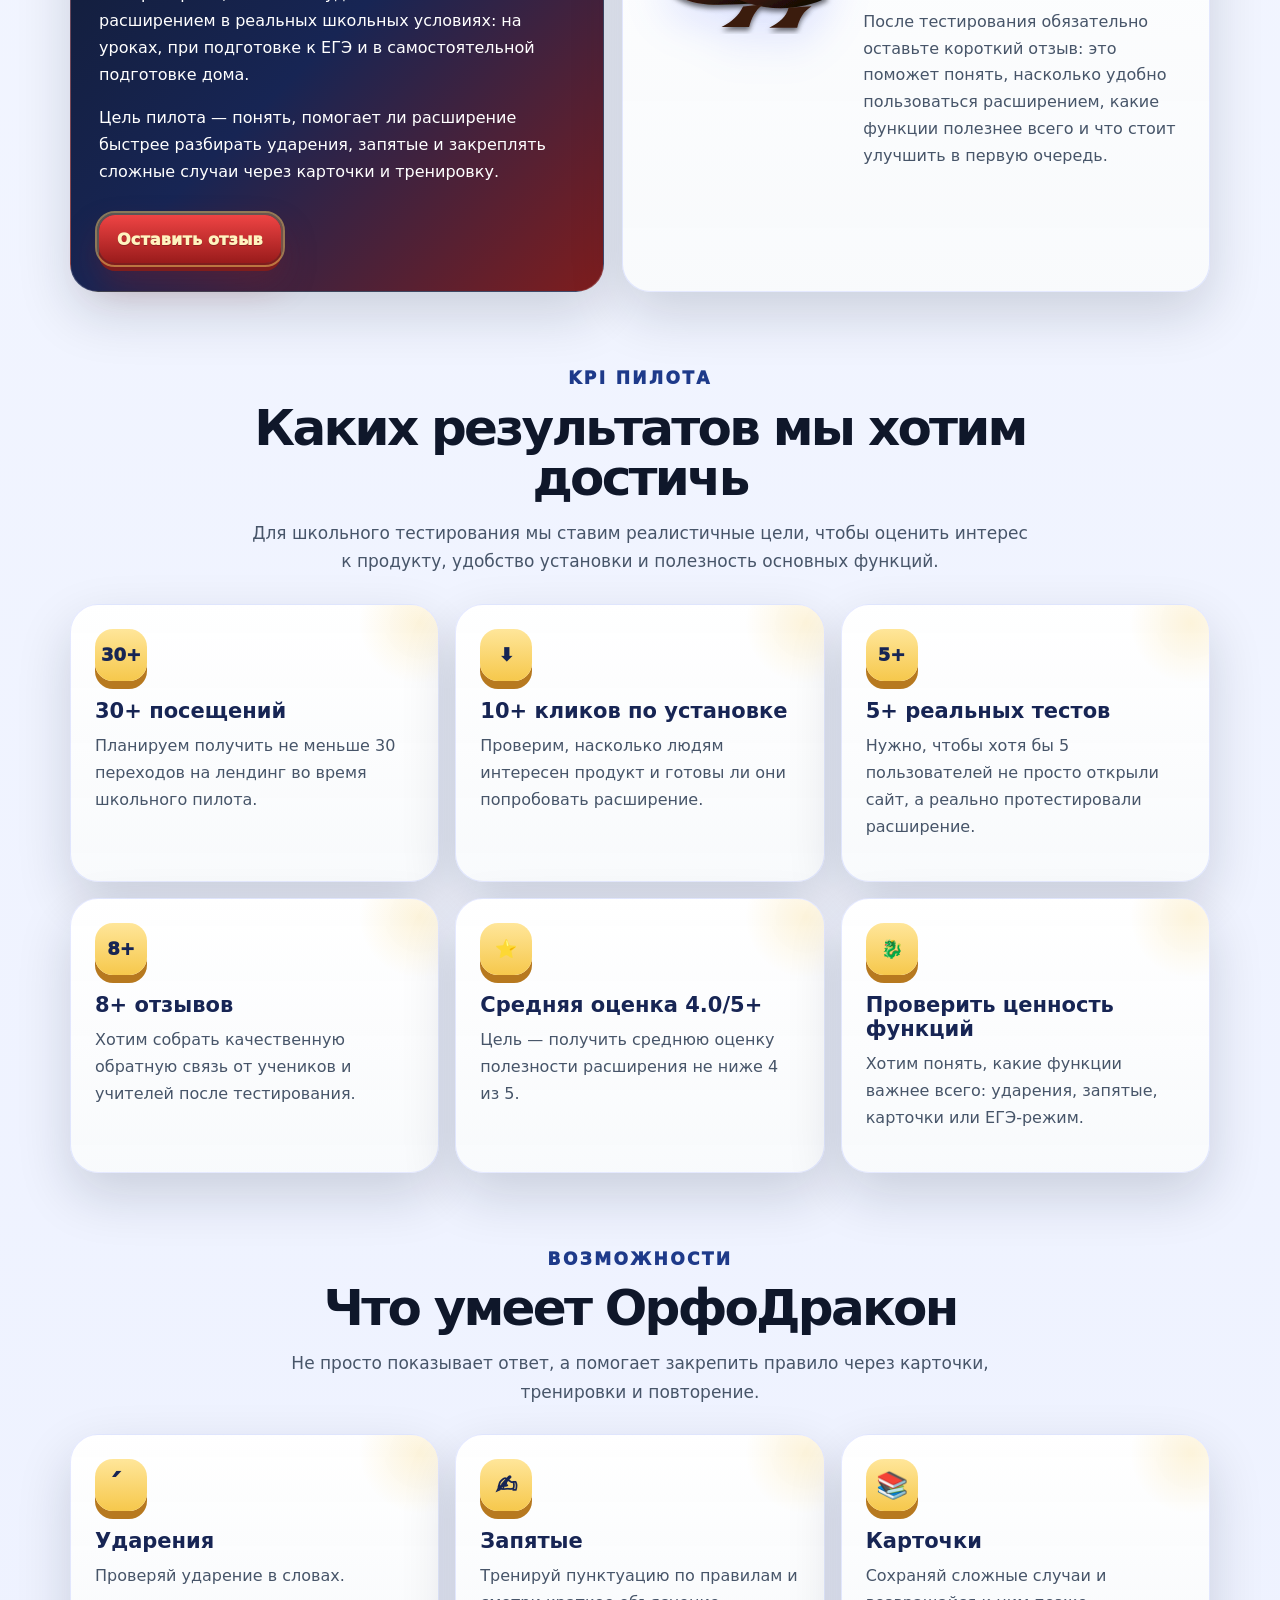
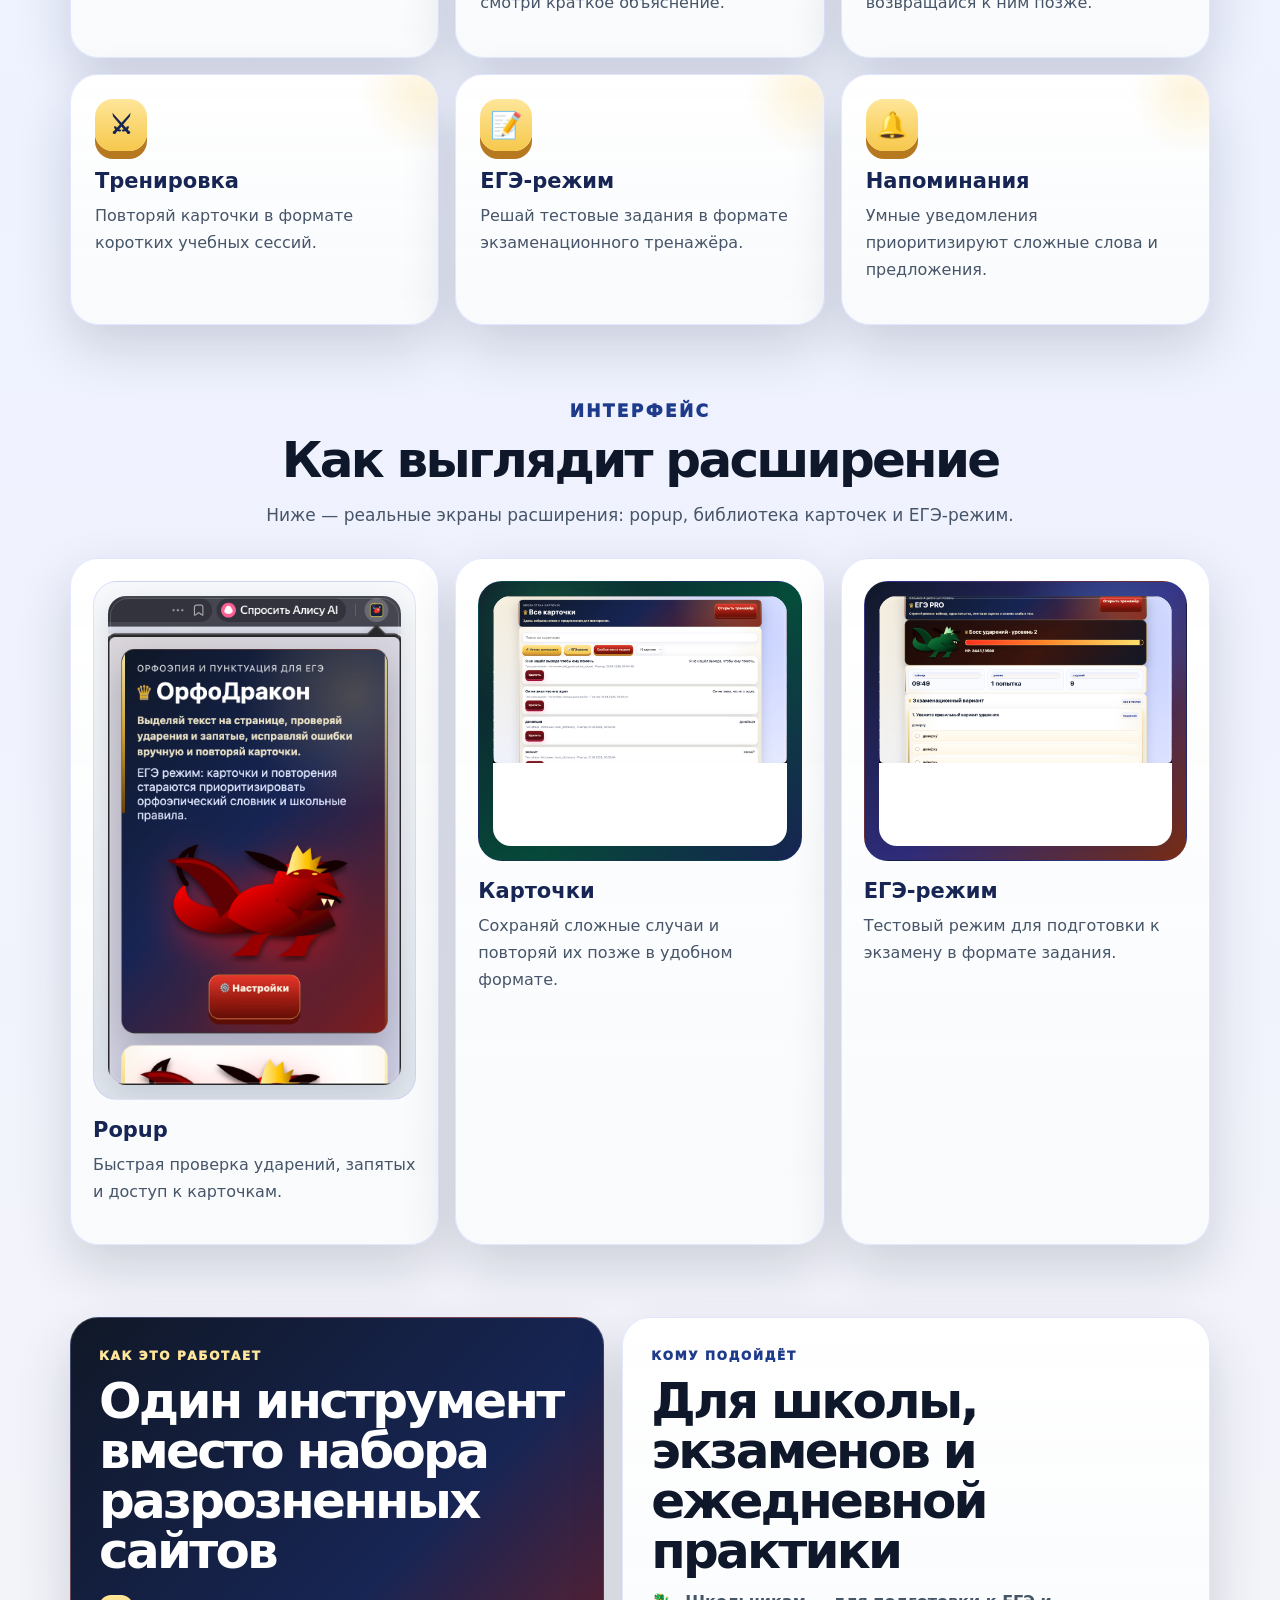
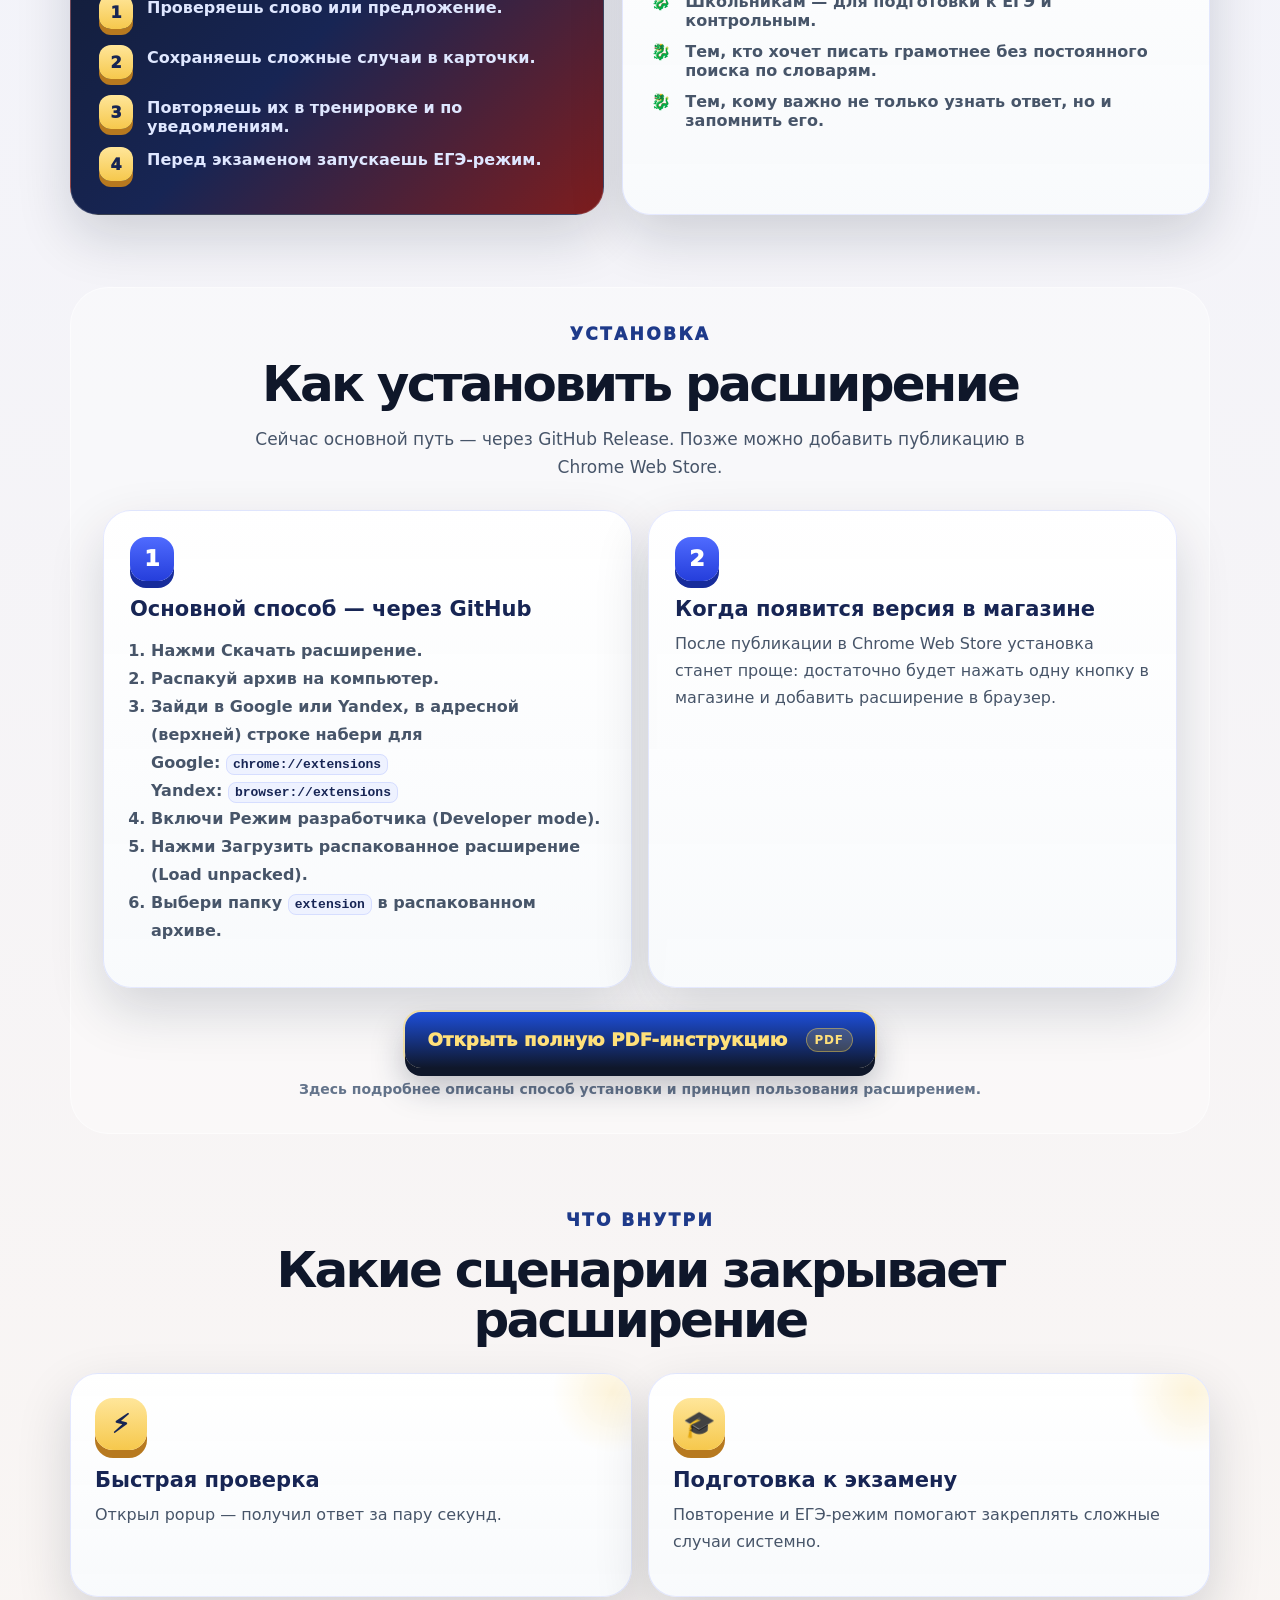
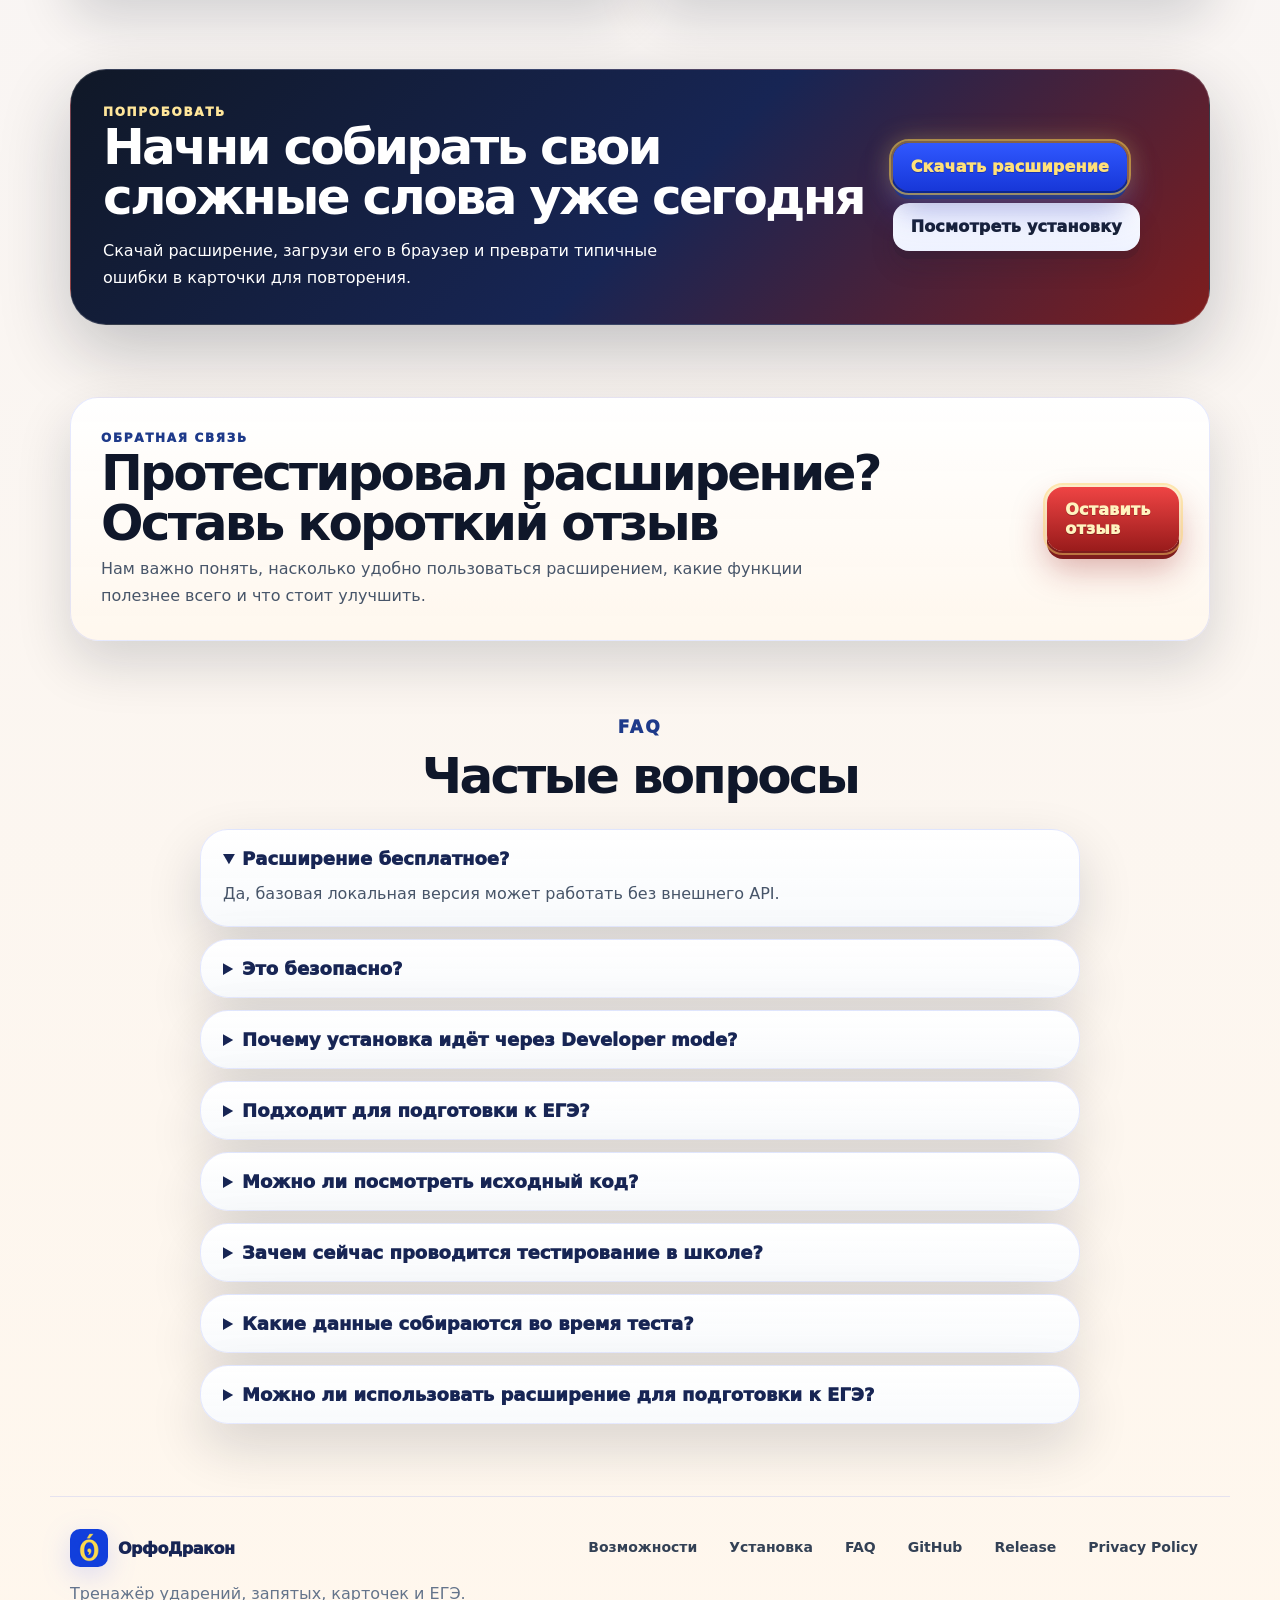
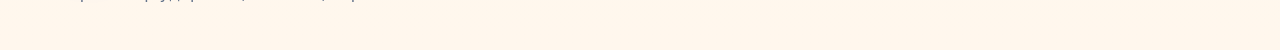
==== commit e740798e: "Update index.html" ====
--- a/index.html
+++ b/index.html
@@ -168,7 +168,7 @@
         <article class="feature-card">
           <span class="feature-icon">́</span>
           <h3>Ударения</h3>
-          <p>Проверяй ударение в одном слове или сразу во всём тексте.</p>
+          <p>Проверяй ударение в словах.</p>
         </article>
         <article class="feature-card">
           <span class="feature-icon">✍️</span>
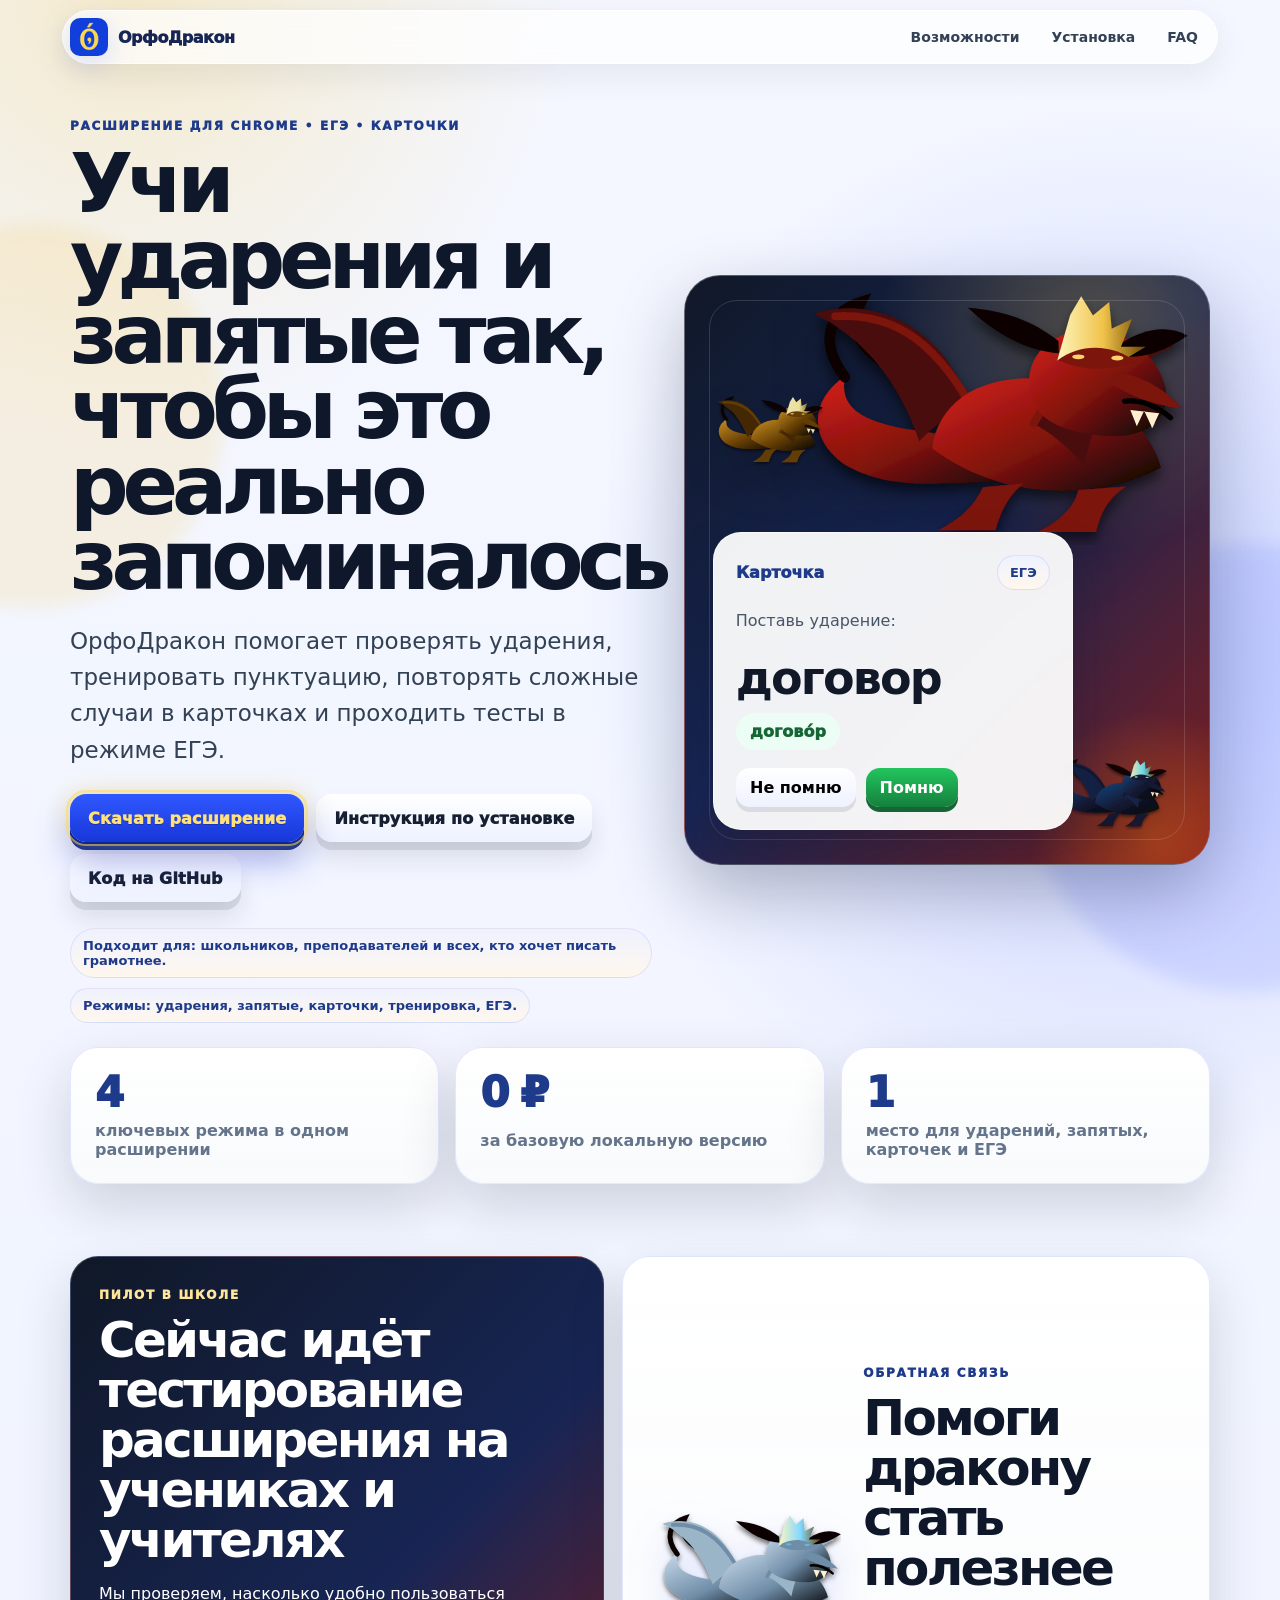
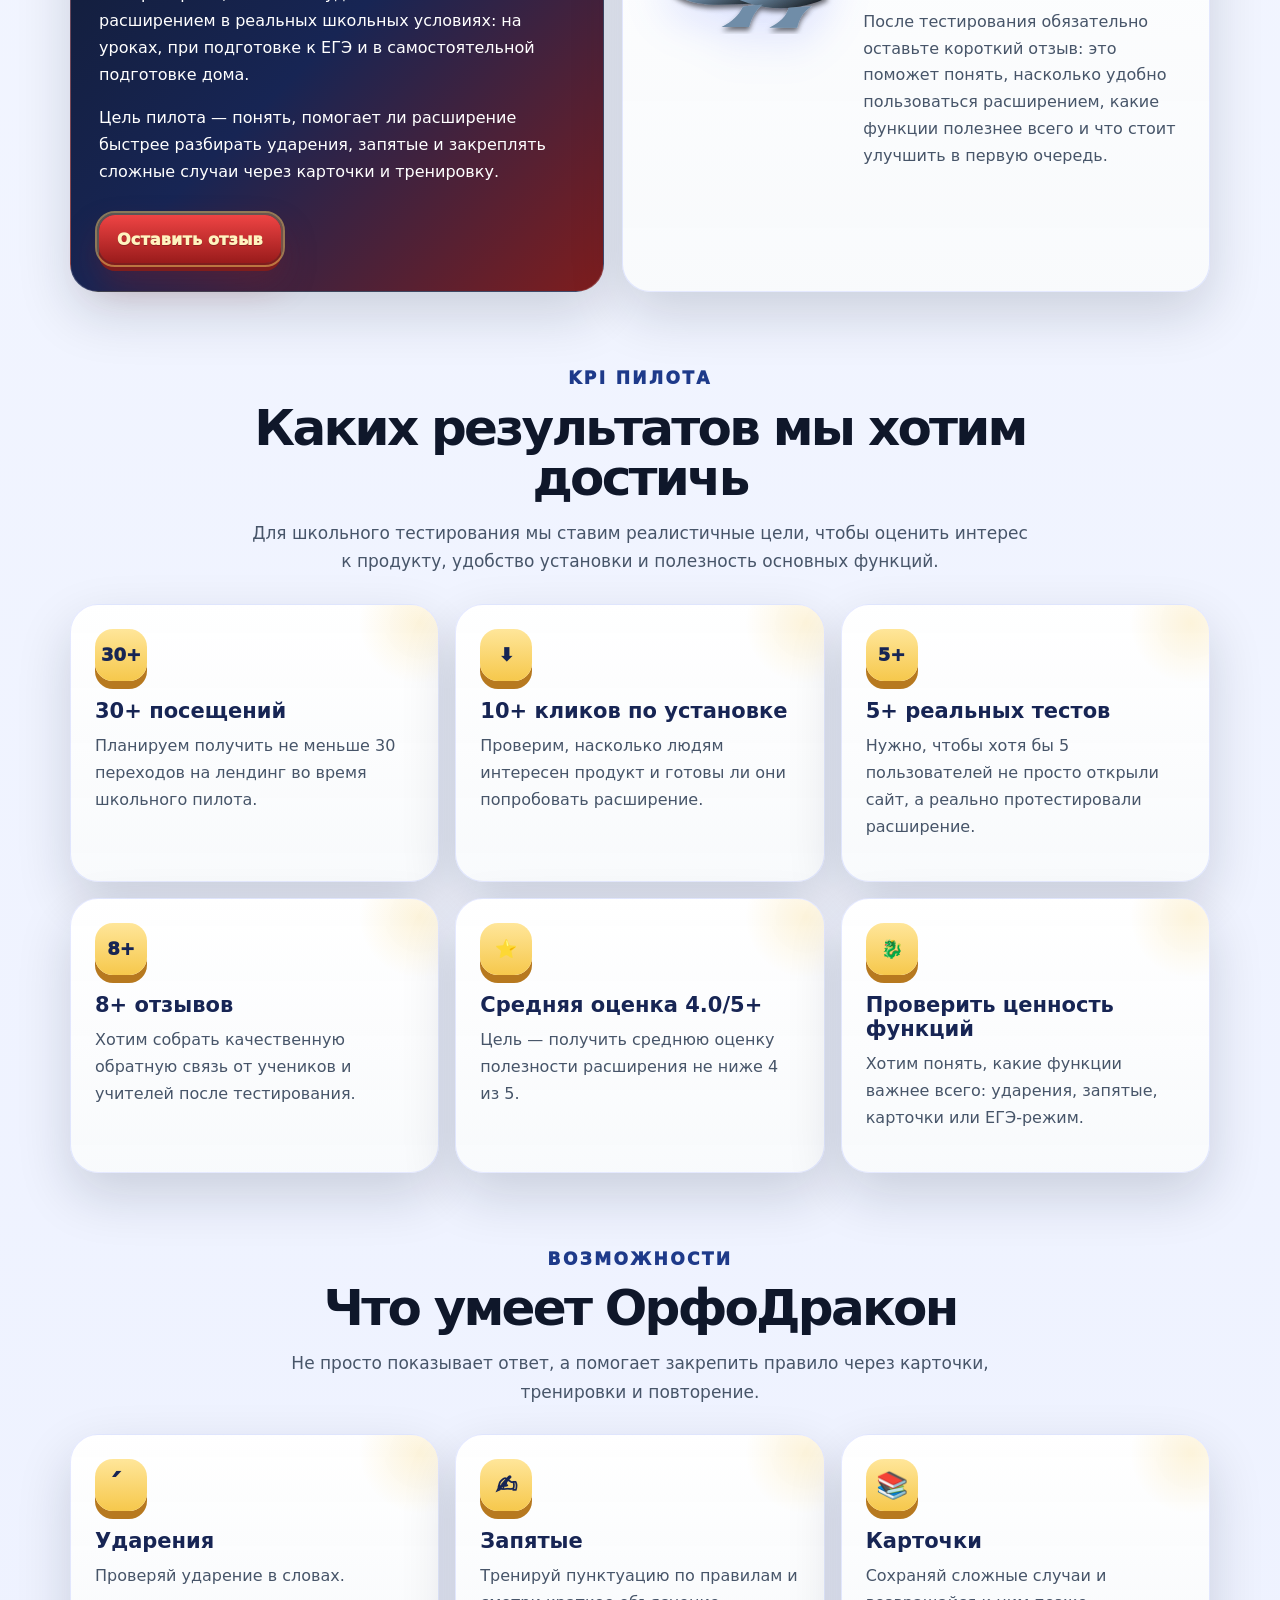
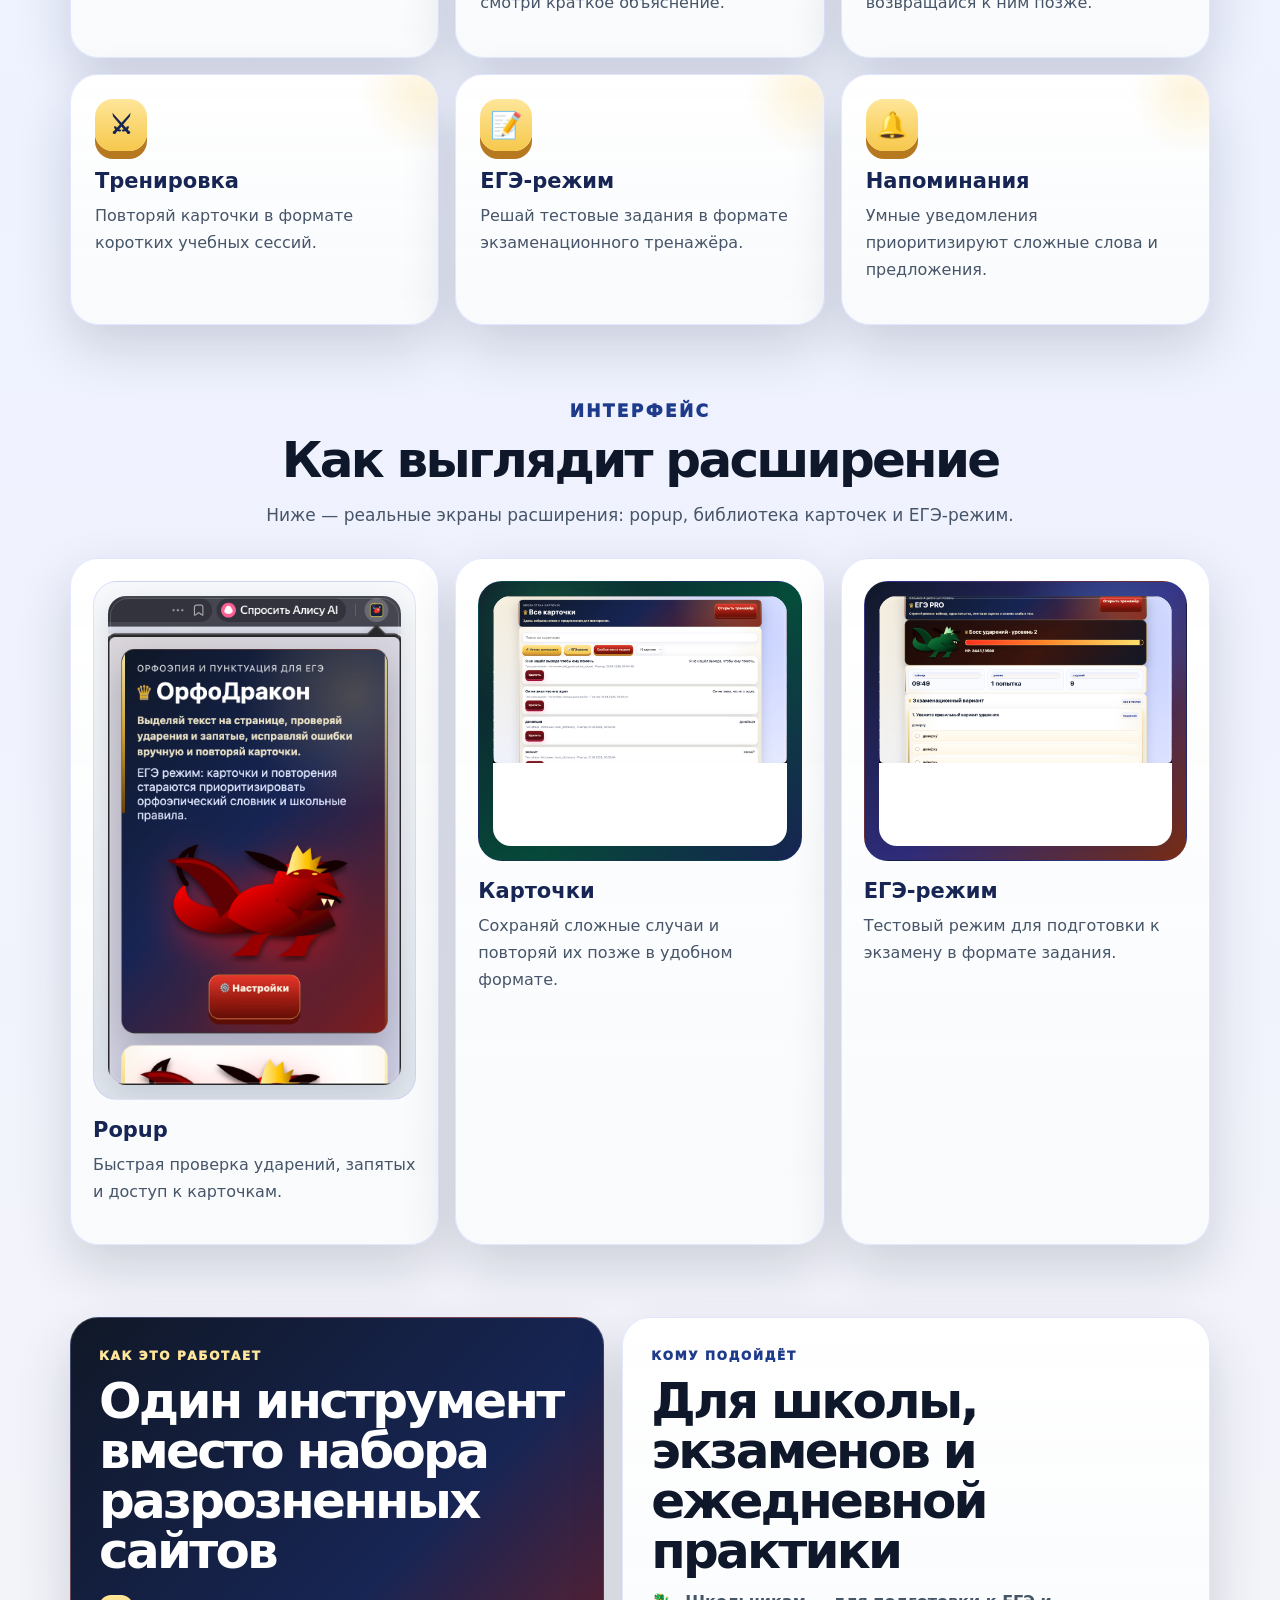
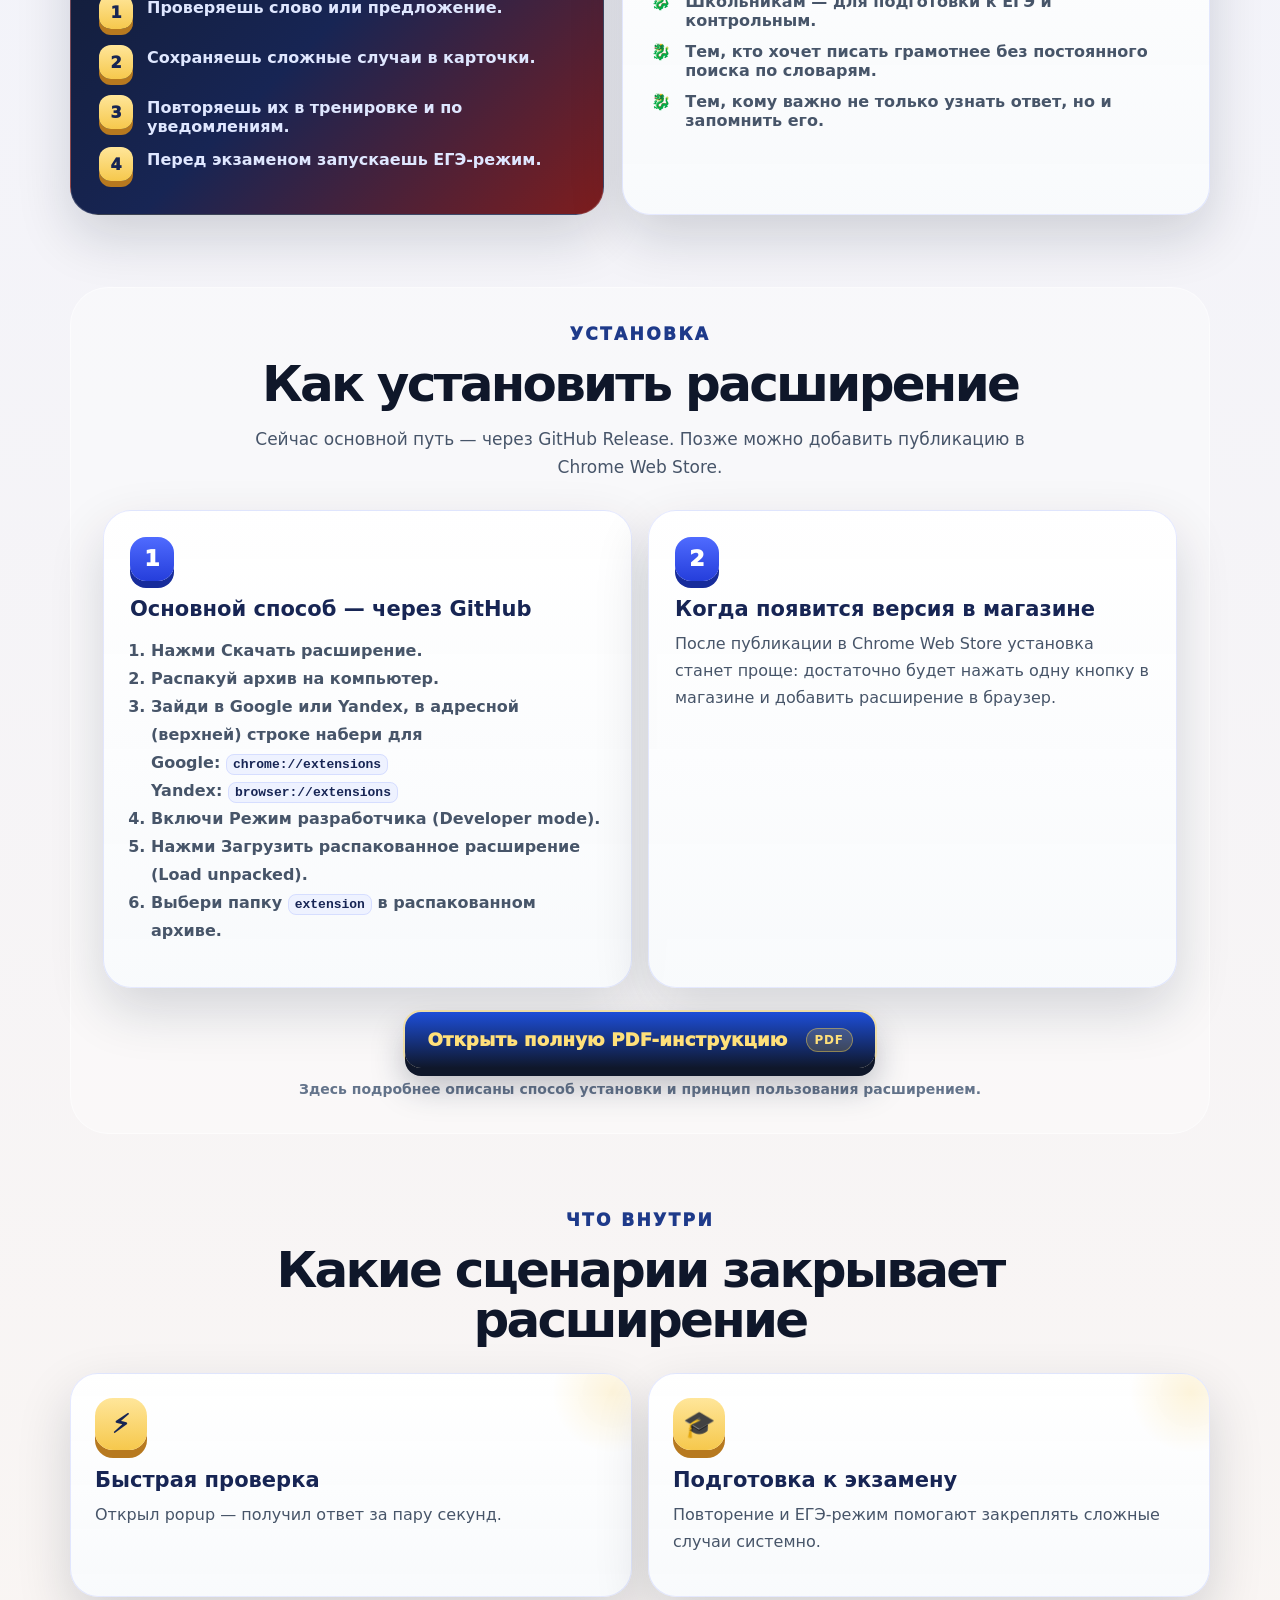
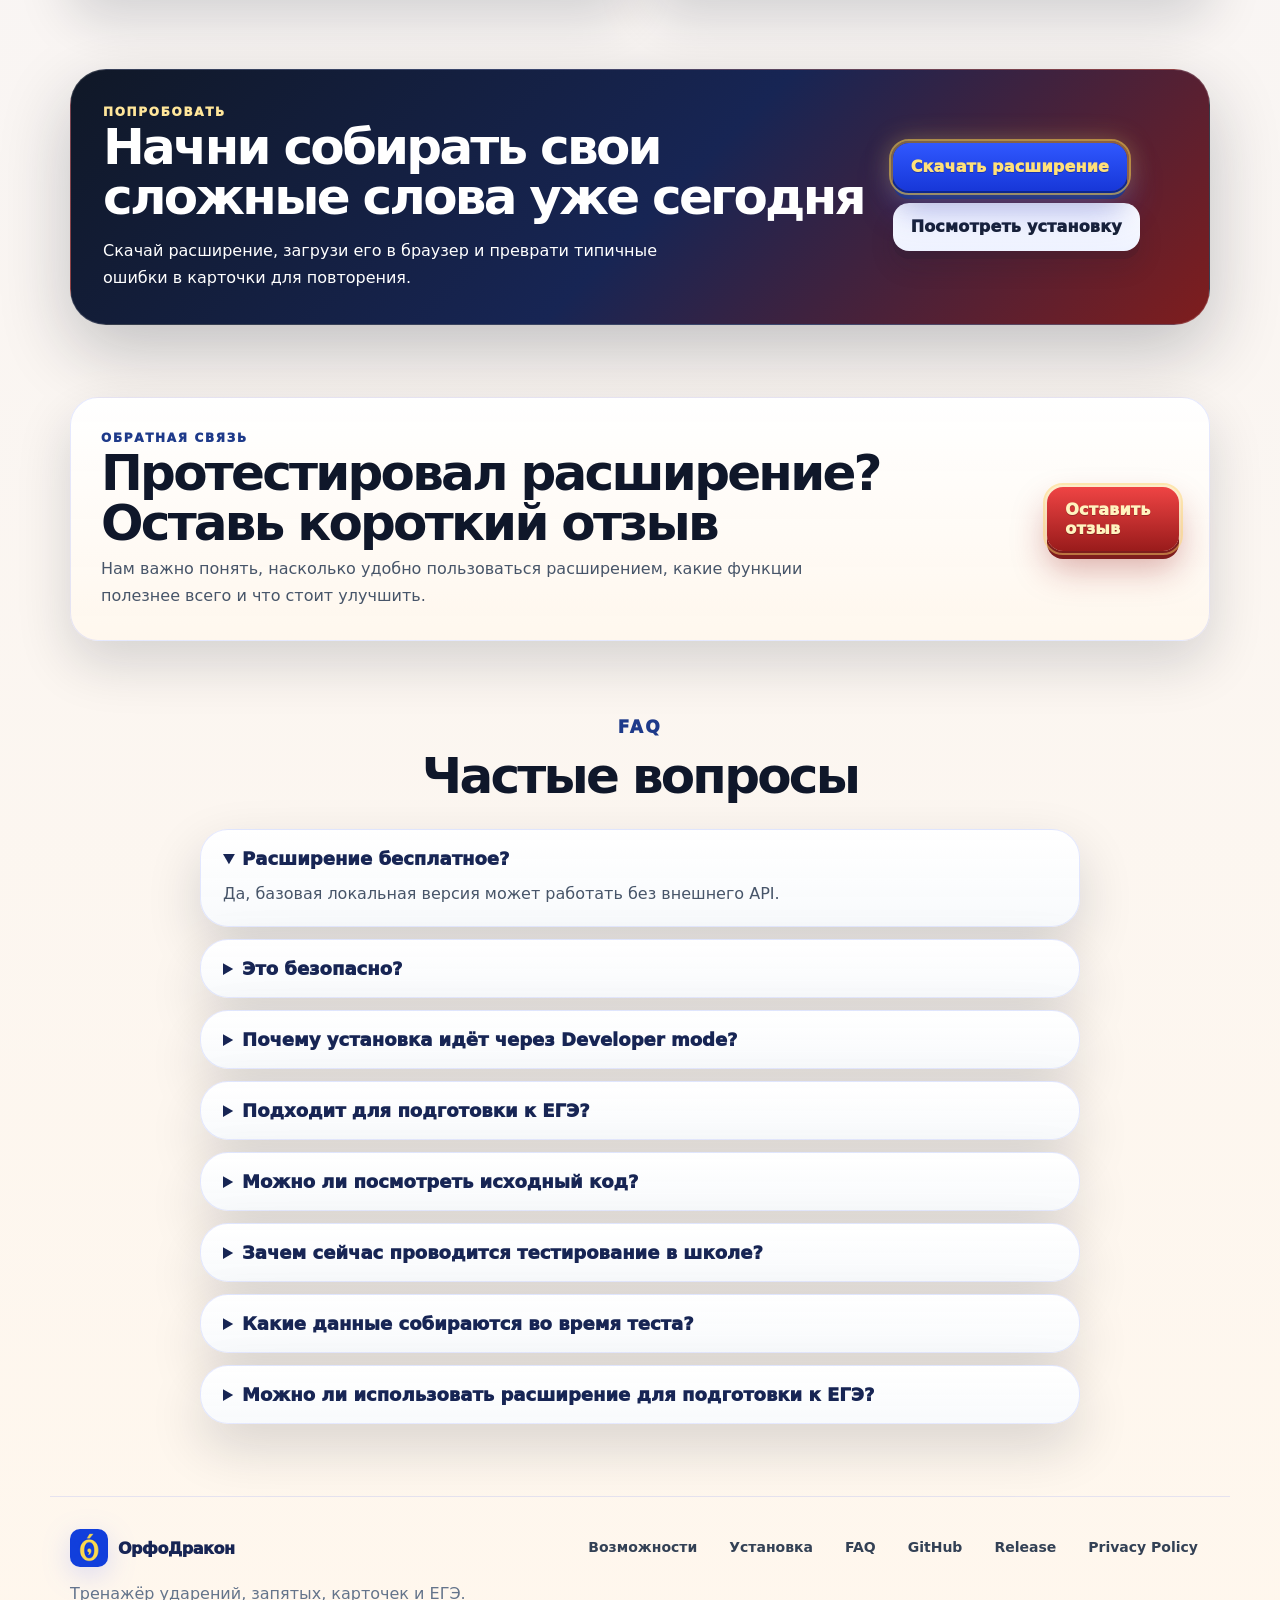
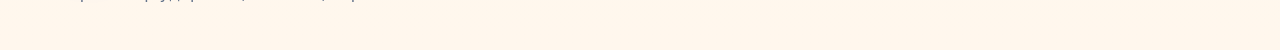
==== commit 658e4488: "Update index.html" ====
--- a/index.html
+++ b/index.html
@@ -109,7 +109,7 @@
         <a class="btn btn-primary btn-feedback-highlight" href="https://forms.gle/rbCUKHwBAbGJnM8K7">Оставить отзыв</a>
       </div>
       <div class="panel panel-light mascot-panel">
-        <img src="assets/dragon-academy.svg" alt="Маскот ОрфоДракона" />
+        <img src="assets/dragon-ice.svg" alt="Маскот ОрфоДракона" />
         <div>
           <p class="eyebrow">Обратная связь</p>
           <h2>Помоги дракону стать полезнее</h2>
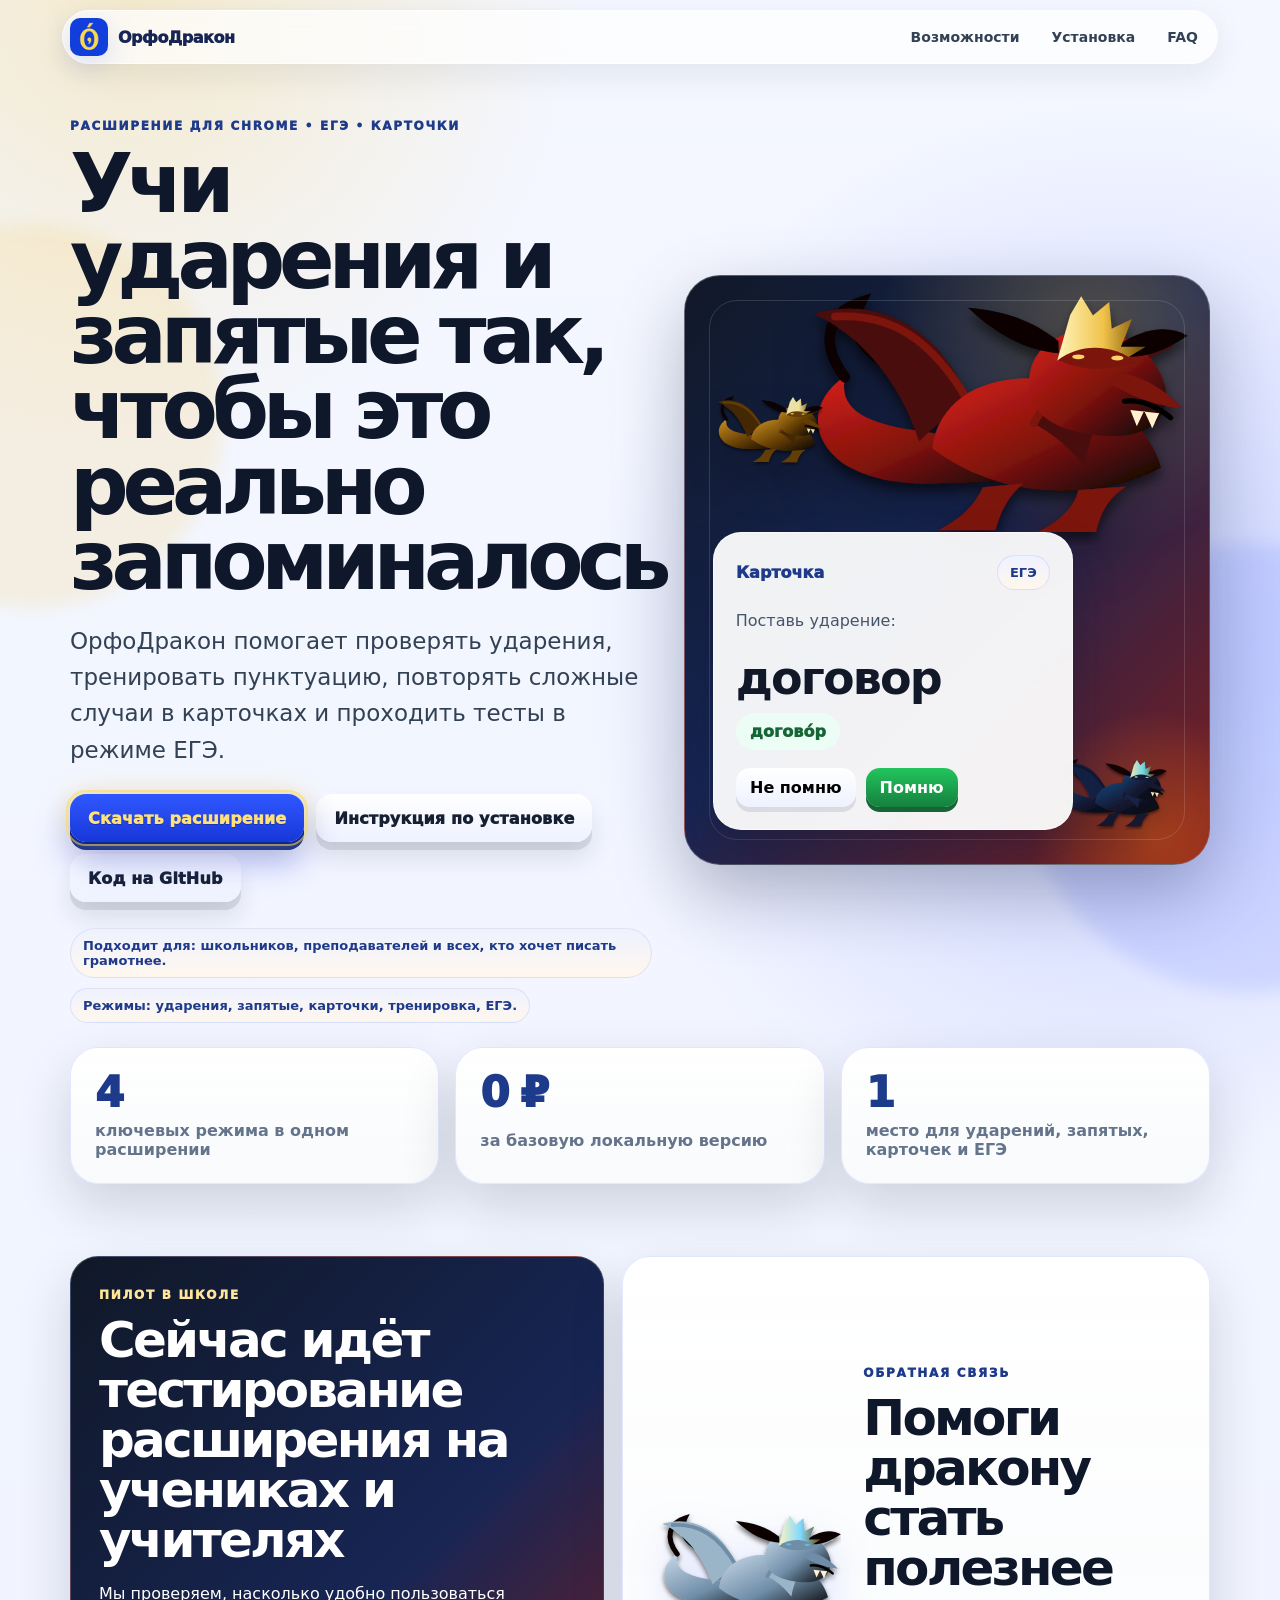
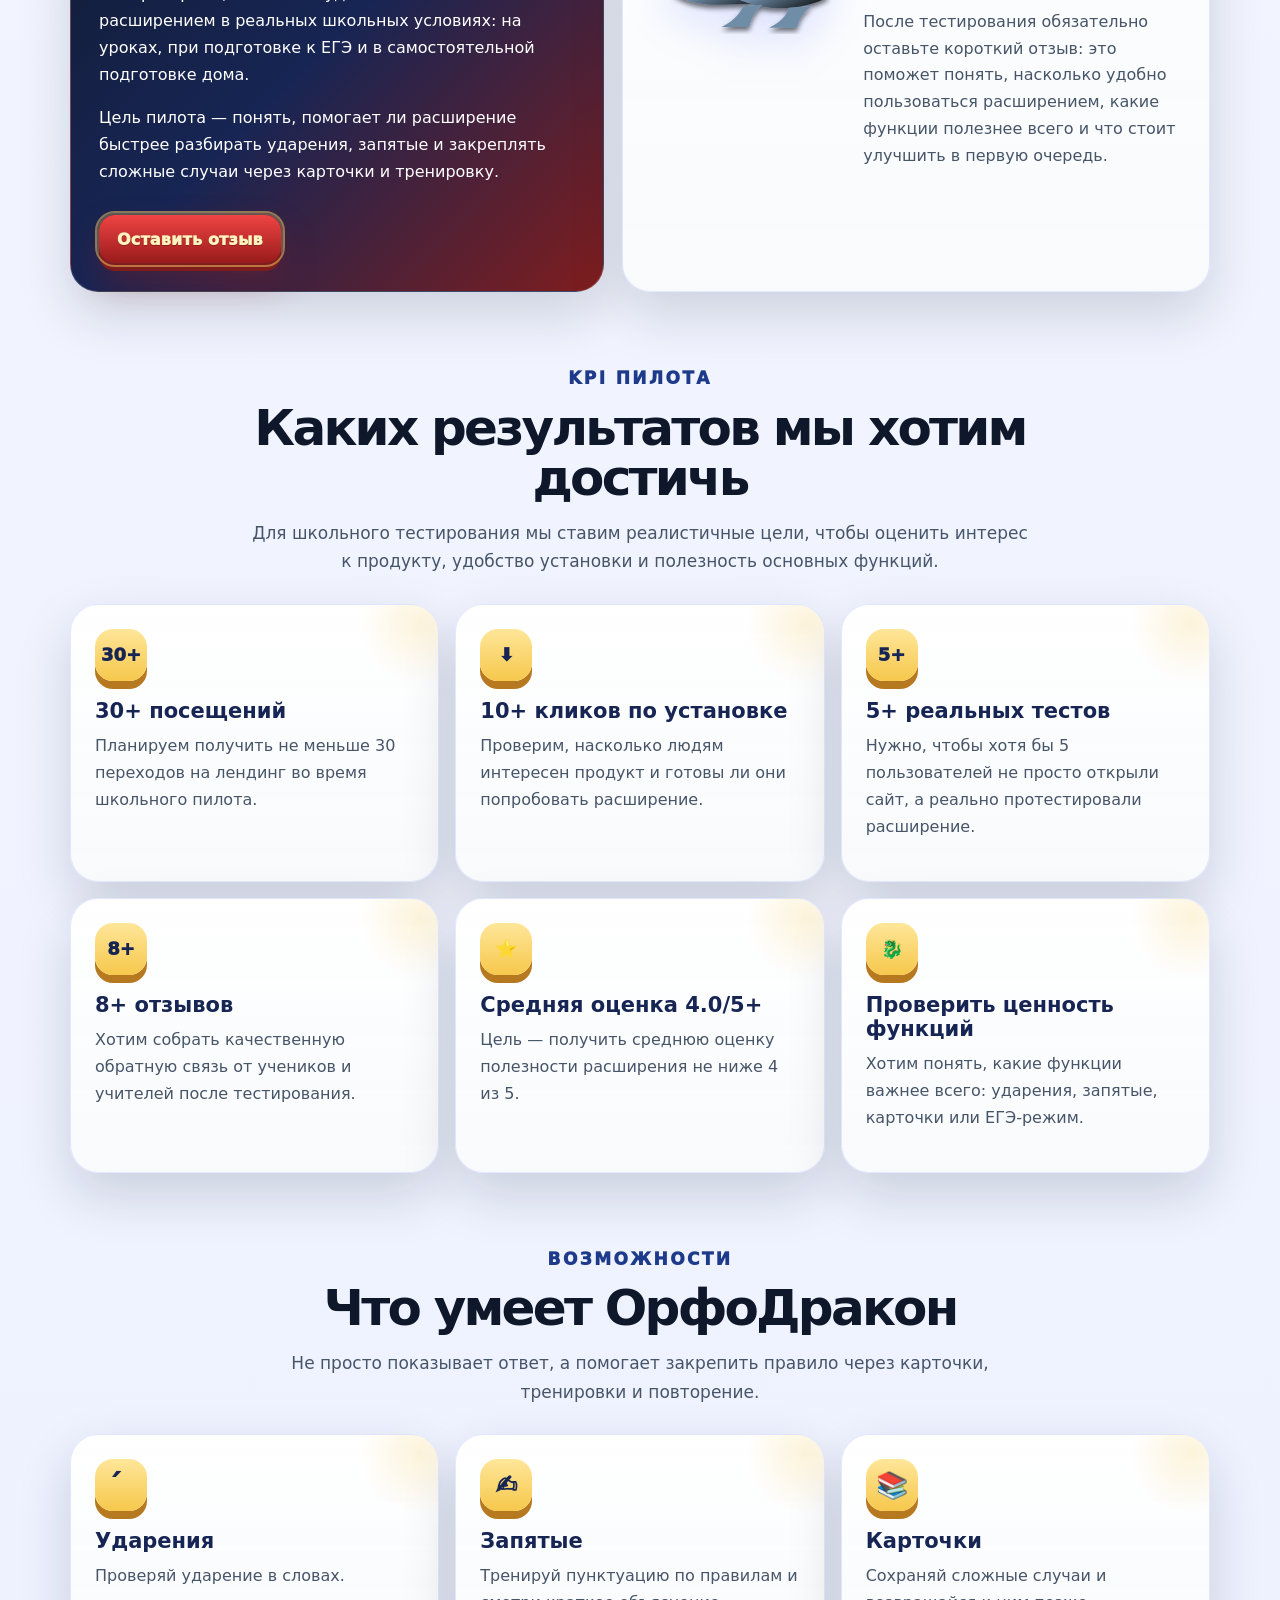
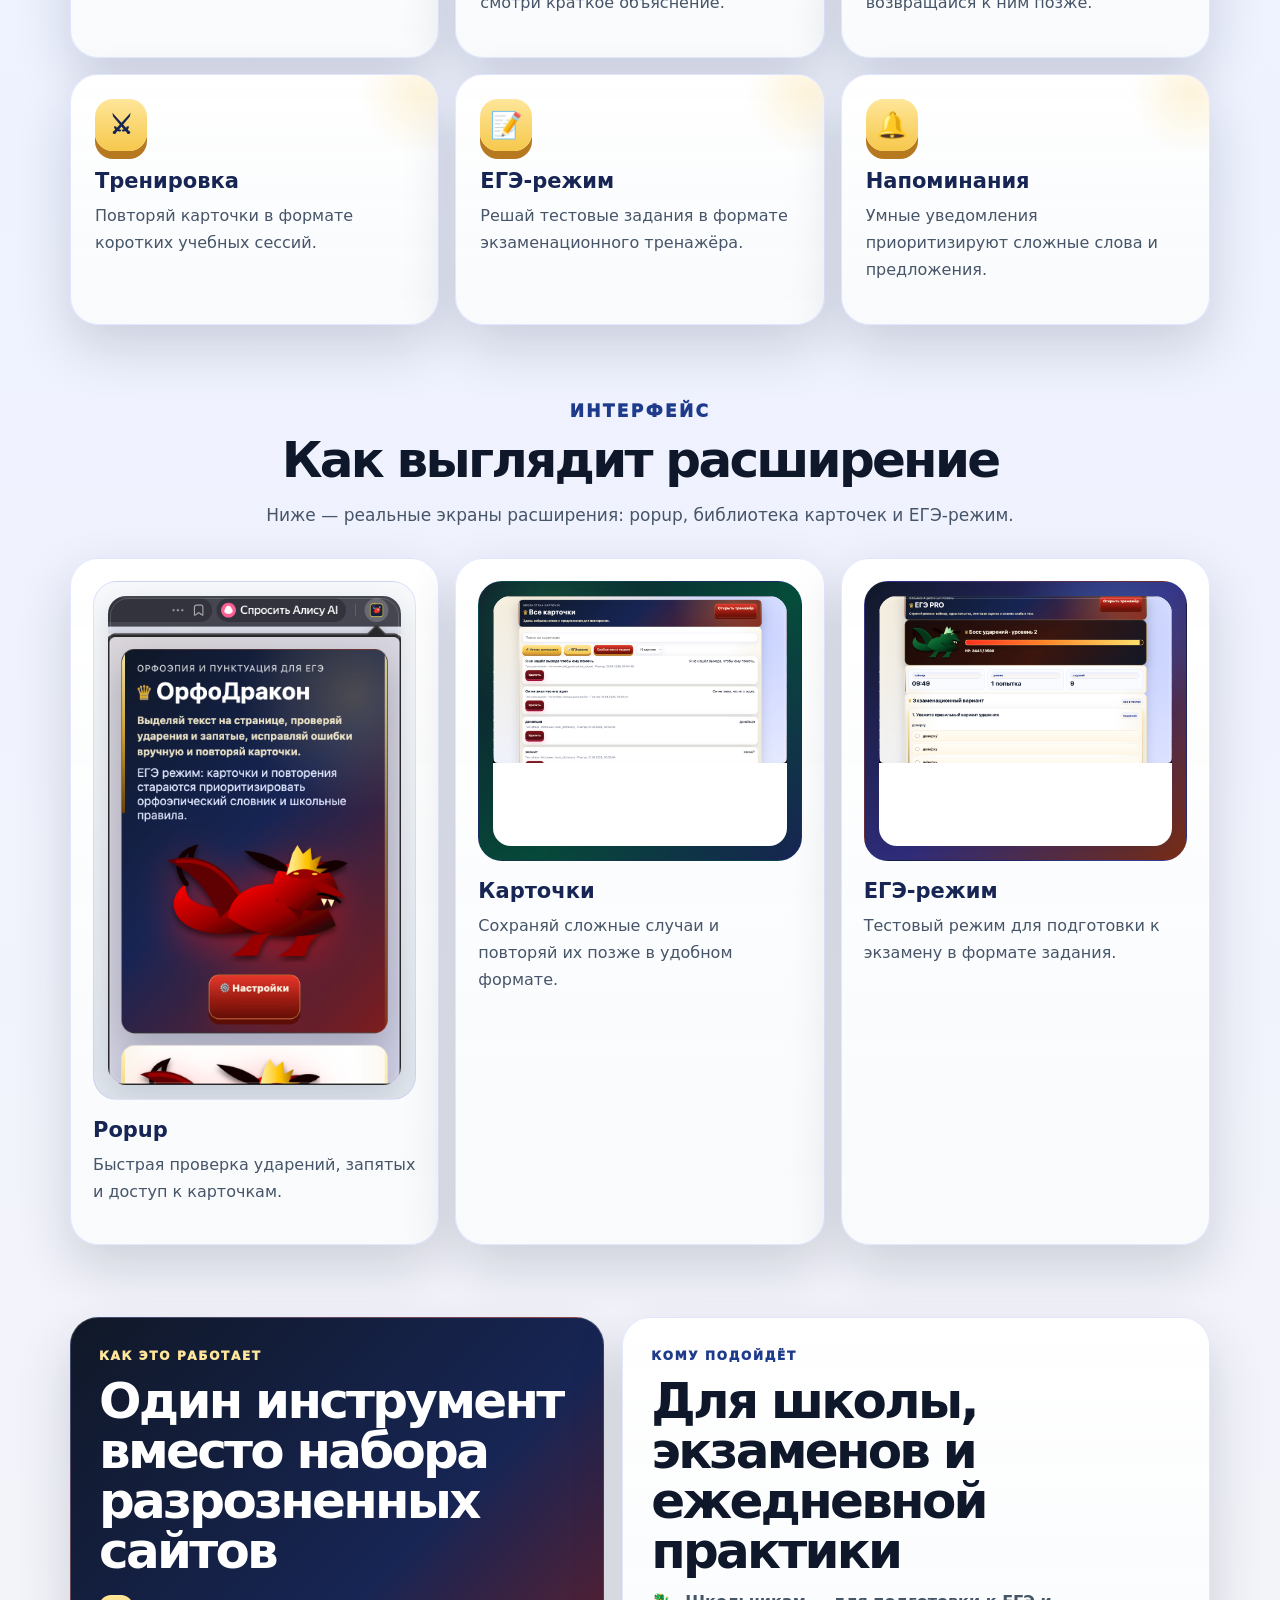
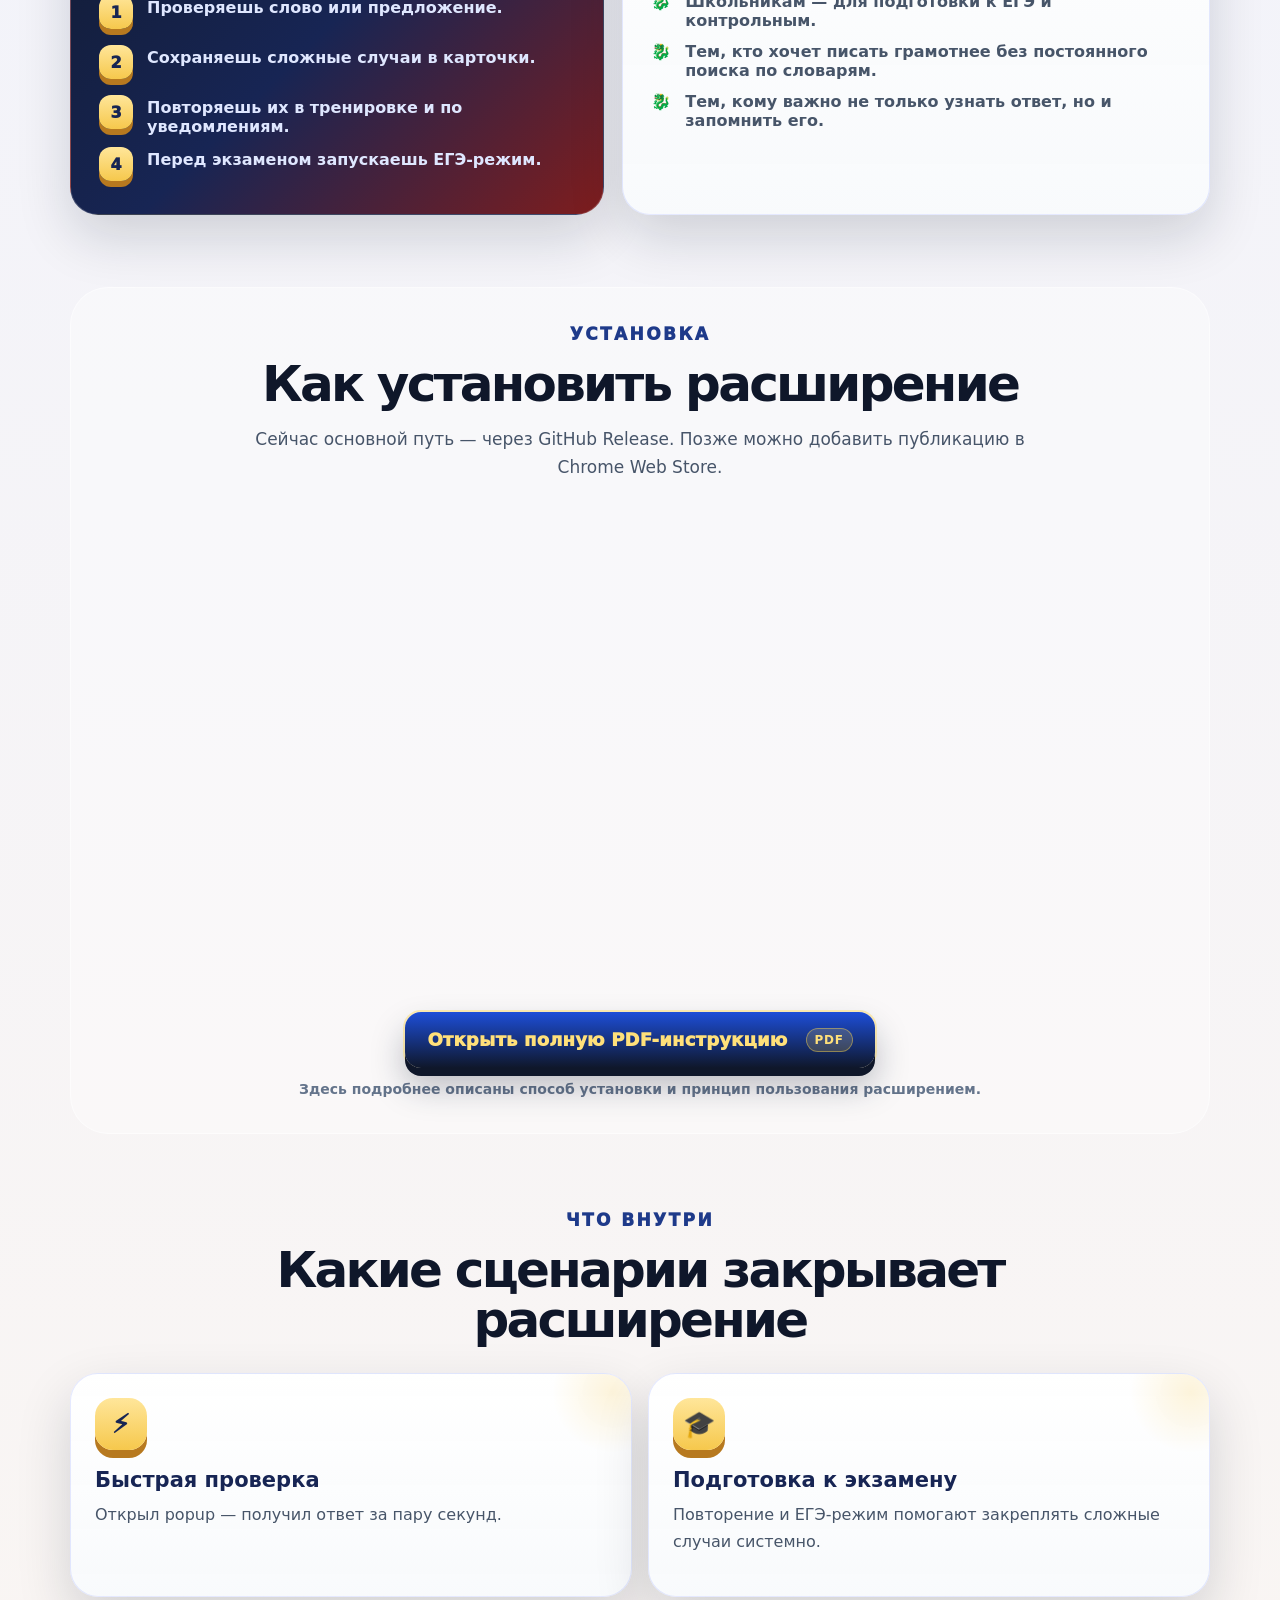
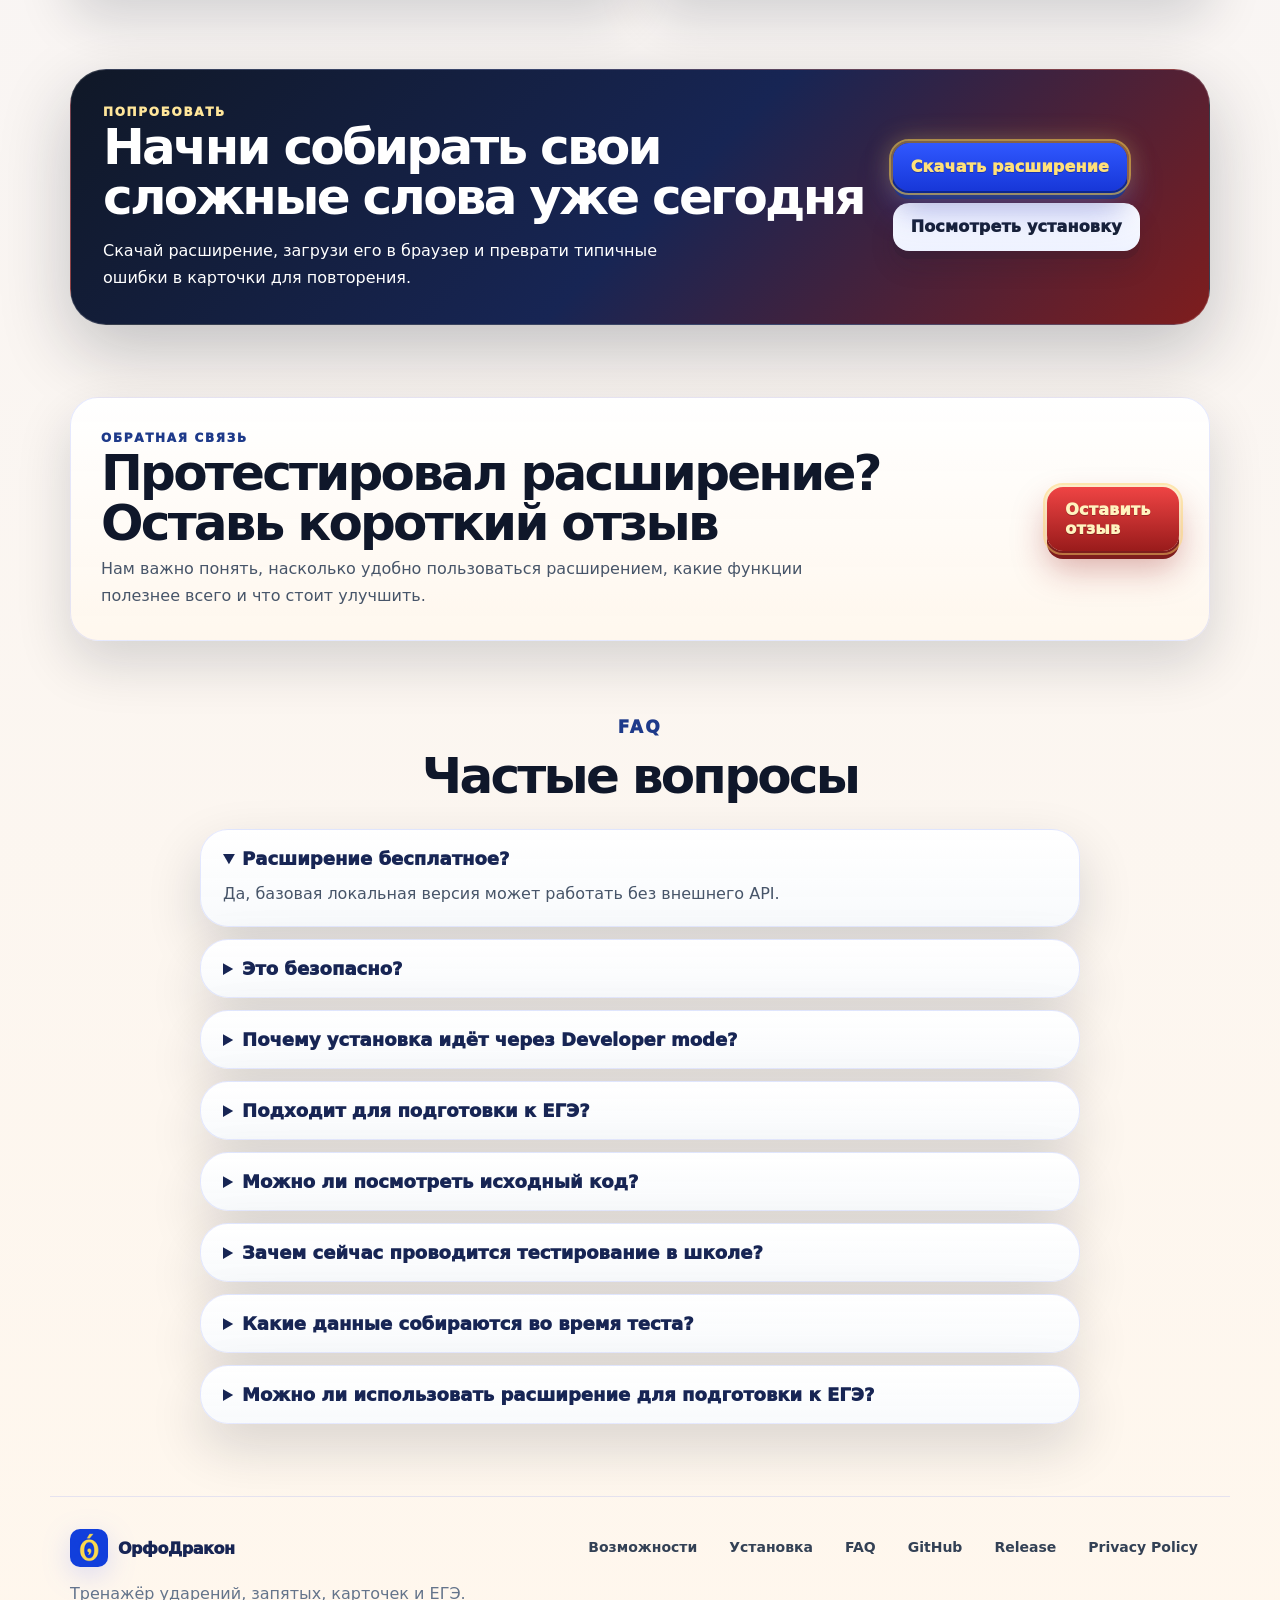
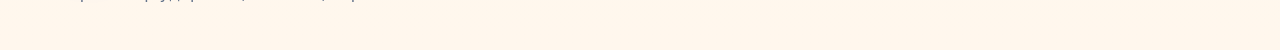
==== commit f1c5d529: "Update index.html" ====
--- a/index.html
+++ b/index.html
@@ -384,5 +384,20 @@
     </nav>
   </footer>
   <script src="script.js"></script>
+
+<!-- Yandex.Metrika counter -->
+<script type="text/javascript">
+    (function(m,e,t,r,i,k,a){
+        m[i]=m[i]||function(){(m[i].a=m[i].a||[]).push(arguments)};
+        m[i].l=1*new Date();
+        for (var j = 0; j < document.scripts.length; j++) {if (document.scripts[j].src === r) { return; }}
+        k=e.createElement(t),a=e.getElementsByTagName(t)[0],k.async=1,k.src=r,a.parentNode.insertBefore(k,a)
+    })(window, document,'script','https://mc.yandex.ru/metrika/tag.js?id=108492491', 'ym');
+
+    ym(108492491, 'init', {ssr:true, webvisor:true, clickmap:true, ecommerce:"dataLayer", referrer: document.referrer, url: location.href, accurateTrackBounce:true, trackLinks:true});
+</script>
+<noscript><div><img src="https://mc.yandex.ru/watch/108492491" style="position:absolute; left:-9999px;" alt="" /></div></noscript>
+<!-- /Yandex.Metrika counter -->
+
 </body>
 </html>
